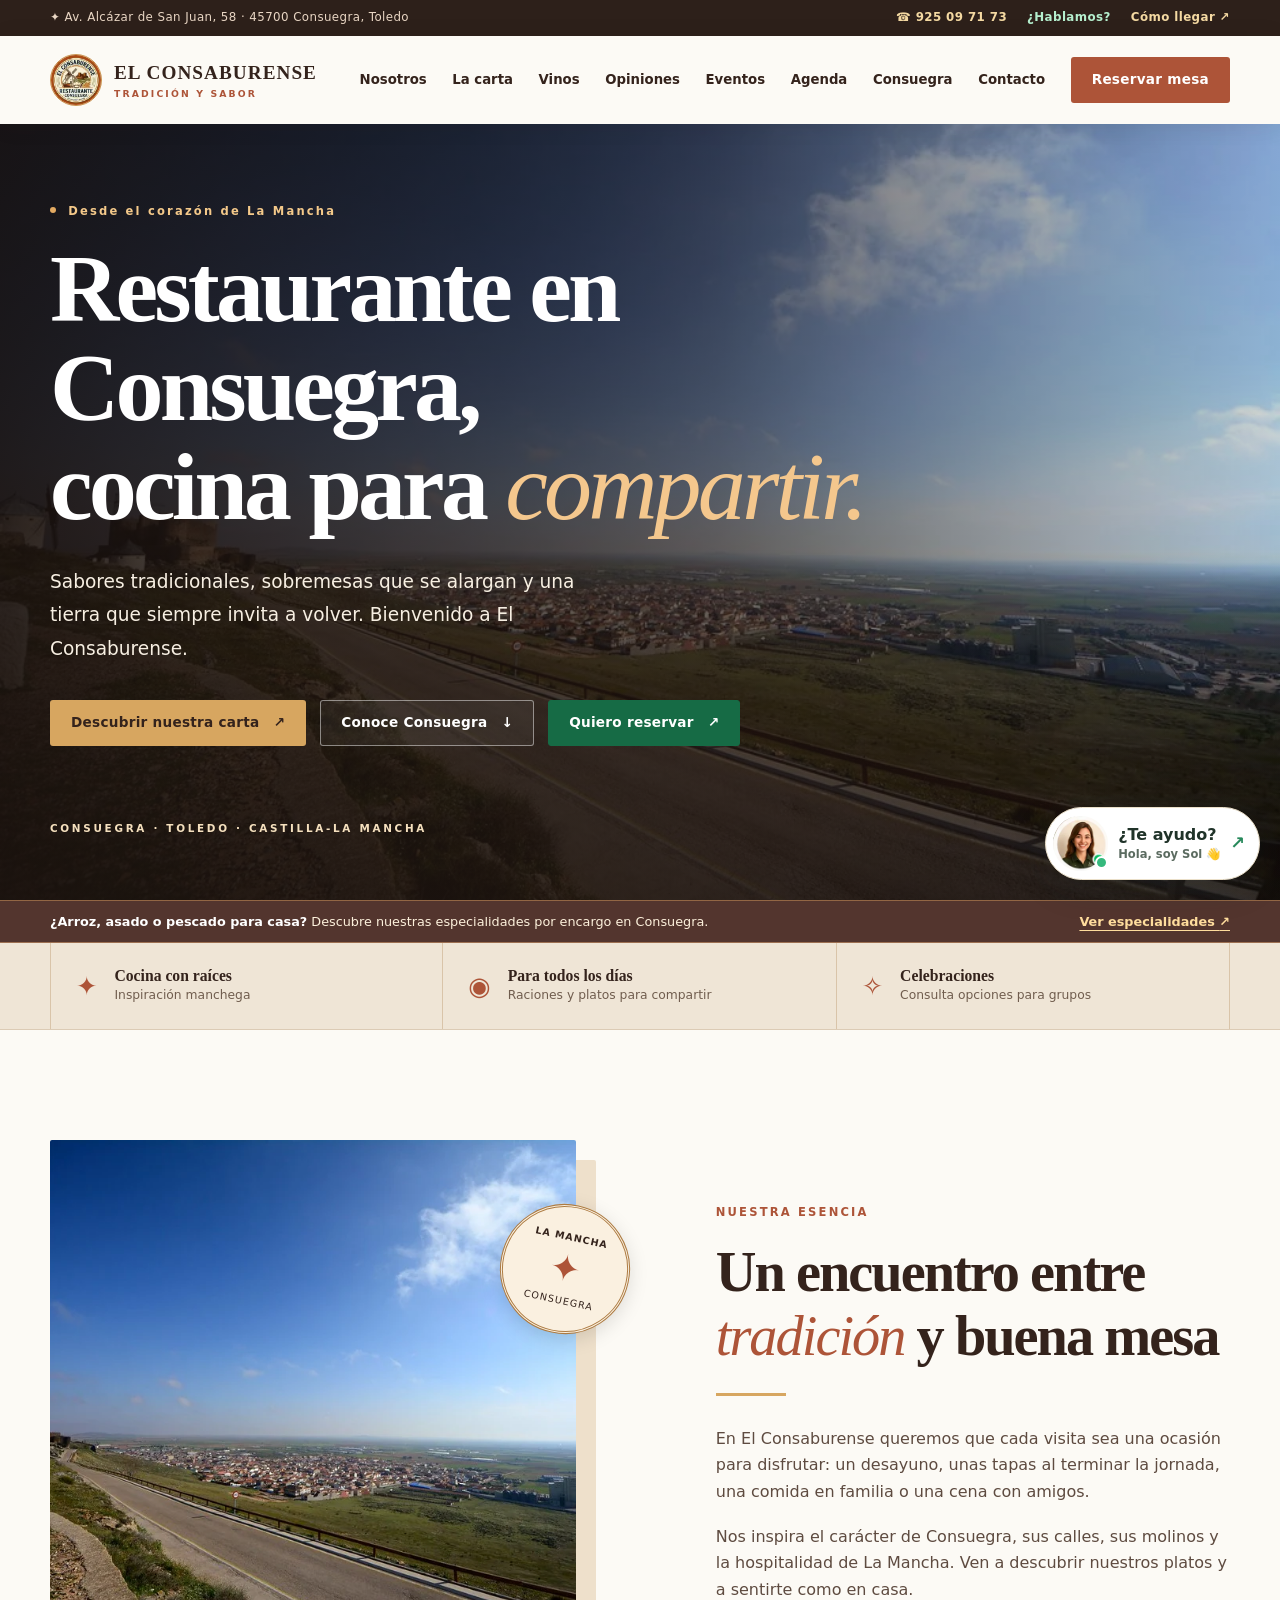
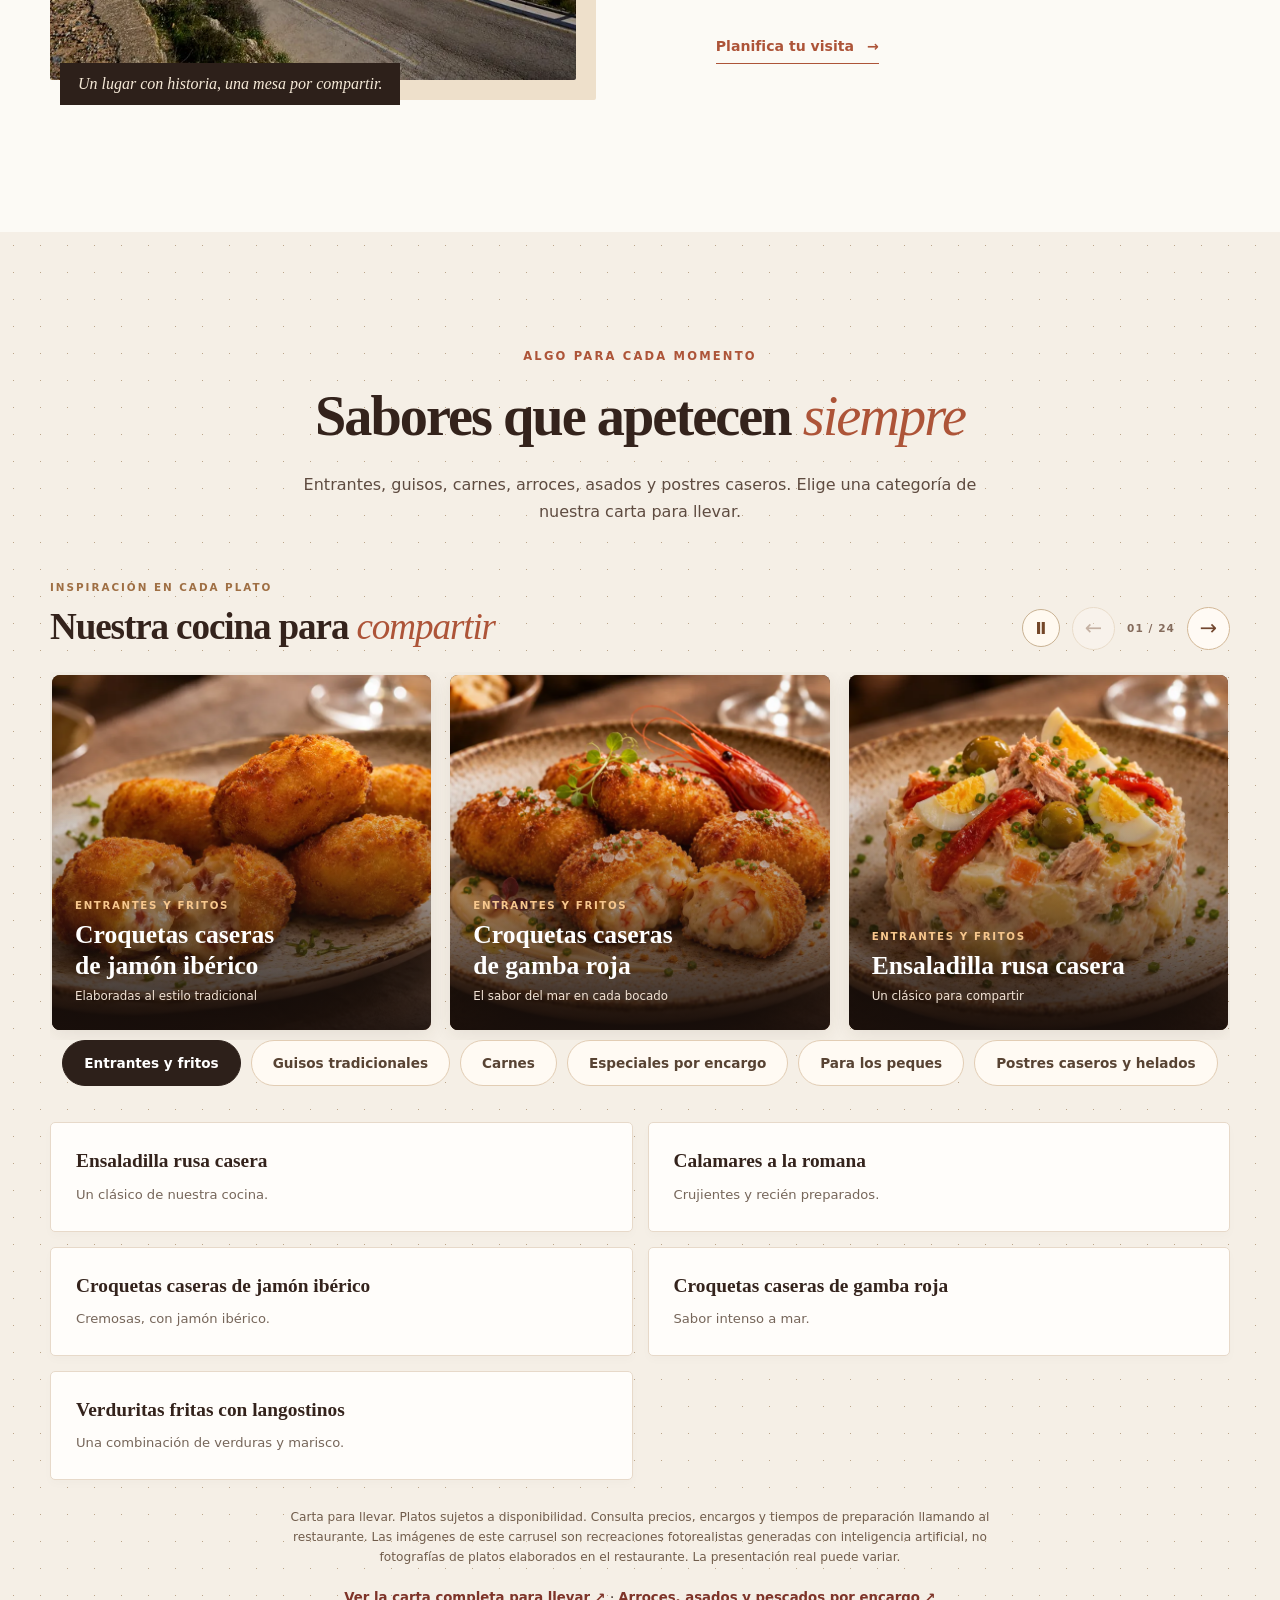
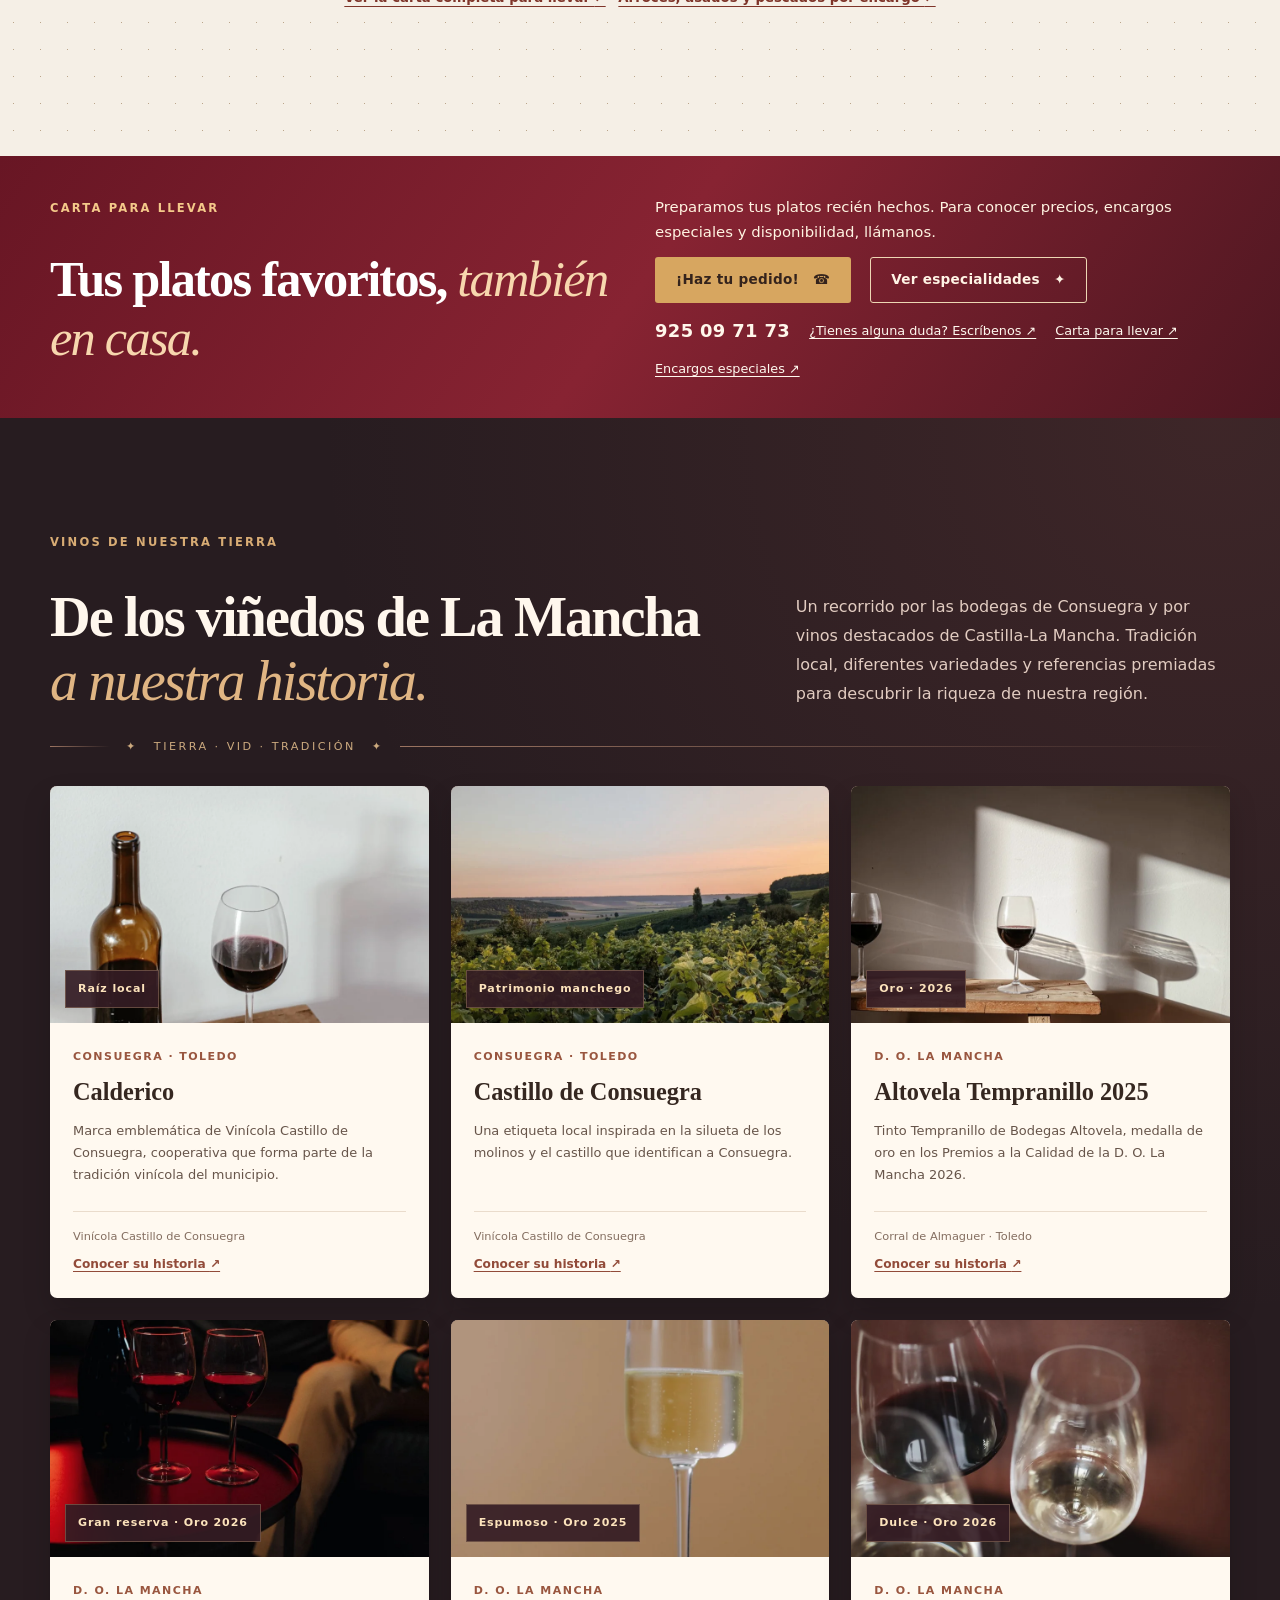
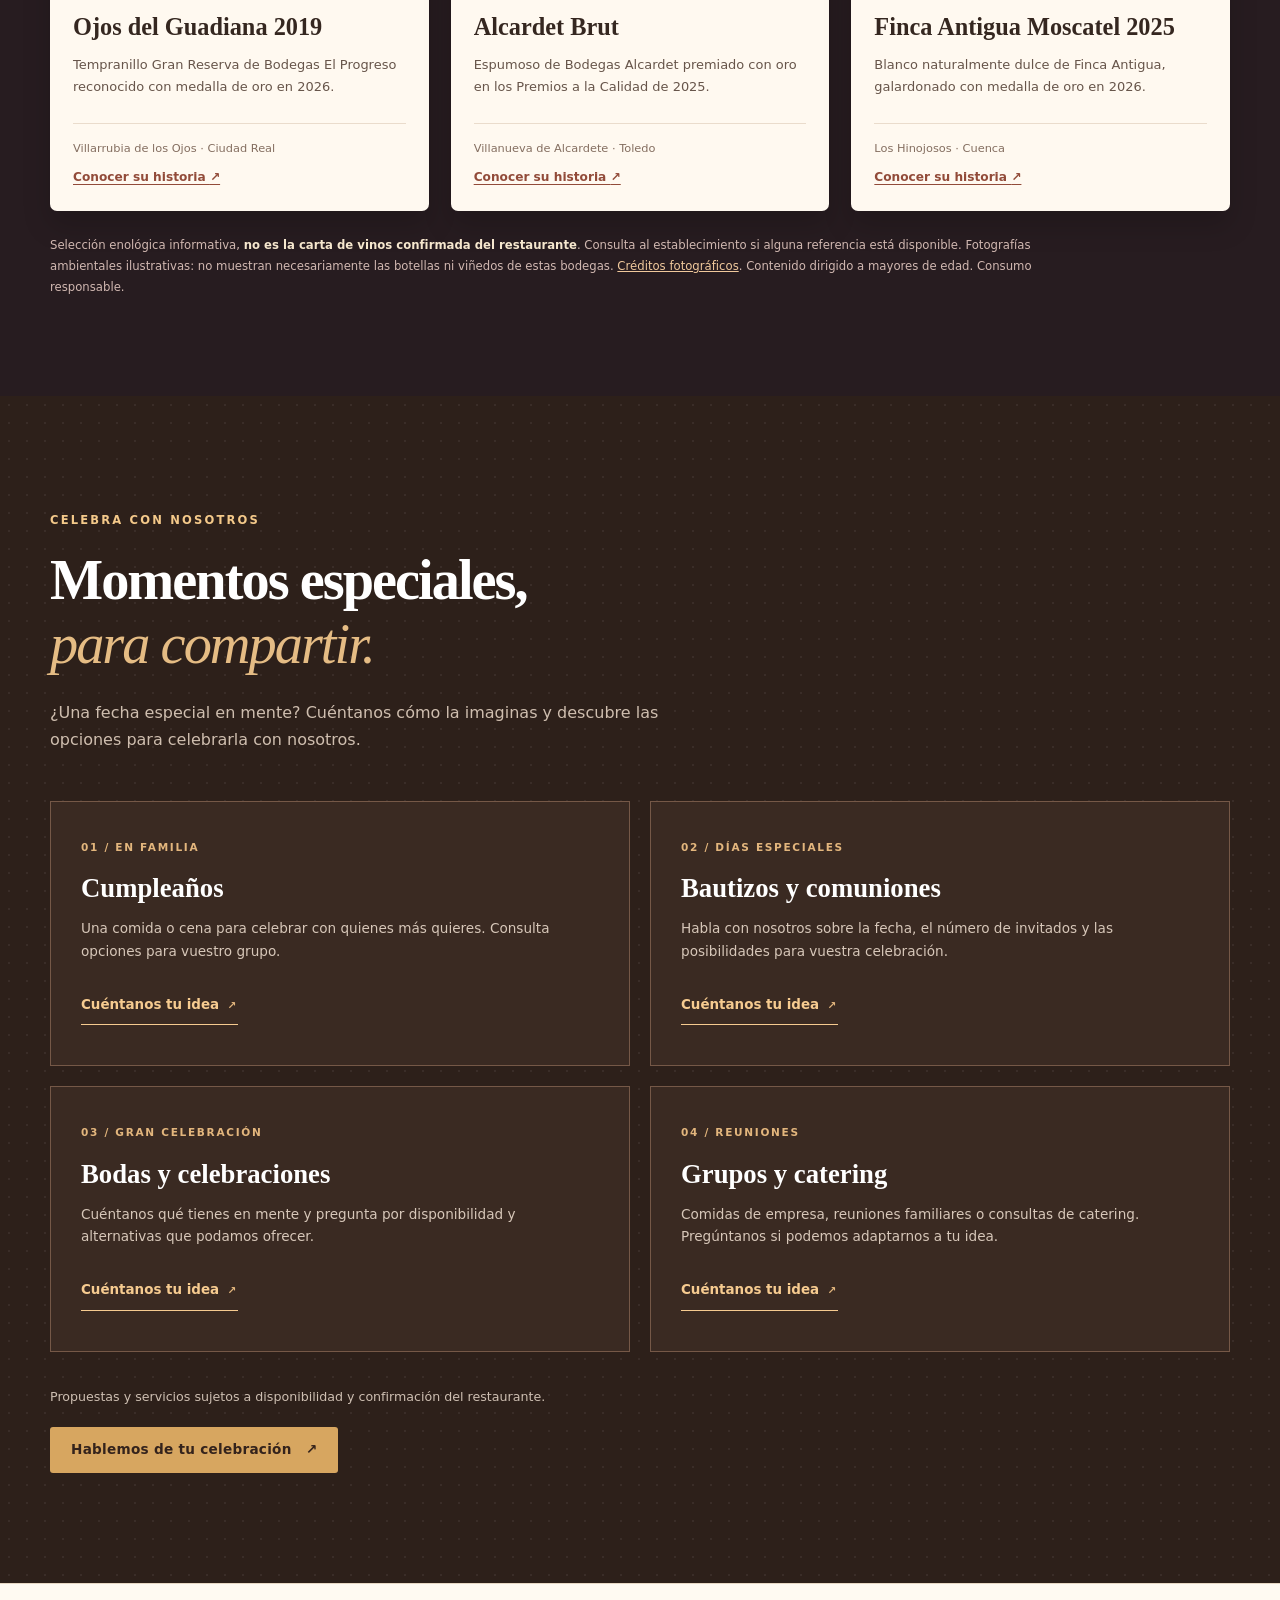
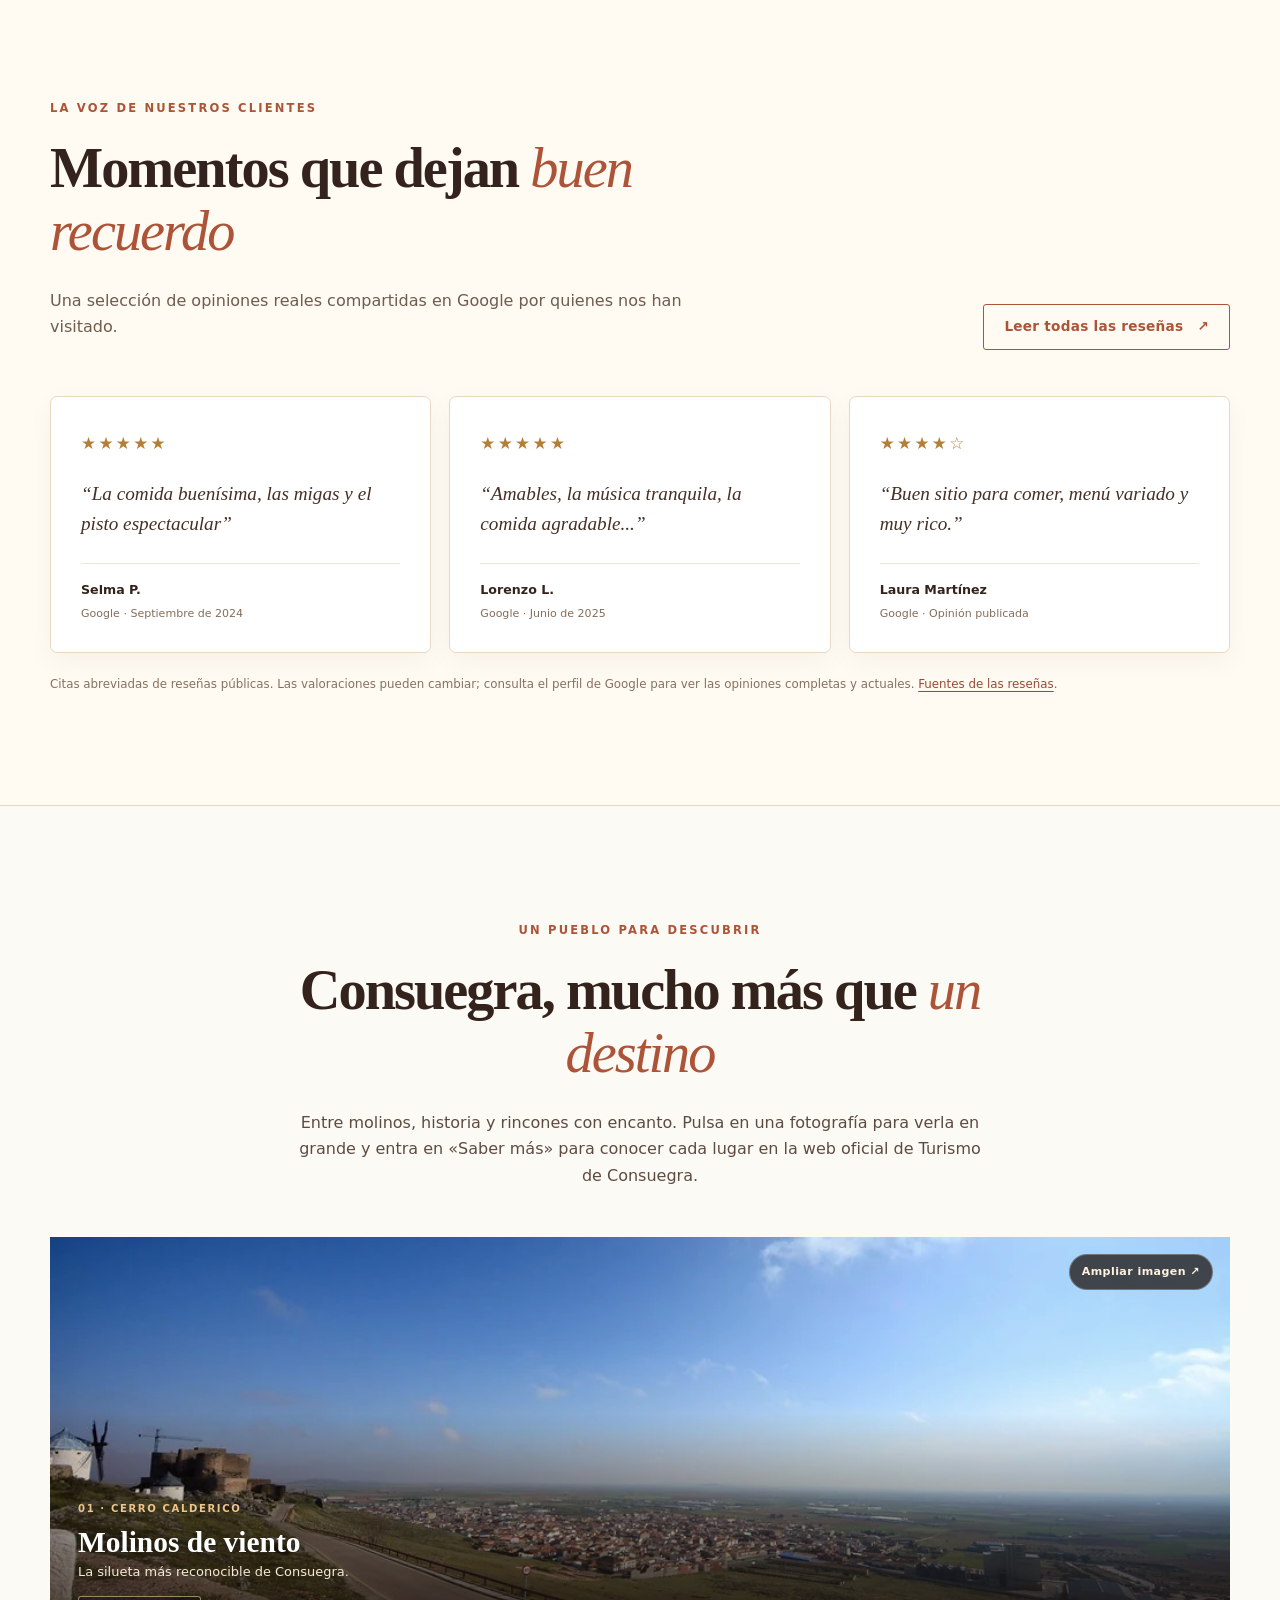
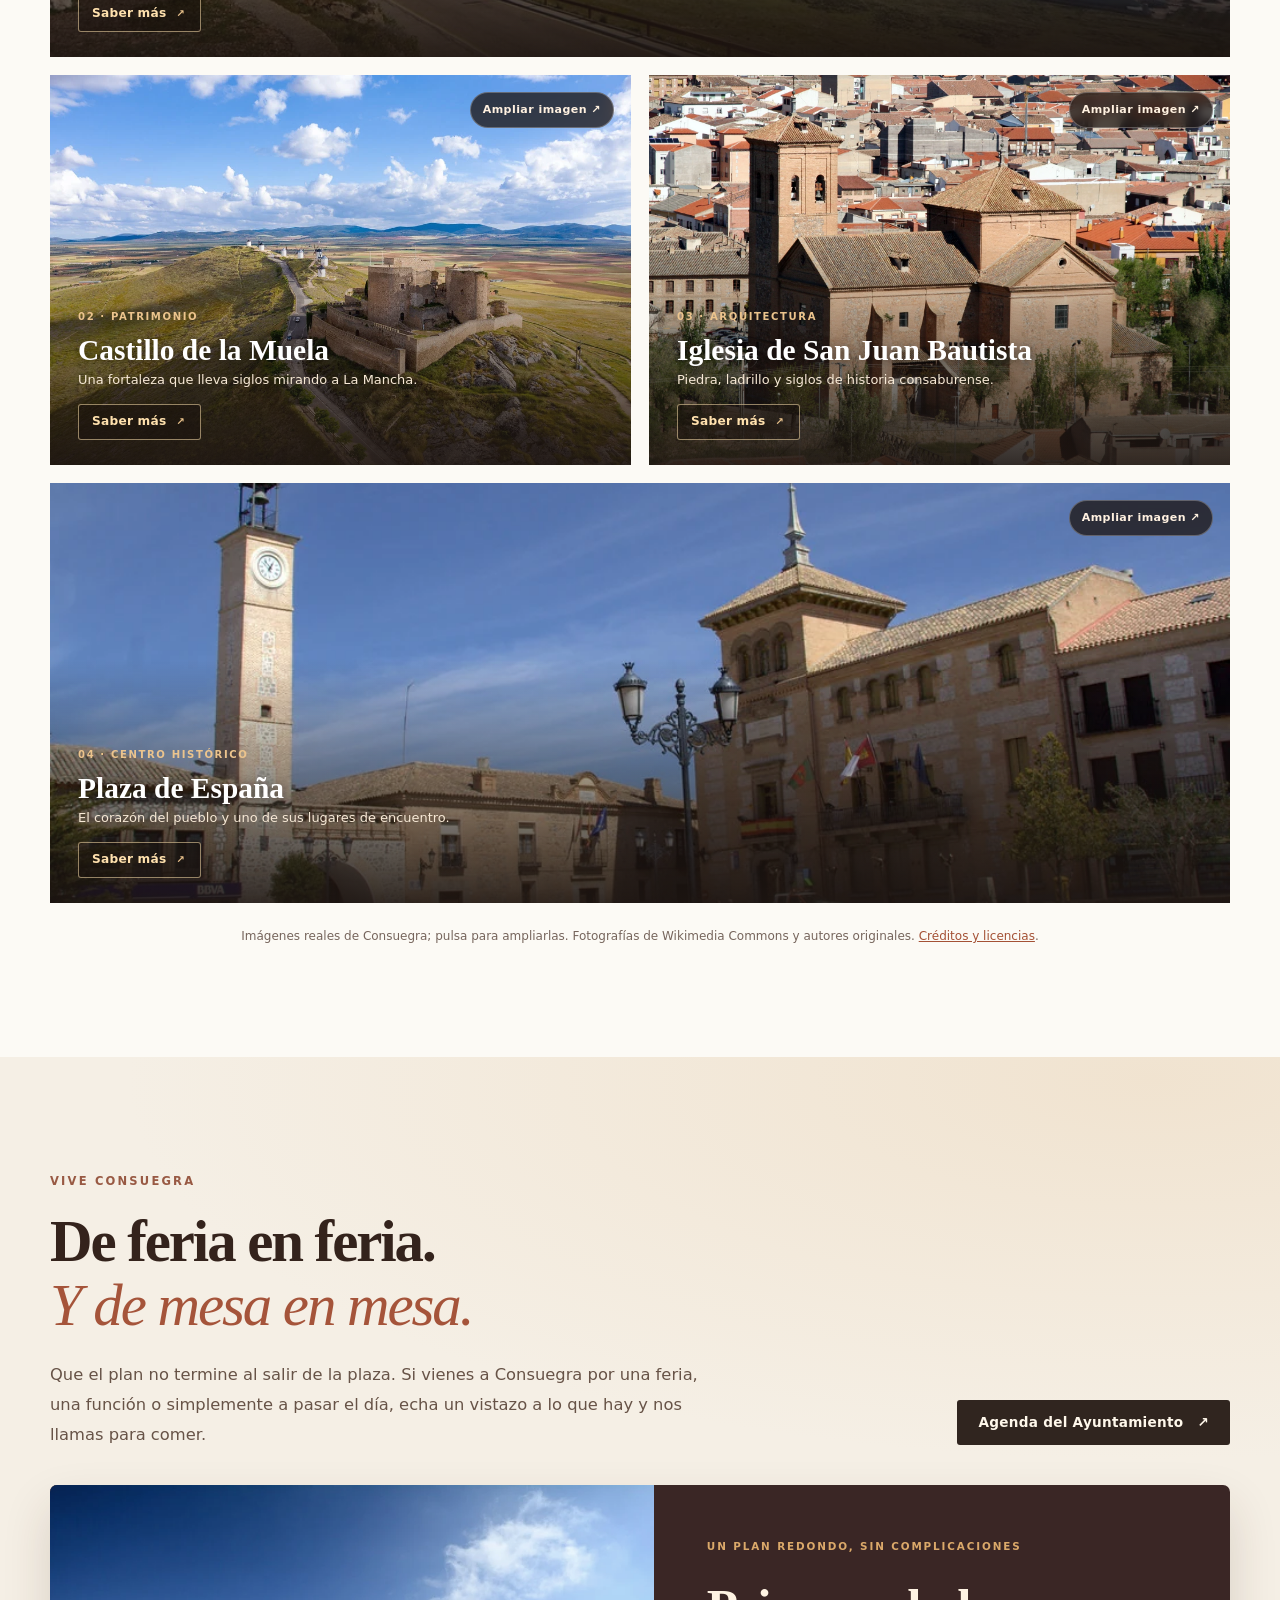
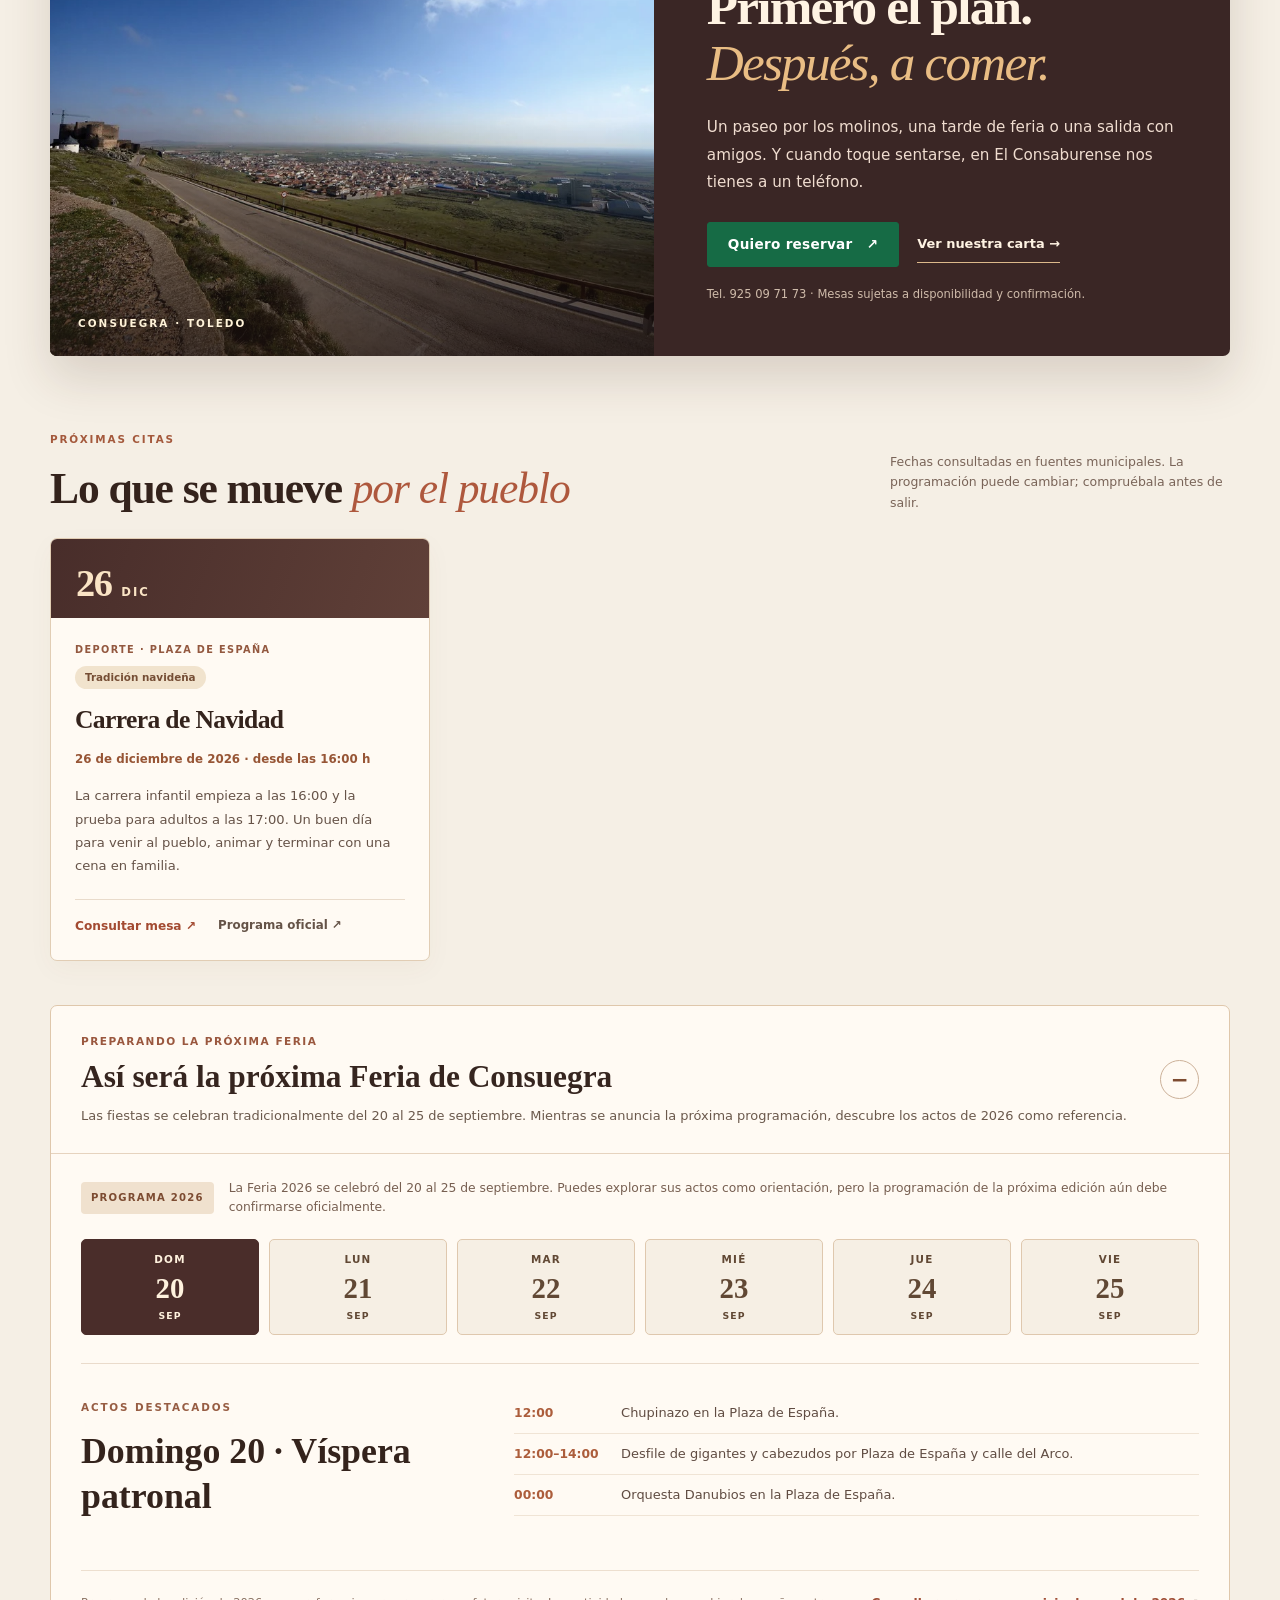
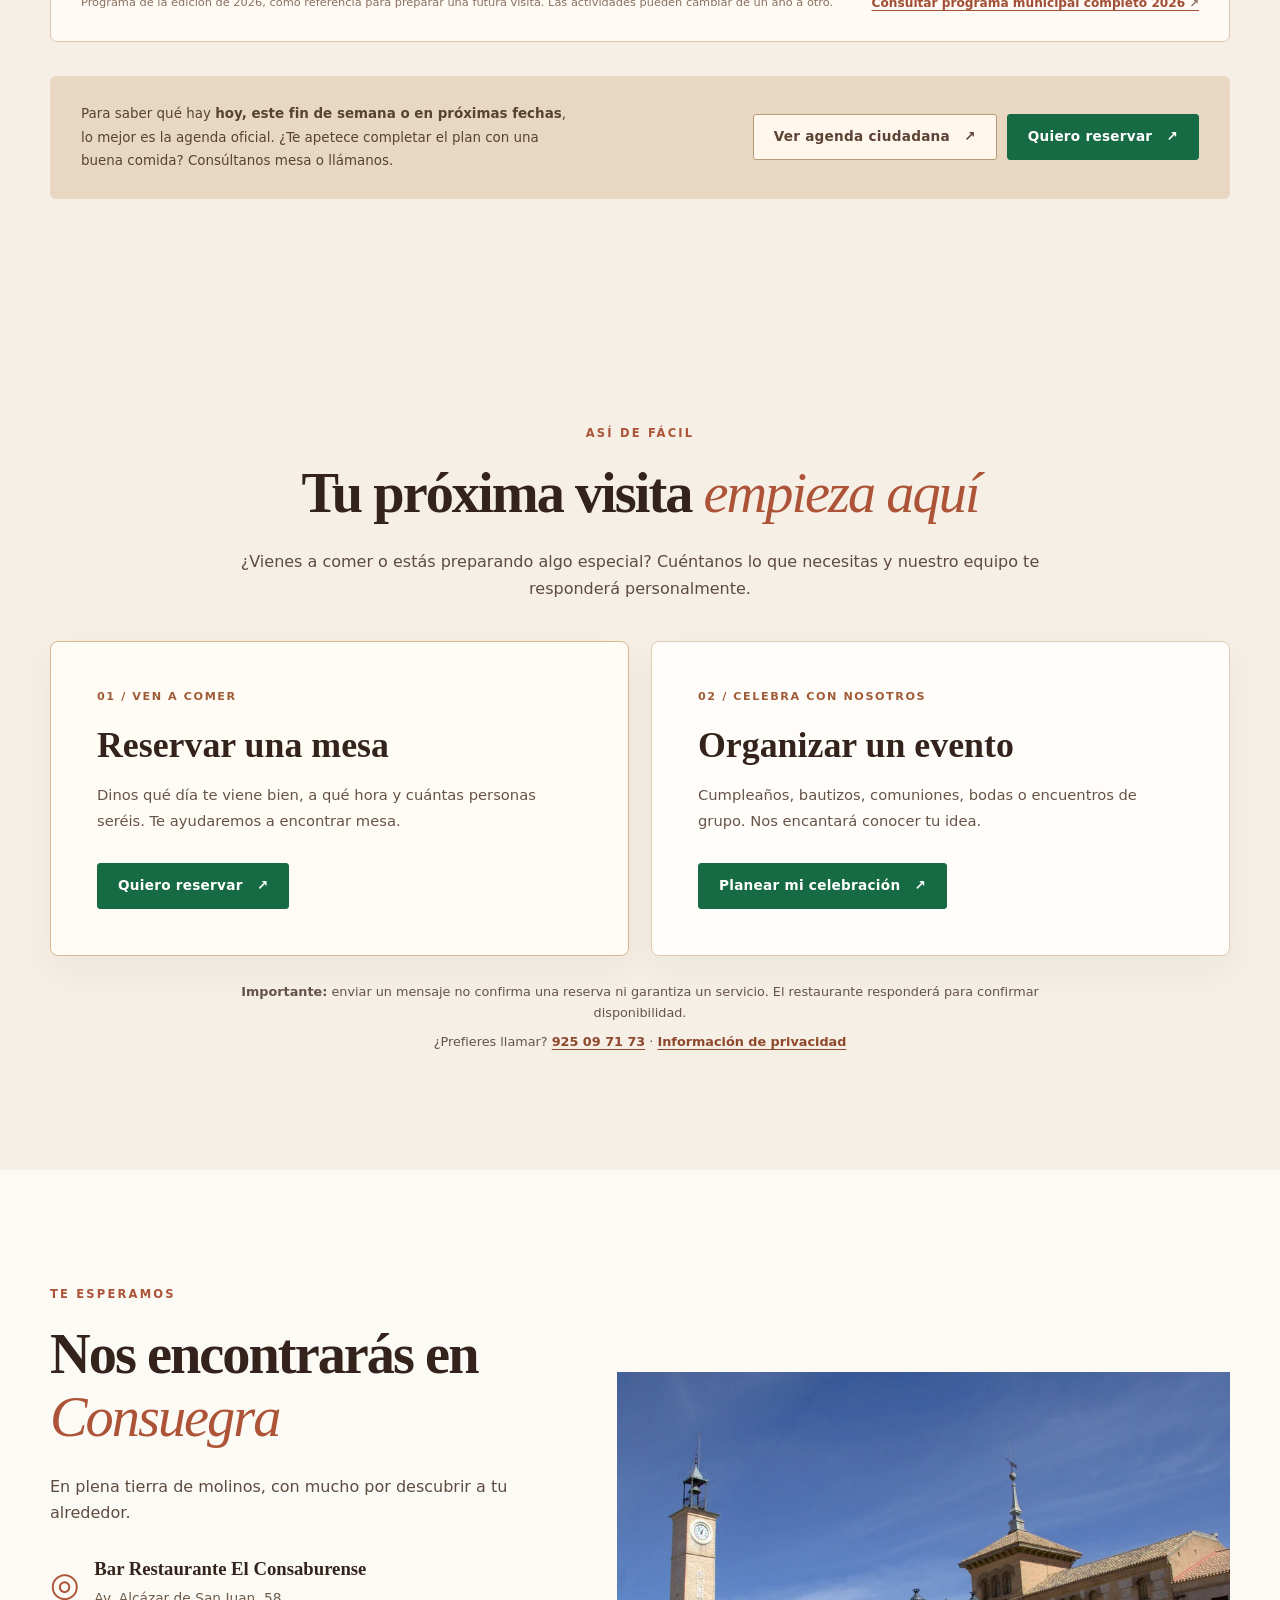
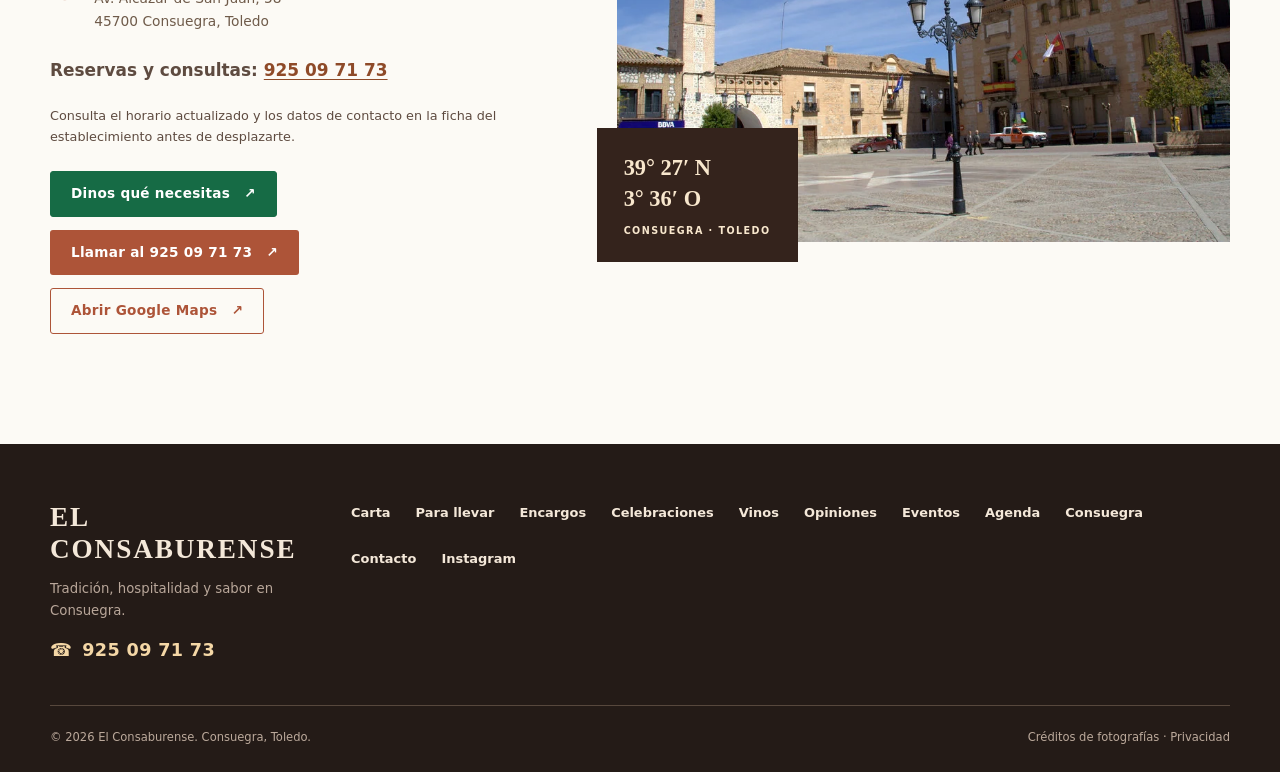
==== index.html @ fed5538a "deploy: 07ee5122e67845198118a90acb46165814151ba4" ====
<!doctype html>
<html lang="es">
<head>
  <meta charset="utf-8">
  <meta name="viewport" content="width=device-width,initial-scale=1">
  <meta name="theme-color" content="#322219">
  <meta name="description" content="Cocina tradicional en Consuegra: arroces, asados y pescados por encargo, carta para llevar y celebraciones. Consulta disponibilidad: 925 09 71 73.">
  <meta name="robots" content="index,follow,max-image-preview:large">
  <meta property="og:type" content="website">
  <meta property="og:locale" content="es_ES">
  <meta property="og:site_name" content="El Consaburense">
  <meta property="og:title" content="Restaurante en Consuegra | El Consaburense">
  <meta property="og:description" content="Cocina tradicional en Consuegra: arroces, asados y pescados por encargo, carta para llevar y celebraciones. Consulta disponibilidad: 925 09 71 73.">
  <meta property="og:url" content="https://elconsaburense.moasin.dev/">
  <meta property="og:image" content="https://elconsaburense.moasin.dev/media/carta-fotorealista/arroz-meloso.webp">
  <meta property="og:image:width" content="960">
  <meta property="og:image:height" content="720">
  <meta property="og:image:alt" content="Imagen ilustrativa de un arroz meloso de la carta de El Consaburense">
  <meta name="twitter:card" content="summary_large_image">
  <link rel="canonical" href="https://elconsaburense.moasin.dev/">
  <link rel="icon" href="media/logo-consaburense.webp" type="image/webp">
<script type="application/ld+json">
{
  "@context": "https://schema.org",
  "@type": "Restaurant",
  "@id": "https://elconsaburense.moasin.dev/#restaurante",
  "name": "Bar Restaurante El Consaburense",
  "url": "https://elconsaburense.moasin.dev/",
  "description": "Cocina tradicional española y manchega en Consuegra. Carta para llevar, arroces y asados por encargo y consultas para celebraciones.",
  "telephone": "+34925097173",
  "image": "https://elconsaburense.moasin.dev/media/logo-consaburense.webp",
  "address": {
    "@type": "PostalAddress",
    "streetAddress": "Avenida Alcázar de San Juan, 58",
    "addressLocality": "Consuegra",
    "addressRegion": "Toledo",
    "postalCode": "45700",
    "addressCountry": "ES"
  },
  "servesCuisine": [
    "Cocina tradicional española",
    "Cocina manchega"
  ],
  "hasMenu": "https://elconsaburense.moasin.dev/carta-para-llevar/",
  "sameAs": [
    "https://www.instagram.com/elconsaburense/"
  ],
  "hasMap": "https://maps.app.goo.gl/RFtfWHs8n9EE9Bss9"
}
</script>
  <link rel="preconnect" href="https://upload.wikimedia.org" crossorigin>
  <link rel="preload" as="image" href="media/consuegra/molinos.webp" type="image/webp" fetchpriority="high">
  <link rel="stylesheet" href="styles.css?v=20261106-seo2">
  <script src="app.js?v=20261106-seo1" defer></script>
  <title>Restaurante en Consuegra | El Consaburense</title>
</head>
<body>
  <a class="skip" href="#contenido">Saltar al contenido</a>
  <div class="topbar"><div class="wrap topbar-inner"><span>✦ Av. Alcázar de San Juan, 58 · 45700 Consuegra, Toledo</span><div class="topbar-actions"><a class="topbar-phone" href="tel:+34925097173" aria-label="Llamar a El Consaburense al 925 09 71 73">☎ 925 09 71 73</a><a class="topbar-whatsapp" href="https://wa.me/message/ACIXEAMQWNWME1" target="_blank" rel="noopener noreferrer" aria-label="Escribir al restaurante">¿Hablamos?</a><a class="topbar-map" href="https://maps.app.goo.gl/RFtfWHs8n9EE9Bss9" target="_blank" rel="noopener noreferrer">Cómo llegar <span aria-hidden="true">↗</span></a></div></div></div>
  <header class="header" id="inicio"><div class="wrap nav-wrap">
    <a href="#inicio" class="brand" aria-label="El Consaburense, ir al inicio"><span class="brand-mark" aria-hidden="true"><img class="brand-logo" src="media/logo-consaburense.webp" alt="" width="52" height="52"><svg viewBox="0 0 64 64" fill="none"><path d="M17 49h30M21 46h22L39 27H25L21 46Z" stroke="currentColor" stroke-width="2.3" stroke-linejoin="round"/><path d="m24 27 8-10 8 10H24Z" fill="currentColor"/><circle cx="32" cy="29" r="3" fill="#f8efe1"/><path d="M32 29 16 14M32 29l16 15M32 29l12-18M32 29 20 47" stroke="currentColor" stroke-width="2.2" stroke-linecap="round"/><path d="M14 48v-8h4v-5h5M45 34h6v6h3v8" stroke="currentColor" stroke-width="2.1" stroke-linejoin="round"/></svg></span><span class="brand-type"><strong>EL CONSABURENSE</strong><small>TRADICIÓN Y SABOR</small></span></a>
    <nav id="main-nav" class="nav" aria-label="Menú principal"><a href="#nosotros">Nosotros</a><a href="#carta">La carta</a><a href="#vinos">Vinos</a><a href="#opiniones">Opiniones</a><a href="#eventos">Eventos</a><a href="#agenda">Agenda</a><a href="#consuegra">Consuegra</a><a href="#contacto">Contacto</a><a href="https://wa.me/message/ACIXEAMQWNWME1" target="_blank" rel="noopener noreferrer" class="btn btn-primary nav-cta">Reservar mesa</a></nav>
    <button id="nav-toggle" class="nav-toggle" type="button" aria-controls="main-nav" aria-expanded="false" aria-label="Abrir menú"><span></span><span></span><span></span></button>
  </div></header>
  <main id="contenido">
    <section class="hero" aria-labelledby="hero-title"><video class="hero-photo hero-video" autoplay muted loop playsinline preload="metadata" poster="media/consuegra/molinos.webp" width="1440" height="810" aria-label="Presentación de Consuegra, gastronomía manchega y El Consaburense"><source src="media/consaburense-15s.mp4?v=20261102-vinos" type="video/mp4"></video><div class="hero-shade"></div><div class="wrap hero-inner"><p class="eyebrow light"><span class="dot"></span> Desde el corazón de La Mancha</p><h1 id="hero-title">Restaurante en Consuegra,<br>cocina para <em>compartir.</em></h1><p class="hero-description">Sabores tradicionales, sobremesas que se alargan y una tierra que siempre invita a volver. Bienvenido a El Consaburense.</p><div class="hero-actions"><a class="btn btn-gold" href="#carta">Descubrir nuestra carta <span aria-hidden="true">↗</span></a><a class="btn btn-ghost" href="#consuegra">Conoce Consuegra <span aria-hidden="true">↓</span></a><a class="btn btn-whatsapp" href="https://wa.me/message/ACIXEAMQWNWME1" target="_blank" rel="noopener noreferrer">Quiero reservar <span aria-hidden="true">↗</span></a></div><div class="hero-caption">CONSUEGRA · TOLEDO · CASTILLA-LA MANCHA</div></div><div class="hero-scroll" aria-hidden="true">↓</div></section>
    <aside class="seo-promo-strip" aria-label="Especialidades para disfrutar en casa"><div class="wrap seo-promo-inner"><p><strong>¿Arroz, asado o pescado para casa?</strong> Descubre nuestras especialidades por encargo en Consuegra.</p><a href="arroces-asados-por-encargo/">Ver especialidades <span aria-hidden="true">↗</span></a></div></aside>
    <div class="feature-strip"><div class="wrap feature-grid"><div><span class="feature-icon">✦</span><div><strong>Cocina con raíces</strong><small>Inspiración manchega</small></div></div><div><span class="feature-icon">◉</span><div><strong>Para todos los días</strong><small>Raciones y platos para compartir</small></div></div><div><span class="feature-icon">✧</span><div><strong>Celebraciones</strong><small>Consulta opciones para grupos</small></div></div></div></div>
    <section class="section intro" id="nosotros"><div class="wrap intro-grid"><div class="intro-visual"><figure class="intro-image"><img src="media/consuegra/molinos.webp" alt="Detalle de los molinos de viento de Consuegra" width="960" height="720" loading="lazy" decoding="async"><figcaption>Un lugar con historia, una mesa por compartir.</figcaption></figure><div class="seal" aria-hidden="true"><strong>LA MANCHA</strong><span>✦</span><small>CONSUEGRA</small></div></div><div class="intro-copy"><span class="eyebrow">NUESTRA ESENCIA</span><h2>Un encuentro entre <em>tradición</em> y buena mesa</h2><div class="gold-line"></div><p>En El Consaburense queremos que cada visita sea una ocasión para disfrutar: un desayuno, unas tapas al terminar la jornada, una comida en familia o una cena con amigos.</p><p>Nos inspira el carácter de Consuegra, sus calles, sus molinos y la hospitalidad de La Mancha. Ven a descubrir nuestros platos y a sentirte como en casa.</p><a href="#reservas" class="text-link">Planifica tu visita <span aria-hidden="true">→</span></a></div></div></section>
    <section class="section menu-section" id="carta"><div class="wrap"><div class="section-heading centered"><span class="eyebrow">ALGO PARA CADA MOMENTO</span><h2>Sabores que apetecen <em>siempre</em></h2><p>Entrantes, guisos, carnes, arroces, asados y postres caseros. Elige una categoría de nuestra carta para llevar.</p></div><div class="food-showcase" aria-label="Imágenes de platos incluidos en la carta">
  <div class="food-showcase-heading">
    <div><span class="eyebrow">INSPIRACIÓN EN CADA PLATO</span><h3>Nuestra cocina para <em>compartir</em></h3></div>
    <div class="food-controls">
      <button class="food-autoplay-toggle" id="food-autoplay-toggle" type="button" aria-label="Pausar avance automático de los platos" title="Pausar avance automático de los platos" aria-pressed="false"><span aria-hidden="true">Ⅱ</span></button>
      <button class="food-arrow" id="food-prev" type="button" aria-label="Ver el plato anterior" disabled>←</button>
      <span id="food-count" class="food-count" aria-live="off">01 / 24</span>
      <button class="food-arrow" id="food-next" type="button" aria-label="Ver el plato siguiente">→</button>
    </div>
  </div>
  <div id="food-track" class="food-track" role="region" aria-roledescription="carrusel" aria-label="24 recreaciones gastronómicas de nuestra carta" tabindex="0">
    <figure class="food-card" aria-label="Plato 1 de 24: Croquetas caseras de jamón ibérico"><img src="media/carta-fotorealista/croquetas.webp?v=20261106-24" alt="Recreación gastronómica generada con IA de croquetas caseras de jamón ibérico" width="960" height="720" loading="lazy" decoding="async"><figcaption><span class="food-category">ENTRANTES Y FRITOS</span><strong>Croquetas caseras de jamón ibérico</strong><small>Elaboradas al estilo tradicional</small></figcaption></figure>
    <figure class="food-card" aria-label="Plato 2 de 24: Croquetas caseras de gamba roja"><img src="media/carta-fotorealista/croquetas-gamba-roja.webp?v=20261106-24" alt="Recreación gastronómica generada con IA de croquetas caseras de gamba roja" width="960" height="720" loading="lazy" decoding="async"><figcaption><span class="food-category">ENTRANTES Y FRITOS</span><strong>Croquetas caseras de gamba roja</strong><small>El sabor del mar en cada bocado</small></figcaption></figure>
    <figure class="food-card" aria-label="Plato 3 de 24: Ensaladilla rusa casera"><img src="media/carta-fotorealista/ensaladilla.webp?v=20261106-24" alt="Recreación gastronómica generada con IA de ensaladilla rusa casera" width="960" height="720" loading="lazy" decoding="async"><figcaption><span class="food-category">ENTRANTES Y FRITOS</span><strong>Ensaladilla rusa casera</strong><small>Un clásico para compartir</small></figcaption></figure>
    <figure class="food-card" aria-label="Plato 4 de 24: Calamares a la romana"><img src="media/carta-fotorealista/calamares.webp?v=20261106-24" alt="Recreación gastronómica generada con IA de calamares a la romana" width="960" height="720" loading="lazy" decoding="async"><figcaption><span class="food-category">ENTRANTES Y FRITOS</span><strong>Calamares a la romana</strong><small>Dorados y crujientes</small></figcaption></figure>
    <figure class="food-card" aria-label="Plato 5 de 24: Verduritas fritas con langostinos"><img src="media/carta-fotorealista/verduritas-langostinos.webp?v=20261106-24" alt="Recreación gastronómica generada con IA de verduritas fritas con langostinos" width="960" height="720" loading="lazy" decoding="async"><figcaption><span class="food-category">ENTRANTES Y FRITOS</span><strong>Verduritas fritas con langostinos</strong><small>Crujiente de huerta y mar</small></figcaption></figure>
    <figure class="food-card" aria-label="Plato 6 de 24: Callos a la madrileña"><img src="media/carta-fotorealista/callos.webp?v=20261106-24" alt="Recreación gastronómica generada con IA de callos a la madrileña" width="960" height="720" loading="lazy" decoding="async"><figcaption><span class="food-category">GUISOS TRADICIONALES</span><strong>Callos a la madrileña</strong><small>Sabor de cocina de siempre</small></figcaption></figure>
    <figure class="food-card" aria-label="Plato 7 de 24: Fabada asturiana con compango"><img src="media/carta-fotorealista/fabada.webp?v=20261106-24" alt="Recreación gastronómica generada con IA de fabada asturiana con compango" width="960" height="720" loading="lazy" decoding="async"><figcaption><span class="food-category">GUISOS TRADICIONALES</span><strong>Fabada asturiana con compango</strong><small>Receta de cuchara y tradición</small></figcaption></figure>
    <figure class="food-card" aria-label="Plato 8 de 24: Albóndigas caseras en salsa"><img src="media/carta-fotorealista/albondigas.webp?v=20261106-24" alt="Recreación gastronómica generada con IA de albóndigas caseras en salsa" width="960" height="720" loading="lazy" decoding="async"><figcaption><span class="food-category">GUISOS TRADICIONALES</span><strong>Albóndigas caseras en salsa</strong><small>Preparadas con cariño</small></figcaption></figure>
    <figure class="food-card" aria-label="Plato 9 de 24: Suquet de langostinos con almejas"><img src="media/carta-fotorealista/suquet.webp?v=20261106-24" alt="Recreación gastronómica generada con IA de suquet de langostinos con almejas" width="960" height="720" loading="lazy" decoding="async"><figcaption><span class="food-category">GUISOS TRADICIONALES</span><strong>Suquet de langostinos con almejas</strong><small>Todo el sabor marinero</small></figcaption></figure>
    <figure class="food-card" aria-label="Plato 10 de 24: Chuletitas de lechal manchego"><img src="media/carta-fotorealista/chuletitas-lechal.webp?v=20261106-24" alt="Recreación gastronómica generada con IA de chuletitas de lechal manchego" width="960" height="720" loading="lazy" decoding="async"><figcaption><span class="food-category">CARNES</span><strong>Chuletitas de lechal manchego</strong><small>Especialidad de nuestra tierra</small></figcaption></figure>
    <figure class="food-card" aria-label="Plato 11 de 24: Entrecot de vacuno mayor"><img src="media/carta-fotorealista/entrecot.webp?v=20261106-24" alt="Recreación gastronómica generada con IA de entrecot de vacuno mayor" width="960" height="720" loading="lazy" decoding="async"><figcaption><span class="food-category">CARNES</span><strong>Entrecot de vacuno mayor</strong><small>A la plancha</small></figcaption></figure>
    <figure class="food-card" aria-label="Plato 12 de 24: Solomillo a la pimienta"><img src="media/carta-fotorealista/solomillo.webp?v=20261106-24" alt="Recreación gastronómica generada con IA de solomillo a la pimienta" width="960" height="720" loading="lazy" decoding="async"><figcaption><span class="food-category">CARNES</span><strong>Solomillo a la pimienta</strong><small>Delicado y lleno de sabor</small></figcaption></figure>
    <figure class="food-card" aria-label="Plato 13 de 24: Solomillo de vacuno al ajillo suave"><img src="media/carta-fotorealista/solomillo-ajillo.webp?v=20261106-24" alt="Recreación gastronómica generada con IA de solomillo de vacuno al ajillo suave" width="960" height="720" loading="lazy" decoding="async"><figcaption><span class="food-category">CARNES</span><strong>Solomillo de vacuno al ajillo suave</strong><small>En dados, con patatas fritas</small></figcaption></figure>
    <figure class="food-card" aria-label="Plato 14 de 24: Cachopín asturiano con patatas"><img src="media/carta-fotorealista/cachopin.webp?v=20261106-24" alt="Recreación gastronómica generada con IA de cachopín asturiano con patatas" width="960" height="720" loading="lazy" decoding="async"><figcaption><span class="food-category">CARNES</span><strong>Cachopín asturiano con patatas</strong><small>Crujiente por fuera, jugoso por dentro</small></figcaption></figure>
    <figure class="food-card" aria-label="Plato 15 de 24: Arroz a banda"><img src="media/carta-fotorealista/arroz-banda.webp?v=20261106-24" alt="Recreación gastronómica generada con IA de arroz a banda" width="960" height="720" loading="lazy" decoding="async"><figcaption><span class="food-category">ARROCES POR ENCARGO</span><strong>Arroz a banda</strong><small>Nuestra propuesta mediterránea</small></figcaption></figure>
    <figure class="food-card" aria-label="Plato 16 de 24: Arroz negro"><img src="media/carta-fotorealista/arroz-negro.webp?v=20261106-24" alt="Recreación gastronómica generada con IA de arroz negro" width="960" height="720" loading="lazy" decoding="async"><figcaption><span class="food-category">ARROCES POR ENCARGO</span><strong>Arroz negro</strong><small>Con sabor a mar</small></figcaption></figure>
    <figure class="food-card" aria-label="Plato 17 de 24: Arroz meloso de marisco"><img src="media/carta-fotorealista/arroz-meloso.webp?v=20261106-24" alt="Recreación gastronómica generada con IA de arroz meloso de marisco" width="960" height="720" loading="lazy" decoding="async"><figcaption><span class="food-category">ARROCES POR ENCARGO</span><strong>Arroz meloso de marisco</strong><small>Para compartir</small></figcaption></figure>
    <figure class="food-card" aria-label="Plato 18 de 24: Asado de cordero"><img src="media/carta-fotorealista/cordero-asado.webp?v=20261106-24" alt="Recreación gastronómica generada con IA de asado de cordero" width="960" height="720" loading="lazy" decoding="async"><figcaption><span class="food-category">ESPECIALES POR ENCARGO</span><strong>Asado de cordero</strong><small>Tradición en la mesa</small></figcaption></figure>
    <figure class="food-card" aria-label="Plato 19 de 24: Cochinillo asado"><img src="media/carta-fotorealista/cochinillo.webp?v=20261106-24" alt="Recreación gastronómica generada con IA de cochinillo asado" width="960" height="720" loading="lazy" decoding="async"><figcaption><span class="food-category">ESPECIALES POR ENCARGO</span><strong>Cochinillo asado</strong><small>Un asado para ocasiones especiales</small></figcaption></figure>
    <figure class="food-card" aria-label="Plato 20 de 24: Pescado fresco a la sal"><img src="media/carta-fotorealista/pescado-sal.webp?v=20261106-24" alt="Recreación gastronómica generada con IA de pescado fresco a la sal" width="960" height="720" loading="lazy" decoding="async"><figcaption><span class="food-category">ESPECIALES POR ENCARGO</span><strong>Pescado fresco a la sal</strong><small>Consulta el pescado disponible</small></figcaption></figure>
    <figure class="food-card" aria-label="Plato 21 de 24: Fingers de pollo crujientes"><img src="media/carta-fotorealista/fingers-pollo.webp?v=20261106-24" alt="Recreación gastronómica generada con IA de fingers de pollo crujientes" width="960" height="720" loading="lazy" decoding="async"><figcaption><span class="food-category">PARA LOS PEQUES</span><strong>Fingers de pollo crujientes</strong><small>Con guarnición</small></figcaption></figure>
    <figure class="food-card" aria-label="Plato 22 de 24: Tarta de queso cremosa"><img src="media/carta-fotorealista/queso.webp?v=20261106-24" alt="Recreación gastronómica generada con IA de tarta de queso cremosa" width="960" height="720" loading="lazy" decoding="async"><figcaption><span class="food-category">POSTRES CASEROS</span><strong>Tarta de queso cremosa</strong><small>Un final irresistible</small></figcaption></figure>
    <figure class="food-card" aria-label="Plato 23 de 24: Brownie casero con nueces"><img src="media/carta-fotorealista/brownie.webp?v=20261106-24" alt="Recreación gastronómica generada con IA de brownie casero con nueces" width="960" height="720" loading="lazy" decoding="async"><figcaption><span class="food-category">POSTRES CASEROS</span><strong>Brownie casero con nueces</strong><small>Para los amantes del chocolate</small></figcaption></figure>
    <figure class="food-card" aria-label="Plato 24 de 24: Tatín de manzana tradicional"><img src="media/carta-fotorealista/tatin-manzana.webp?v=20261106-24" alt="Recreación gastronómica generada con IA de tatín de manzana tradicional" width="960" height="720" loading="lazy" decoding="async"><figcaption><span class="food-category">POSTRES CASEROS</span><strong>Tatín de manzana tradicional</strong><small>Manzana y caramelo</small></figcaption></figure>
  </div><div class="menu-tabs" role="tablist" aria-label="Categorías de la carta para llevar"><button type="button" class="tab is-active" role="tab" id="tab-entrantes" aria-controls="menu-items" aria-selected="true" data-category="entrantes">Entrantes y fritos</button><button type="button" class="tab" role="tab" id="tab-guisos" aria-controls="menu-items" aria-selected="false" data-category="guisos">Guisos tradicionales</button><button type="button" class="tab" role="tab" id="tab-carnes" aria-controls="menu-items" aria-selected="false" data-category="carnes">Carnes</button><button type="button" class="tab" role="tab" id="tab-encargos" aria-controls="menu-items" aria-selected="false" data-category="encargos">Especiales por encargo</button><button type="button" class="tab" role="tab" id="tab-peques" aria-controls="menu-items" aria-selected="false" data-category="peques">Para los peques</button><button type="button" class="tab" role="tab" id="tab-postres" aria-controls="menu-items" aria-selected="false" data-category="postres">Postres caseros y helados</button></div><div class="menu-grid" id="menu-items" role="tabpanel" aria-labelledby="tab-entrantes" aria-live="polite"></div><p class="menu-note">Carta para llevar. Platos sujetos a disponibilidad. Consulta precios, encargos y tiempos de preparación llamando al restaurante. Las imágenes de este carrusel son recreaciones fotorealistas generadas con inteligencia artificial, no fotografías de platos elaborados en el restaurante. La presentación real puede variar.</p><p class="seo-inline-links"><a href="carta-para-llevar/">Ver la carta completa para llevar <span aria-hidden="true">↗</span></a> · <a href="arroces-asados-por-encargo/">Arroces, asados y pescados por encargo <span aria-hidden="true">↗</span></a></p></div></section><section class="section takeaway-section" id="para-llevar" aria-labelledby="takeaway-title"><div class="wrap takeaway-inner"><div class="takeaway-identity"><span class="eyebrow light">CARTA PARA LLEVAR</span><h2 id="takeaway-title">Tus platos favoritos, <em>también en casa.</em></h2></div><div class="takeaway-action"><p>Preparamos tus platos recién hechos. Para conocer precios, encargos especiales y disponibilidad, llámanos.</p><a href="tel:+34925097173" class="btn btn-gold">¡Haz tu pedido! <span aria-hidden="true">☎</span></a><button type="button" id="encargo-open" class="btn encargo-open-btn" aria-haspopup="dialog" aria-controls="encargo-dialog">Ver especialidades <span aria-hidden="true">✦</span></button><strong>925 09 71 73</strong><a href="https://wa.me/message/ACIXEAMQWNWME1" target="_blank" rel="noopener noreferrer">¿Tienes alguna duda? Escríbenos ↗</a><a href="carta-para-llevar/">Carta para llevar ↗</a><a href="arroces-asados-por-encargo/">Encargos especiales ↗</a></div></div></section>
    <section class="section wine-section" id="vinos" aria-labelledby="wines-title">
  <div class="wrap">
    <div class="wine-intro"><div><span class="eyebrow">VINOS DE NUESTRA TIERRA</span><h2 id="wines-title">De los viñedos de La Mancha <em>a nuestra historia.</em></h2></div><p>Un recorrido por las bodegas de Consuegra y por vinos destacados de Castilla-La Mancha. Tradición local, diferentes variedades y referencias premiadas para descubrir la riqueza de nuestra región.</p></div>
    <div class="wine-grape-accent" aria-hidden="true"><span>✦</span> TIERRA · VID · TRADICIÓN <span>✦</span></div>
    <div class="wine-grid"><article class="wine-card">
  <div class="wine-image"><img src="media/vinos/calderico.webp" alt="Escena ilustrativa de una copa y botella de vino tinto" width="900" height="750" loading="lazy" decoding="async"><span class="wine-ribbon">Raíz local</span></div>
  <div class="wine-card-body"><span class="wine-origin">CONSUEGRA · TOLEDO</span><h3>Calderico</h3><p>Marca emblemática de Vinícola Castillo de Consuegra, cooperativa que forma parte de la tradición vinícola del municipio.</p><div class="wine-card-bottom"><span>Vinícola Castillo de Consuegra</span><a href="https://www.consuegra.es/es/experiencias/actividades/vinicola-castillo-de-consuegra" target="_blank" rel="noopener noreferrer" aria-label="Consultar fuente de Calderico">Conocer su historia <span aria-hidden="true">↗</span></a></div></div>
</article>
<article class="wine-card">
  <div class="wine-image"><img src="media/vinos/castillo-consuegra.webp" alt="Viñedo al atardecer como fotografía ambiental ilustrativa" width="900" height="750" loading="lazy" decoding="async"><span class="wine-ribbon">Patrimonio manchego</span></div>
  <div class="wine-card-body"><span class="wine-origin">CONSUEGRA · TOLEDO</span><h3>Castillo de Consuegra</h3><p>Una etiqueta local inspirada en la silueta de los molinos y el castillo que identifican a Consuegra.</p><div class="wine-card-bottom"><span>Vinícola Castillo de Consuegra</span><a href="https://www.consuegra.es/es/experiencias/actividades/vinicola-castillo-de-consuegra" target="_blank" rel="noopener noreferrer" aria-label="Consultar fuente de Castillo de Consuegra">Conocer su historia <span aria-hidden="true">↗</span></a></div></div>
</article>
<article class="wine-card">
  <div class="wine-image"><img src="media/vinos/altovela.webp" alt="Copas de vino tinto sobre mesa de madera, ilustrativas" width="900" height="750" loading="lazy" decoding="async"><span class="wine-ribbon">Oro · 2026</span></div>
  <div class="wine-card-body"><span class="wine-origin">D. O. LA MANCHA</span><h3>Altovela Tempranillo 2025</h3><p>Tinto Tempranillo de Bodegas Altovela, medalla de oro en los Premios a la Calidad de la D. O. La Mancha 2026.</p><div class="wine-card-bottom"><span>Corral de Almaguer · Toledo</span><a href="https://lamanchawines.com/concurso-premios-a-la-calidad-de-los-vinos-2026/vinos-tintos-varietales-2025/" target="_blank" rel="noopener noreferrer" aria-label="Consultar fuente de Altovela Tempranillo 2025">Conocer su historia <span aria-hidden="true">↗</span></a></div></div>
</article>
<article class="wine-card">
  <div class="wine-image"><img src="media/vinos/ojos-guadiana.webp" alt="Botella y copas de vino en una mesa elegante, ilustrativas" width="900" height="750" loading="lazy" decoding="async"><span class="wine-ribbon">Gran reserva · Oro 2026</span></div>
  <div class="wine-card-body"><span class="wine-origin">D. O. LA MANCHA</span><h3>Ojos del Guadiana 2019</h3><p>Tempranillo Gran Reserva de Bodegas El Progreso reconocido con medalla de oro en 2026.</p><div class="wine-card-bottom"><span>Villarrubia de los Ojos · Ciudad Real</span><a href="https://lamanchawines.com/concurso-premios-a-la-calidad-de-los-vinos-2026/vinos-tintos-gran-reserva-2025/" target="_blank" rel="noopener noreferrer" aria-label="Consultar fuente de Ojos del Guadiana 2019">Conocer su historia <span aria-hidden="true">↗</span></a></div></div>
</article>
<article class="wine-card">
  <div class="wine-image"><img src="media/vinos/alcardet.webp" alt="Copa de vino espumoso dorado con burbujas, ilustrativa" width="900" height="750" loading="lazy" decoding="async"><span class="wine-ribbon">Espumoso · Oro 2025</span></div>
  <div class="wine-card-body"><span class="wine-origin">D. O. LA MANCHA</span><h3>Alcardet Brut</h3><p>Espumoso de Bodegas Alcardet premiado con oro en los Premios a la Calidad de 2025.</p><div class="wine-card-bottom"><span>Villanueva de Alcardete · Toledo</span><a href="https://lamanchawines.com/concurso-premios-a-la-calidad-de-los-vinos-2025/vino-blanco-espumoso-2024/" target="_blank" rel="noopener noreferrer" aria-label="Consultar fuente de Alcardet Brut">Conocer su historia <span aria-hidden="true">↗</span></a></div></div>
</article>
<article class="wine-card">
  <div class="wine-image"><img src="media/vinos/finca-antigua.webp" alt="Copas de vino blanco y tinto sobre mesa rústica, ilustrativas" width="900" height="750" loading="lazy" decoding="async"><span class="wine-ribbon">Dulce · Oro 2026</span></div>
  <div class="wine-card-body"><span class="wine-origin">D. O. LA MANCHA</span><h3>Finca Antigua Moscatel 2025</h3><p>Blanco naturalmente dulce de Finca Antigua, galardonado con medalla de oro en 2026.</p><div class="wine-card-bottom"><span>Los Hinojosos · Cuenca</span><a href="https://lamanchawines.com/concurso-premios-a-la-calidad-de-los-vinos-2026/vinos-blancos-dulces-o-semidulces-2025/" target="_blank" rel="noopener noreferrer" aria-label="Consultar fuente de Finca Antigua Moscatel 2025">Conocer su historia <span aria-hidden="true">↗</span></a></div></div>
</article></div>
    <p class="wine-disclaimer">Selección enológica informativa, <strong>no es la carta de vinos confirmada del restaurante</strong>. Consulta al establecimiento si alguna referencia está disponible. Fotografías ambientales ilustrativas: no muestran necesariamente las botellas ni viñedos de estas bodegas. <a href="creditos.html">Créditos fotográficos</a>. Contenido dirigido a mayores de edad. Consumo responsable.</p>
  </div>
</section>
    
    <section class="section events-section" id="eventos">
      <div class="wrap">
        <div class="section-heading">
          <span class="eyebrow light">CELEBRA CON NOSOTROS</span>
          <h2>Momentos especiales,<br><em>para compartir.</em></h2>
          <p>¿Una fecha especial en mente? Cuéntanos cómo la imaginas y descubre las opciones para celebrarla con nosotros.</p>
        </div>
        <div class="events-grid">
          <article class="event-card">
            <span>01 / EN FAMILIA</span><h3>Cumpleaños</h3>
            <p>Una comida o cena para celebrar con quienes más quieres. Consulta opciones para vuestro grupo.</p>
            <a class="event-contact" href="https://wa.me/message/ACIXEAMQWNWME1" target="_blank" rel="noopener noreferrer" aria-label="Consultar cumpleaños por WhatsApp">Cuéntanos tu idea <span aria-hidden="true">↗</span></a>
          </article>
          <article class="event-card">
            <span>02 / DÍAS ESPECIALES</span><h3>Bautizos y comuniones</h3>
            <p>Habla con nosotros sobre la fecha, el número de invitados y las posibilidades para vuestra celebración.</p>
            <a class="event-contact" href="https://wa.me/message/ACIXEAMQWNWME1" target="_blank" rel="noopener noreferrer" aria-label="Consultar bautizos y comuniones por WhatsApp">Cuéntanos tu idea <span aria-hidden="true">↗</span></a>
          </article>
          <article class="event-card">
            <span>03 / GRAN CELEBRACIÓN</span><h3>Bodas y celebraciones</h3>
            <p>Cuéntanos qué tienes en mente y pregunta por disponibilidad y alternativas que podamos ofrecer.</p>
            <a class="event-contact" href="https://wa.me/message/ACIXEAMQWNWME1" target="_blank" rel="noopener noreferrer" aria-label="Consultar bodas por WhatsApp">Cuéntanos tu idea <span aria-hidden="true">↗</span></a>
          </article>
          <article class="event-card">
            <span>04 / REUNIONES</span><h3>Grupos y catering</h3>
            <p>Comidas de empresa, reuniones familiares o consultas de catering. Pregúntanos si podemos adaptarnos a tu idea.</p>
            <a class="event-contact" href="https://wa.me/message/ACIXEAMQWNWME1" target="_blank" rel="noopener noreferrer" aria-label="Consultar grupos y catering por WhatsApp">Cuéntanos tu idea <span aria-hidden="true">↗</span></a>
          </article>
        </div>
        <p class="events-availability">Propuestas y servicios sujetos a disponibilidad y confirmación del restaurante.</p>
        <a class="btn btn-gold events-main-cta" href="https://wa.me/message/ACIXEAMQWNWME1" target="_blank" rel="noopener noreferrer">Hablemos de tu celebración <span aria-hidden="true">↗</span></a>
      </div>
    </section>
    <section class="section reviews-section" id="opiniones" aria-labelledby="reviews-title">
  <div class="wrap">
    <div class="reviews-top"><div><span class="eyebrow">LA VOZ DE NUESTROS CLIENTES</span><h2 id="reviews-title">Momentos que dejan <em>buen recuerdo</em></h2><p>Una selección de opiniones reales compartidas en Google por quienes nos han visitado.</p></div>
      <a class="btn btn-outline reviews-all" href="https://maps.app.goo.gl/RFtfWHs8n9EE9Bss9" target="_blank" rel="noopener noreferrer">Leer todas las reseñas <span aria-hidden="true">↗</span></a>
    </div>
    <div class="reviews-grid">
      <article class="review-card"><div class="review-stars" aria-label="5 de 5 estrellas">★★★★★</div><blockquote>“La comida buenísima, las migas y el pisto espectacular”</blockquote><div class="review-author"><strong>Selma P.</strong><span>Google · Septiembre de 2024</span></div></article>
      <article class="review-card"><div class="review-stars" aria-label="5 de 5 estrellas">★★★★★</div><blockquote>“Amables, la música tranquila, la comida agradable...”</blockquote><div class="review-author"><strong>Lorenzo L.</strong><span>Google · Junio de 2025</span></div></article>
      <article class="review-card"><div class="review-stars" aria-label="4 de 5 estrellas">★★★★☆</div><blockquote>“Buen sitio para comer, menú variado y muy rico.”</blockquote><div class="review-author"><strong>Laura Martínez</strong><span>Google · Opinión publicada</span></div></article>
    </div>
    <p class="reviews-note">Citas abreviadas de reseñas públicas. Las valoraciones pueden cambiar; consulta el perfil de Google para ver las opiniones completas y actuales. <a href="https://wanderlog.com/place/details/11243275/el-consaburense" target="_blank" rel="noopener noreferrer">Fuentes de las reseñas</a>.</p>
  </div>
</section>
    <section class="section town-section" id="consuegra" aria-labelledby="town-title">
  <div class="wrap">
    <div class="section-heading centered"><span class="eyebrow">UN PUEBLO PARA DESCUBRIR</span><h2 id="town-title">Consuegra, mucho más que <em>un destino</em></h2><p>Entre molinos, historia y rincones con encanto. Pulsa en una fotografía para verla en grande y entra en «Saber más» para conocer cada lugar en la web oficial de Turismo de Consuegra.</p></div>
    <div class="town-grid town-gallery" aria-label="Fotografías de monumentos de Consuegra">
      <figure class="town-card town-card-large">
        <button class="town-photo-open" type="button" aria-label="Ampliar fotografía de Molinos de viento">
          <img src="media/consuegra/molinos.webp" alt="Vista de los molinos de viento y el Castillo de la Muela en el Cerro Calderico" width="1440" height="640" loading="lazy" decoding="async">
          <span class="town-zoom" aria-hidden="true">Ampliar imagen ↗</span>
        </button>
        <figcaption>
          <span>01 · CERRO CALDERICO</span>
          <strong>Molinos de viento</strong>
          <p>La silueta más reconocible de Consuegra.</p>
          <a class="town-more" href="https://www.consuegra.es/es/descubre/monumentos/molinos-de-consuegra" target="_blank" rel="noopener noreferrer" aria-label="Saber más sobre Molinos de viento en Turismo de Consuegra">Saber más <span aria-hidden="true">↗</span></a>
        </figcaption>
      </figure>
      <figure class="town-card">
        <button class="town-photo-open" type="button" aria-label="Ampliar fotografía de Castillo de la Muela">
          <img src="media/consuegra/castillo.webp" alt="Castillo medieval de la Muela en Consuegra" width="1000" height="850" loading="lazy" decoding="async">
          <span class="town-zoom" aria-hidden="true">Ampliar imagen ↗</span>
        </button>
        <figcaption>
          <span>02 · PATRIMONIO</span>
          <strong>Castillo de la Muela</strong>
          <p>Una fortaleza que lleva siglos mirando a La Mancha.</p>
          <a class="town-more" href="https://www.consuegra.es/es/descubre/monumentos/castillo-de-consuegra" target="_blank" rel="noopener noreferrer" aria-label="Saber más sobre Castillo de la Muela en Turismo de Consuegra">Saber más <span aria-hidden="true">↗</span></a>
        </figcaption>
      </figure>
      <figure class="town-card">
        <button class="town-photo-open" type="button" aria-label="Ampliar fotografía de Iglesia de San Juan Bautista">
          <img src="media/consuegra/iglesia-san-juan.webp" alt="Iglesia histórica de San Juan Bautista de Consuegra con muros de ladrillo y piedra" width="1000" height="850" loading="lazy" decoding="async">
          <span class="town-zoom" aria-hidden="true">Ampliar imagen ↗</span>
        </button>
        <figcaption>
          <span>03 · ARQUITECTURA</span>
          <strong>Iglesia de San Juan Bautista</strong>
          <p>Piedra, ladrillo y siglos de historia consaburense.</p>
          <a class="town-more" href="https://www.consuegra.es/es/descubre/monumentos/parroquia-de-san-juan-bautista" target="_blank" rel="noopener noreferrer" aria-label="Saber más sobre Iglesia de San Juan Bautista en Turismo de Consuegra">Saber más <span aria-hidden="true">↗</span></a>
        </figcaption>
      </figure>
      <figure class="town-card town-card-large">
        <button class="town-photo-open" type="button" aria-label="Ampliar fotografía de Plaza de España">
          <img src="media/consuegra/plaza-espana.webp" alt="Plaza de España y fachada del Ayuntamiento histórico de Consuegra" width="1440" height="640" loading="lazy" decoding="async">
          <span class="town-zoom" aria-hidden="true">Ampliar imagen ↗</span>
        </button>
        <figcaption>
          <span>04 · CENTRO HISTÓRICO</span>
          <strong>Plaza de España</strong>
          <p>El corazón del pueblo y uno de sus lugares de encuentro.</p>
          <a class="town-more" href="https://www.consuegra.es/es/descubre/monumentos/plaza-de-espana" target="_blank" rel="noopener noreferrer" aria-label="Saber más sobre Plaza de España en Turismo de Consuegra">Saber más <span aria-hidden="true">↗</span></a>
        </figcaption>
      </figure>
    </div>
    <p class="photo-notice">Imágenes reales de Consuegra; pulsa para ampliarlas. Fotografías de Wikimedia Commons y autores originales. <a href="creditos.html">Créditos y licencias</a>.</p>
  </div>
</section>
<dialog class="town-lightbox" id="town-lightbox" aria-labelledby="town-lightbox-title">
  <div class="town-lightbox-shell">
    <button id="town-lightbox-close" type="button" class="town-lightbox-close" aria-label="Cerrar fotografía ampliada">✕</button>
    <img id="town-lightbox-image" alt="" width="1400" height="900">
    <div class="town-lightbox-footer">
      <div><span>DESCUBRE CONSUEGRA</span><strong id="town-lightbox-title">Fotografía de Consuegra</strong></div>
      <a id="town-lightbox-more" class="town-lightbox-more" href="https://www.consuegra.es/es/descubre/monumentos/molinos-de-consuegra" target="_blank" rel="noopener noreferrer">Saber más en Turismo de Consuegra <span aria-hidden="true">↗</span></a>
    </div>
  </div>
</dialog>
    <section class="section agenda-section" id="agenda" aria-labelledby="agenda-title">
  <div class="wrap">
    <div class="agenda-heading">
      <div class="agenda-heading-copy">
        <span class="eyebrow">VIVE CONSUEGRA</span>
        <h2 id="agenda-title">De feria en feria.<br><em>Y de mesa en mesa.</em></h2>
        <p>Que el plan no termine al salir de la plaza. Si vienes a Consuegra por una feria, una función o simplemente a pasar el día, echa un vistazo a lo que hay y nos llamas para comer.</p>
      </div>
      <a class="btn agenda-municipal-btn" href="https://aytoconsuegra.es/agenda-ciudadana-pagina/" target="_blank" rel="noopener noreferrer">Agenda del Ayuntamiento <span aria-hidden="true">↗</span></a>
    </div>
    <div class="agenda-showcase">
      <div class="agenda-showcase-photo">
        <img src="media/consuegra/molinos.webp" alt="Molinos y castillo de Consuegra, en el Cerro Calderico" loading="lazy" decoding="async" width="960" height="720">
        <span class="agenda-photo-label">CONSUEGRA · TOLEDO</span>
      </div>
      <div class="agenda-showcase-message">
        <span class="agenda-showcase-kicker">UN PLAN REDONDO, SIN COMPLICACIONES</span>
        <h3>Primero el plan.<br><em>Después, a comer.</em></h3>
        <p>Un paseo por los molinos, una tarde de feria o una salida con amigos. Y cuando toque sentarse, en El Consaburense nos tienes a un teléfono.</p>
        <div class="agenda-showcase-actions"><a class="btn btn-whatsapp" href="https://wa.me/message/ACIXEAMQWNWME1" target="_blank" rel="noopener noreferrer">Quiero reservar <span aria-hidden="true">↗</span></a><a class="agenda-showcase-menu" href="#carta">Ver nuestra carta <span aria-hidden="true">→</span></a></div>
        <small>Tel. 925 09 71 73 · Mesas sujetas a disponibilidad y confirmación.</small>
      </div>
    </div>
    <div class="agenda-events-heading">
      <div><span class="agenda-label">PRÓXIMAS CITAS</span><h3>Lo que se mueve <em>por el pueblo</em></h3></div>
      <p>Fechas consultadas en fuentes municipales. La programación puede cambiar; compruébala antes de salir.</p>
    </div>
    <div class="agenda-next-grid" id="agenda-next-list">
<article class="agenda-card agenda-card-featured" data-ends="2026-11-08">
  <div class="agenda-card-date"><strong>07–08</strong><span>NOV</span></div>
  <div class="agenda-card-copy">
    <div class="agenda-card-top"><span class="agenda-card-category">FERIA · PASEO RAMÓN Y CAJAL</span><span class="agenda-card-badge">Fechas actualizadas</span></div>
    <h4>Consuegra Fashion Weekend</h4>
    <p class="agenda-when">7 y 8 de noviembre de 2026</p>
    <p class="agenda-card-description">Dos días de comercio local, moda y propuestas para pasar por el centro. El Ayuntamiento ha trasladado la cita al 7 y 8 de noviembre, de 11:00 a 21:00. El programa de actos está pendiente de confirmación.</p>
    <div class="agenda-card-actions"><a class="agenda-card-book" href="https://wa.me/message/ACIXEAMQWNWME1" target="_blank" rel="noopener noreferrer">Consultar mesa <span aria-hidden="true">↗</span></a><a class="agenda-card-source" href="https://aytoconsuegra.es/iv-consuegra-fashion-weekend-2026-nueva-fecha-7-y-8-de-noviembre/" target="_blank" rel="noopener noreferrer" aria-label="Consultar los detalles municipales de Consuegra Fashion Weekend">Programa oficial <span aria-hidden="true">↗</span></a></div>
  </div>
</article>
<article class="agenda-card" data-ends="2026-11-29">
  <div class="agenda-card-date"><strong>29</strong><span>NOV</span></div>
  <div class="agenda-card-copy">
    <div class="agenda-card-top"><span class="agenda-card-category">CULTURA · TEATRO DON QUIJOTE</span><span class="agenda-card-badge">Para disfrutar en familia</span></div>
    <h4>«Verduras monstruosas»</h4>
    <p class="agenda-when">29 de noviembre de 2026 · 19:00 h</p>
    <p class="agenda-card-description">Una función familiar de títeres en el Teatro Don Quijote a las 19:00. Si vais a pasar el día en Consuegra, podéis consultar mesa para comer antes.</p>
    <div class="agenda-card-actions"><a class="agenda-card-book" href="https://wa.me/message/ACIXEAMQWNWME1" target="_blank" rel="noopener noreferrer">Consultar mesa <span aria-hidden="true">↗</span></a><a class="agenda-card-source" href="https://aytoconsuegra.es/teatro-familiar-verduras-monstruosas/" target="_blank" rel="noopener noreferrer" aria-label="Consultar los detalles municipales de «Verduras monstruosas»">Programa oficial <span aria-hidden="true">↗</span></a></div>
  </div>
</article>
<article class="agenda-card" data-ends="2026-12-26">
  <div class="agenda-card-date"><strong>26</strong><span>DIC</span></div>
  <div class="agenda-card-copy">
    <div class="agenda-card-top"><span class="agenda-card-category">DEPORTE · PLAZA DE ESPAÑA</span><span class="agenda-card-badge">Tradición navideña</span></div>
    <h4>Carrera de Navidad</h4>
    <p class="agenda-when">26 de diciembre de 2026 · desde las 16:00 h</p>
    <p class="agenda-card-description">La carrera infantil empieza a las 16:00 y la prueba para adultos a las 17:00. Un buen día para venir al pueblo, animar y terminar con una cena en familia.</p>
    <div class="agenda-card-actions"><a class="agenda-card-book" href="https://wa.me/message/ACIXEAMQWNWME1" target="_blank" rel="noopener noreferrer">Consultar mesa <span aria-hidden="true">↗</span></a><a class="agenda-card-source" href="https://aytoconsuegra.es/carrera-de-navidad-consuegra-2026-memorial-matias-punzon/" target="_blank" rel="noopener noreferrer" aria-label="Consultar los detalles municipales de Carrera de Navidad">Programa oficial <span aria-hidden="true">↗</span></a></div>
  </div>
</article>
    </div>
    <div class="agenda-no-events" id="agenda-no-events" hidden>
      <p>Estas citas ya se celebraron. En el calendario del Ayuntamiento encontrarás los próximos planes de Consuegra.</p>
      <a class="btn btn-outline" href="https://aytoconsuegra.es/agenda-ciudadana-pagina/" target="_blank" rel="noopener noreferrer">Consultar próximas actividades <span aria-hidden="true">↗</span></a>
    </div>
    <details class="fair-archive" id="programa-feria-2026" open>
      <summary><span class="fair-archive-summary"><small>PREPARANDO LA PRÓXIMA FERIA</small><strong>Así será la próxima Feria de Consuegra</strong><span>Las fiestas se celebran tradicionalmente del 20 al 25 de septiembre. Mientras se anuncia la próxima programación, descubre los actos de 2026 como referencia.</span></span><span class="fair-archive-symbol" aria-hidden="true"></span></summary>
      <div class="fair-archive-body">
        <div class="fair-archive-note"><span>PROGRAMA 2026</span><p>La Feria 2026 se celebró del 20 al 25 de septiembre. Puedes explorar sus actos como orientación, pero la programación de la próxima edición aún debe confirmarse oficialmente.</p></div>
        <div class="fair-days" role="group" aria-label="Días de la Feria y Fiestas 2026"><button class="fair-day is-active" type="button" data-fair-day="20" aria-pressed="true"><span>DOM</span><strong>20</strong><small>SEP</small></button><button class="fair-day" type="button" data-fair-day="21" aria-pressed="false"><span>LUN</span><strong>21</strong><small>SEP</small></button><button class="fair-day" type="button" data-fair-day="22" aria-pressed="false"><span>MAR</span><strong>22</strong><small>SEP</small></button><button class="fair-day" type="button" data-fair-day="23" aria-pressed="false"><span>MIÉ</span><strong>23</strong><small>SEP</small></button><button class="fair-day" type="button" data-fair-day="24" aria-pressed="false"><span>JUE</span><strong>24</strong><small>SEP</small></button><button class="fair-day" type="button" data-fair-day="25" aria-pressed="false"><span>VIE</span><strong>25</strong><small>SEP</small></button></div>
        <div class="fair-day-panel" id="fair-day-panel" aria-live="polite">
          <div><span class="fair-day-overline">ACTOS DESTACADOS</span><h4 id="fair-day-heading">Domingo 20 · Víspera patronal</h4></div>
          <ol id="fair-day-activities"><li class="fair-activity"><time>12:00</time><span>Chupinazo en la Plaza de España.</span></li><li class="fair-activity"><time>12:00–14:00</time><span>Desfile de gigantes y cabezudos por Plaza de España y calle del Arco.</span></li><li class="fair-activity"><time>00:00</time><span>Orquesta Danubios en la Plaza de España.</span></li></ol>
        </div>
        <div class="fair-archive-footer"><span>Programa de la edición de 2026, como referencia para preparar una futura visita. Las actividades pueden cambiar de un año a otro.</span><a href="https://aytoconsuegra.es/feria-y-fiestas-consuegra-2026-programacion/" target="_blank" rel="noopener noreferrer">Consultar programa municipal completo 2026 <span aria-hidden="true">↗</span></a></div>
      </div>
    </details>
    <div class="agenda-closeout"><p>Para saber qué hay <strong>hoy, este fin de semana o en próximas fechas</strong>, lo mejor es la agenda oficial. ¿Te apetece completar el plan con una buena comida? Consúltanos mesa o llámanos.</p><div><a class="btn agenda-agency-secondary" href="https://aytoconsuegra.es/agenda-ciudadana-pagina/" target="_blank" rel="noopener noreferrer">Ver agenda ciudadana <span aria-hidden="true">↗</span></a><a class="btn btn-whatsapp" href="https://wa.me/message/ACIXEAMQWNWME1" target="_blank" rel="noopener noreferrer">Quiero reservar <span aria-hidden="true">↗</span></a></div></div>
  </div>
</section>

    
    <section class="section bookings-section" id="reservas" aria-labelledby="booking-title">
      <div class="wrap">
        <div class="section-heading centered booking-heading">
          <span class="eyebrow">ASÍ DE FÁCIL</span>
          <h2 id="booking-title">Tu próxima visita <em>empieza aquí</em></h2>
          <p>¿Vienes a comer o estás preparando algo especial? Cuéntanos lo que necesitas y nuestro equipo te responderá personalmente.</p>
        </div>
        <div class="booking-quick-grid">
          <article class="booking-quick-card booking-quick-primary">
            <span class="booking-quick-kicker">01 / VEN A COMER</span>
            <h3>Reservar una mesa</h3>
            <p>Dinos qué día te viene bien, a qué hora y cuántas personas seréis. Te ayudaremos a encontrar mesa.</p>
            <a class="btn btn-whatsapp booking-quick-btn" href="https://wa.me/message/ACIXEAMQWNWME1" target="_blank" rel="noopener noreferrer" aria-label="Solicitar mesa en WhatsApp Business">Quiero reservar <span aria-hidden="true">↗</span></a>
          </article>
          <article class="booking-quick-card">
            <span class="booking-quick-kicker">02 / CELEBRA CON NOSOTROS</span>
            <h3>Organizar un evento</h3>
            <p>Cumpleaños, bautizos, comuniones, bodas o encuentros de grupo. Nos encantará conocer tu idea.</p>
            <a class="btn btn-whatsapp booking-quick-btn" href="https://wa.me/message/ACIXEAMQWNWME1" target="_blank" rel="noopener noreferrer" aria-label="Consultar celebración en WhatsApp Business">Planear mi celebración <span aria-hidden="true">↗</span></a>
          </article>
        </div>
        <div class="booking-quick-footer">
          <p><strong>Importante:</strong> enviar un mensaje no confirma una reserva ni garantiza un servicio. El restaurante responderá para confirmar disponibilidad.</p>
          <p>¿Prefieres llamar? <a href="tel:+34925097173">925 09 71 73</a> · <a href="privacidad.html">Información de privacidad</a></p>
        </div>
      </div>
    </section>
    <section class="section location-section" id="contacto"><div class="wrap location-grid"><div><span class="eyebrow">TE ESPERAMOS</span><h2>Nos encontrarás en <em>Consuegra</em></h2><p>En plena tierra de molinos, con mucho por descubrir a tu alrededor.</p><div class="address"><span aria-hidden="true">◎</span><div><strong>Bar Restaurante El Consaburense</strong><p>Av. Alcázar de San Juan, 58<br>45700 Consuegra, Toledo</p></div></div><p class="location-phone">Reservas y consultas: <a href="tel:+34925097173">925 09 71 73</a></p><p class="location-note">Consulta el horario actualizado y los datos de contacto en la ficha del establecimiento antes de desplazarte.</p><div class="contact-actions"><a class="btn btn-whatsapp" href="https://wa.me/message/ACIXEAMQWNWME1" target="_blank" rel="noopener noreferrer">Dinos qué necesitas <span aria-hidden="true">↗</span></a><a class="btn btn-primary" href="tel:+34925097173">Llamar al 925 09 71 73 <span aria-hidden="true">↗</span></a><a class="btn btn-outline" href="https://maps.app.goo.gl/RFtfWHs8n9EE9Bss9" target="_blank" rel="noopener noreferrer">Abrir Google Maps <span aria-hidden="true">↗</span></a></div></div><div class="location-visual"><img src="media/consuegra/plaza-espana.webp" alt="Plaza de España de Consuegra, Toledo" width="960" height="720" loading="lazy" decoding="async"><div class="location-badge">39° 27′ N<br>3° 36′ O<br><small>CONSUEGRA · TOLEDO</small></div></div></div></section>
  </main>

  <dialog id="encargo-dialog" class="encargo-dialog" aria-labelledby="encargo-title" aria-describedby="encargo-description" aria-modal="true">
    <div class="encargo-modal-shell">
      <button type="button" id="encargo-close" class="encargo-modal-close" aria-label="Cerrar aviso de especialidades por encargo">✕</button>
      <div class="encargo-modal-photos">
        <figure class="encargo-modal-photo encargo-photo-arroz">
          <img src="media/carta-fotorealista/arroz-meloso.webp" alt="Recreación gastronómica de arroz meloso de marisco" width="960" height="720" decoding="async">
          <figcaption>ARROCES <span>Por encargo</span></figcaption>
        </figure>
        <figure class="encargo-modal-photo">
          <img src="media/carta-fotorealista/cordero-asado.webp" alt="Recreación gastronómica de cordero asado" width="960" height="720" decoding="async">
          <figcaption>ASADOS</figcaption>
        </figure>
        <figure class="encargo-modal-photo">
          <img src="media/carta-fotorealista/pescado-sal.webp" alt="Recreación gastronómica de pescado preparado a la sal" width="960" height="720" decoding="async">
          <figcaption>PESCADOS</figcaption>
        </figure>
      </div>
      <div class="encargo-modal-copy">
        <span class="encargo-modal-kicker"><span aria-hidden="true">✦</span> EL CONSABURENSE · CONSUEGRA</span>
        <p class="encargo-modal-eyebrow">ESPECIALIDADES POR ENCARGO</p>
        <h2 id="encargo-title">¿Hoy comemos <em>en casa?</em></h2>
        <p id="encargo-description" class="encargo-modal-lead">Nosotros ponemos el sabor. Tú eliges el momento.</p>
        <p class="encargo-modal-dishes"><strong>Arroces a banda, negro y meloso</strong> · <strong>asados de cordero, lechal y cochinillo</strong> · <strong>pescados al horno o a la sal</strong>.</p>
        <p class="encargo-modal-info">Preparamos nuestras especialidades por encargo. Pregúntanos por precios, disponibilidad y las opciones para disfrutarlas en casa.</p>
        <div class="encargo-modal-actions">
          <a class="encargo-modal-primary" href="tel:+34925097173">Quiero hacer mi encargo <span aria-hidden="true">↗</span></a>
          <a class="encargo-modal-secondary" href="https://wa.me/message/ACIXEAMQWNWME1" target="_blank" rel="noopener noreferrer">Consultar entrega a domicilio <span aria-hidden="true">↗</span></a>
        </div>
        <a href="#para-llevar" class="encargo-modal-menu" data-encargo-dismiss>Descubrir la carta para llevar <span aria-hidden="true">↓</span></a>
        <small class="encargo-modal-disclaimer">Entrega a domicilio o recogida, según disponibilidad. La zona de reparto y el plazo de preparación deben confirmarse con el restaurante. Imágenes recreadas con IA.</small>
      </div>
    </div>
  </dialog>
  <aside class="sol-assistant" aria-label="Ayuda de Sol para reservas y celebraciones">
    <div class="sol-panel" id="sol-panel" hidden>
      <div class="sol-panel-head">
        <img class="sol-avatar sol-panel-avatar" src="media/sol-avatar.webp" alt="Ilustración de Sol, anfitriona virtual" width="58" height="58" loading="lazy">
        <div class="sol-panel-identity"><strong>Sol <span aria-hidden="true">✦</span></strong><small>Te damos la bienvenida a El Consaburense</small></div>
        <button type="button" class="sol-close" id="sol-close" aria-label="Cerrar ayuda de Sol">×</button>
      </div>
      <div class="sol-panel-body">
        <p class="sol-greeting">¡Hola! Soy Sol 👋</p>
        <p>¿En qué podemos ayudarte hoy?</p>
        <div class="sol-suggestions">
          <a href="#reservas" data-sol-close>Quiero reservar una mesa <span aria-hidden="true">→</span></a>
          <a href="#para-llevar" data-sol-close>Me apetece pedir para llevar <span aria-hidden="true">→</span></a>
          <a href="#eventos" data-sol-close>Estoy preparando una celebración <span aria-hidden="true">→</span></a>
          <a href="#carta" data-sol-close>Quiero ver las especialidades <span aria-hidden="true">→</span></a>
        </div>
        <a class="sol-talk" href="https://wa.me/message/ACIXEAMQWNWME1" target="_blank" rel="noopener noreferrer">Cuéntanos qué necesitas <span aria-hidden="true">↗</span></a>
        <small class="sol-note">Al escribirnos te atenderá el equipo del restaurante. Sol es la guía de nuestra web, no un chat automático.</small>
      </div>
    </div>
    <button class="whatsapp-float sol-launcher" id="sol-launcher" type="button" aria-expanded="false" aria-controls="sol-panel" aria-label="Abrir ayuda de Sol">
      <span class="sol-launcher-avatar"><img class="sol-avatar" src="media/sol-avatar.webp" alt="" width="56" height="56"><span class="sol-online" aria-hidden="true"></span></span>
      <span class="sol-launcher-copy"><strong>¿Te ayudo?</strong><small>Hola, soy Sol 👋</small></span>
      <span class="sol-launcher-arrow" aria-hidden="true">↗</span>
    </button>
  </aside>
  <footer class="footer"><div class="wrap"><div class="footer-main"><div><a href="#inicio" class="footer-name">EL CONSABURENSE</a><p>Tradición, hospitalidad y sabor en Consuegra.</p><a class="footer-phone" href="tel:+34925097173" aria-label="Llamar al restaurante al 925 09 71 73"><span aria-hidden="true">☎</span> 925 09 71 73</a></div><nav aria-label="Enlaces de pie de página"><a href="#carta">Carta</a><a href="carta-para-llevar/">Para llevar</a><a href="arroces-asados-por-encargo/">Encargos</a><a href="celebraciones/">Celebraciones</a><a href="#vinos">Vinos</a><a href="#opiniones">Opiniones</a><a href="#eventos">Eventos</a><a href="#agenda">Agenda</a><a href="#consuegra">Consuegra</a><a href="#contacto">Contacto</a><a href="https://www.instagram.com/elconsaburense/" target="_blank" rel="noopener noreferrer" aria-label="Instagram del restaurante">Instagram</a></nav></div><div class="footer-bottom"><span>© 2026 El Consaburense. Consuegra, Toledo.</span><span><a href="creditos.html">Créditos de fotografías</a> · <a href="privacidad.html">Privacidad</a></span></div></div></footer>
</body>
</html>
---- styles.css ----
:root{--ink:#34231c;--ink-2:#5e4b40;--cream:#fcfaf5;--paper:#f5efe6;--sand:#e7d8c4;--gold:#d7a660;--terracotta:#ad5438;--dark:#2d201a;--line:rgba(65,43,31,.14);--serif:Georgia,'Times New Roman',serif;--sans:Inter,ui-sans-serif,system-ui,-apple-system,'Segoe UI',sans-serif}*{box-sizing:border-box}html{scroll-behavior:smooth;scroll-padding-top:90px}body{margin:0;background:var(--cream);color:var(--ink);font:400 16px/1.65 var(--sans);-webkit-font-smoothing:antialiased}a{color:inherit;text-decoration:none}button,input,select,textarea{font:inherit}button{cursor:pointer}img{max-width:100%;display:block}p{margin:0 0 1.2rem}.wrap{width:min(1180px,calc(100% - 42px));margin-inline:auto}.skip{position:absolute;top:-100px;left:15px;background:white;z-index:99;padding:10px 14px}.skip:focus{top:15px}a:focus-visible,button:focus-visible,input:focus-visible,select:focus-visible,textarea:focus-visible{outline:3px solid #e69b40;outline-offset:3px}.topbar{background:var(--dark);color:#e9d6c4;font-size:.74rem;letter-spacing:.035em}.topbar-inner{min-height:36px;display:flex;justify-content:space-between;align-items:center;gap:12px}.topbar a{color:#f4d9a2;font-weight:650}.header{position:sticky;top:0;z-index:30;background:rgba(252,250,245,.95);backdrop-filter:blur(14px);box-shadow:0 2px 22px rgba(45,32,26,.08)}.nav-wrap{min-height:88px;display:flex;align-items:center;justify-content:space-between;gap:15px}.brand{display:inline-flex;gap:12px;align-items:center;min-width:0}.brand-mark{width:52px;height:52px;border:1.5px solid #c99450;border-radius:50%;display:grid;place-items:center;color:#8d6439;background:#f4e9d8;flex-shrink:0}.brand-mark svg{width:40px;height:40px}.brand-type{display:flex;flex-direction:column;line-height:1.2}.brand-type strong{font:700 clamp(.97rem,1.5vw,1.2rem)/1.25 var(--serif);letter-spacing:.055em;white-space:nowrap}.brand-type small{font-size:.58rem;font-weight:800;letter-spacing:.23em;color:var(--terracotta);margin-top:3px}.nav{display:flex;align-items:center;gap:clamp(13px,2vw,27px)}.nav>a:not(.btn){font-size:.83rem;font-weight:640;transition:color .2s}.nav>a:not(.btn):hover{color:var(--terracotta)}.btn{border:1px solid transparent;border-radius:3px;display:inline-flex;justify-content:center;align-items:center;gap:14px;padding:13px 20px;text-align:center;line-height:1.3;font-size:.85rem;font-weight:780;letter-spacing:.02em;transition:transform .2s,background-color .2s,border-color .2s,box-shadow .2s}.btn:hover{transform:translateY(-2px)}.btn-primary{background:var(--terracotta);color:white}.btn-primary:hover{background:#8e3e29;box-shadow:0 12px 22px #7a352426}.btn-gold{background:var(--gold);color:var(--ink)}.btn-gold:hover{background:#e6b87a}.btn-ghost{color:white;border-color:#ffffff76;background:#ffffff0d}.btn-ghost:hover{background:#ffffff24}.btn-outline{border-color:#ad5438;color:var(--terracotta);background:transparent}.nav-toggle{display:none;border:0;background:none;width:42px;height:42px;align-items:center;justify-content:center;flex-direction:column;gap:5px}.nav-toggle span{display:block;width:23px;height:2px;background:var(--ink)}.hero{min-height:670px;height:calc(100svh - 124px);max-height:940px;position:relative;color:white;overflow:hidden;display:flex;align-items:center}.hero-photo,.hero-shade{position:absolute;inset:0;width:100%;height:100%}.hero-photo{object-fit:cover;object-position:center 52%}.hero-shade{background:linear-gradient(90deg,rgba(26,18,14,.90),rgba(33,22,17,.60) 56%,rgba(33,22,17,.18)),linear-gradient(0deg,rgba(22,16,13,.65),transparent 45%)}.hero-inner{position:relative;padding:88px 0 78px}.eyebrow{font-size:.72rem;font-weight:800;letter-spacing:.19em;color:var(--terracotta);display:inline-block;margin-bottom:19px}.eyebrow.light{color:#f4c98a}.dot{width:6px;height:6px;display:inline-block;background:#e3aa62;border-radius:50%;margin-right:6px;vertical-align:2px}.hero h1{font:700 clamp(3.3rem,7.5vw,6.5rem)/1.03 var(--serif);letter-spacing:-.04em;max-width:970px;margin:0 0 28px}.hero h1 em{color:#f4c78d;font-weight:400}.hero-description{max-width:555px;color:#f7efe2;font-size:clamp(.98rem,1.6vw,1.16rem);line-height:1.8}.hero-actions{display:flex;gap:14px;flex-wrap:wrap;margin-top:35px}.hero-caption{margin-top:74px;font-size:.65rem;letter-spacing:.26em;color:#f5e0be;font-weight:700}.hero-scroll{position:absolute;right:5%;bottom:34px;color:#f7e6cf;font-size:2rem;animation:bob 2.4s infinite}@keyframes bob{50%{transform:translateY(8px)}}.feature-strip{background:#efe5d6;border-bottom:1px solid #dccbb5}.feature-grid{display:grid;grid-template-columns:repeat(3,1fr)}.feature-grid>div{padding:22px 25px;display:flex;align-items:center;gap:17px;border-right:1px solid #d9c4a9}.feature-grid>div:first-child{border-left:1px solid #d9c4a9}.feature-icon{font-size:1.6rem;color:var(--terracotta)}.feature-grid strong,.feature-grid small{display:block}.feature-grid strong{font:700 .98rem var(--serif)}.feature-grid small{font-size:.77rem;color:#705d4e}.section{padding:110px 0;position:relative}.intro{background:var(--cream)}.intro-grid{display:grid;grid-template-columns:1fr .9fr;gap:8%;align-items:center}.intro-visual{position:relative;padding:0 45px 42px 0}.intro-image{margin:0;aspect-ratio:4/4.1;overflow:hidden;border-radius:2px;box-shadow:20px 20px 0 #eee0cb}.intro-image img{width:100%;height:100%;object-fit:cover}.intro-image figcaption{position:absolute;bottom:17px;left:10px;background:var(--dark);color:#f5e9d7;padding:12px 18px;font:italic 1rem var(--serif)}.seal{position:absolute;right:-9px;top:11%;border:3px double #ad7b42;background:#faf0e0;border-radius:50%;width:130px;height:130px;display:flex;align-items:center;justify-content:center;flex-direction:column;transform:rotate(12deg);box-shadow:0 5px 20px #0002}.seal strong,.seal small{font-size:.6rem;letter-spacing:.11em}.seal span{font-size:2.3rem;color:var(--terracotta);line-height:1.3}h2{font:700 clamp(2.5rem,4.4vw,4.1rem)/1.13 var(--serif);letter-spacing:-.035em;margin:0 0 24px}h2 em{font-weight:400;color:var(--terracotta)}.intro-copy p{color:var(--ink-2);max-width:560px}.gold-line{width:70px;height:3px;background:var(--gold);margin:4px 0 30px}.text-link{font-size:.88rem;font-weight:800;color:var(--terracotta);border-bottom:1px solid currentColor;padding-bottom:4px;display:inline-flex;gap:13px;margin-top:13px}.menu-section{background:var(--paper);background-image:radial-gradient(#bba58a 0.55px,transparent 0.55px);background-size:27px 27px}.section-heading{max-width:690px;margin-bottom:48px}.section-heading.centered{text-align:center;margin-inline:auto}.section-heading p{color:var(--ink-2)}.menu-tabs{display:flex;flex-wrap:wrap;gap:10px;justify-content:center;margin-bottom:36px}.tab{border:1px solid #e2cdb4;background:#fffaf3;color:#584333;border-radius:40px;padding:11px 21px;font-size:.85rem;font-weight:700;transition:all .2s}.tab:hover{border-color:#b57e45}.tab.is-active{background:var(--dark);color:#fff;border-color:var(--dark)}.menu-grid{display:grid;grid-template-columns:repeat(2,minmax(0,1fr));gap:15px}.menu-item{background:#fffdfa;border:1px solid #e7d9c9;box-shadow:0 4px 10px #34231c05;padding:25px;border-radius:5px;transition:box-shadow .2s,transform .2s}.menu-item:hover{transform:translateY(-2px);box-shadow:0 9px 22px #34231c16}.menu-item-top{display:flex;align-items:flex-start;justify-content:space-between;gap:18px;margin-bottom:10px}.menu-item h3{font:700 1.21rem/1.32 var(--serif);margin:0}.price{color:#a45135;font-size:.85rem;font-weight:800;white-space:nowrap}.menu-item p{color:#76665a;font-size:.82rem;margin:0}.menu-note{font-size:.76rem;color:#705c4b;margin:27px auto 0;text-align:center;max-width:700px}.events-section{background:var(--dark);color:#fff;overflow:hidden}.events-section::after{content:'';position:absolute;inset:0;opacity:.06;pointer-events:none;background-image:radial-gradient(#fff 1px,transparent 1px);background-size:18px 18px}.events-section .wrap{position:relative;z-index:1}.events-section .section-heading{max-width:820px}.events-section h2 em{color:#e5bc84}.events-section .section-heading p{color:#cfbeaf;max-width:670px}.events-grid{display:grid;grid-template-columns:repeat(3,1fr);gap:18px;margin:42px 0 35px}.event-card{border:1px solid #755847;background:#3a2a22;padding:37px 30px 40px;min-height:230px}.event-card span{font-size:.66rem;letter-spacing:.16em;color:#e3b67d;font-weight:800}.event-card h3{font:700 1.67rem/1.23 var(--serif);margin:25px 0 13px}.event-card p{color:#d7c7b9;font-size:.85rem;margin:0}.town-section{background:var(--cream)}.town-grid{display:grid;grid-template-columns:repeat(3,minmax(0,1fr));gap:16px}.town-card-large{grid-column:1/-1;height:370px}.town-card{height:460px;position:relative;overflow:hidden;margin:0;background:#69503f}.town-card img{height:100%;width:100%;object-fit:cover;transition:transform .5s}.town-card:hover img{transform:scale(1.04)}.town-card::after{position:absolute;inset:0;content:'';background:linear-gradient(transparent 42%,#1e1612e8)}.town-card figcaption{position:absolute;z-index:1;bottom:0;padding:28px;color:#fff}.town-card figcaption span{font-size:.63rem;font-weight:800;letter-spacing:.16em;color:#ecc48d}.town-card figcaption strong{font:700 1.6rem var(--serif);display:block;margin-top:5px}.town-card figcaption p{font-size:.78rem;margin:3px 0 0;color:#f7e9d6}.photo-notice{font-size:.75rem;text-align:center;color:#76655c;margin:24px 0 0}.photo-notice a{color:#a45135;text-decoration:underline}.bookings-section{background:var(--paper)}.booking-grid{display:grid;grid-template-columns:.87fr 1.15fr;gap:9%;align-items:start}.booking-copy p{color:var(--ink-2)}.booking-warning{background:#f1e3ce;border-left:3px solid #b17b3c;padding:18px 20px;margin:28px 0;color:#574432;font-size:.85rem}.booking-panel{background:white;padding:35px;box-shadow:0 20px 50px #34231c12;border:1px solid #e5d5c2}.field-grid{display:grid;grid-template-columns:1fr 1fr;gap:15px}label{display:block;font-size:.77rem;font-weight:760;letter-spacing:.01em}input,textarea,select{display:block;width:100%;background:#faf6ee;border:1px solid #deceba;border-radius:3px;padding:12px 13px;margin-top:6px;color:var(--ink);outline-offset:1px}textarea{resize:vertical}.booking-panel form>label{margin-top:15px}.form-button{width:100%;margin-top:20px}.booking-result{margin-top:24px;background:#f9f0e3;border:1px solid #dfbc89;padding:18px}.booking-result p{font-size:.8rem;color:#654c3b}.booking-result textarea{font-size:.78rem}.copy-status{font-size:.78rem;margin:10px 0 0}.location-section{background:var(--cream)}.location-grid{display:grid;grid-template-columns:.87fr 1.13fr;gap:8%;align-items:center}.location-grid>div:first-child>p{color:var(--ink-2)}.address{display:flex;gap:15px;align-items:flex-start;margin:30px 0 20px}.address>span{font-size:2.1rem;color:var(--terracotta)}.address strong{font:700 1.17rem var(--serif)}.address p{font-size:.86rem;color:#6f5b4a;margin:4px 0}.location-note{font-size:.8rem!important;margin-bottom:24px}.location-visual{position:relative;min-height:400px;height:470px}.location-visual img{height:100%;width:100%;object-fit:cover}.location-badge{position:absolute;bottom:-20px;left:-20px;background:#34231c;color:#f8e7cd;font:700 1.4rem/1.4 var(--serif);padding:24px 27px}.location-badge small{display:block;font:700 .6rem/1.6 var(--sans);letter-spacing:.15em;margin-top:8px}.footer{background:#241b17;color:#f4e8d9;padding:58px 0 25px}.footer-main{display:flex;justify-content:space-between;gap:30px;align-items:start;padding-bottom:40px}.footer-name{font:700 1.7rem var(--serif);letter-spacing:.07em}.footer-main p{font-size:.83rem;color:#b9a79a;margin:11px 0 0}.footer-main nav{display:flex;gap:25px;flex-wrap:wrap;font-size:.81rem;font-weight:650}.footer-main nav a:hover,.footer-bottom a:hover{color:#e5bc84}.footer-bottom{border-top:1px solid #57483d;display:flex;justify-content:space-between;flex-wrap:wrap;gap:10px;padding-top:22px;color:#bba99b;font-size:.72rem}.simple-page{min-height:65vh;padding:95px 0;background:var(--cream)}.simple-page article{max-width:820px}.simple-page h1{font:700 clamp(2.6rem,6vw,4rem) var(--serif);margin:0 0 20px}.simple-page li{padding:6px 0}.simple-page a{text-decoration:underline;color:#9c4e33}@media(max-width:1020px){.nav{gap:14px}.nav>a:not(.btn){font-size:.77rem}.nav-cta{padding:11px 13px}.town-grid{grid-template-columns:1fr 1fr}.town-card-large{grid-column:1/-1;height:340px}.town-card{height:370px}.intro-grid,.booking-grid,.location-grid{gap:5%}.intro-visual{padding-right:22px}}@media(max-width:790px){.topbar-inner{font-size:.66rem}.nav-toggle{display:flex}.nav{position:absolute;top:100%;left:0;right:0;display:none;flex-direction:column;align-items:stretch;gap:0;padding:8px 22px 23px;background:var(--cream);box-shadow:0 18px 20px #0002}.nav.is-open{display:flex}.nav a:not(.btn){padding:13px 5px;border-bottom:1px solid #e6dccc;font-size:.95rem}.nav-cta{margin-top:14px}.hero{height:auto;min-height:710px}.hero-inner{padding:95px 0 55px}.hero-caption{margin-top:95px}.feature-grid>div{padding:17px 12px}.feature-grid{gap:0}.feature-icon{font-size:1.15rem}.feature-grid strong{font-size:.83rem}.feature-grid small{font-size:.68rem}.section{padding:80px 0}.intro-grid,.booking-grid,.location-grid{grid-template-columns:1fr;gap:52px}.intro-visual{max-width:500px}.intro-image{aspect-ratio:4/3.2}.events-grid{grid-template-columns:1fr}.event-card{min-height:unset}.location-visual{height:380px}.town-grid{grid-template-columns:1fr 1fr}}@media(max-width:550px){.wrap{width:min(100% - 34px,1180px)}.topbar-inner{min-height:39px}.topbar-inner>span{font-size:.59rem}.topbar a{font-size:.66rem;white-space:nowrap}.brand-mark{height:45px;width:45px}.brand-type strong{font-size:.92rem}.brand-type small{font-size:.49rem}.nav-wrap{min-height:73px}.hero{min-height:685px}.hero-photo{object-position:59% center}.hero-shade{background:linear-gradient(90deg,#241711d9,#241711b5)}.hero h1{font-size:clamp(3.12rem,13.6vw,4.5rem)}.hero-description{font-size:1rem}.hero-actions{flex-direction:column;align-items:stretch;max-width:320px}.hero-caption{margin-top:57px}.hero-scroll{display:none}.feature-grid{grid-template-columns:1fr}.feature-grid>div,.feature-grid>div:first-child{border-left:0;border-right:0;border-bottom:1px solid #d9c4a9;padding:11px 5px}.feature-grid small{font-size:.75rem}.feature-grid strong{font-size:.96rem}.feature-icon{width:30px;text-align:center}.intro-visual{padding-right:15px}.intro-image{box-shadow:12px 12px 0 #eee0cb}.intro-image figcaption{font-size:.8rem;left:0;bottom:16px}.seal{width:89px;height:89px;right:-10px}.seal strong,.seal small{font-size:.46rem}.seal span{font-size:1.65rem}.menu-grid,.field-grid,.town-grid{grid-template-columns:1fr}.town-card-large{grid-column:auto;height:380px}.town-card{height:350px}.menu-tabs{justify-content:flex-start}.tab{padding:10px 14px;font-size:.78rem}.menu-item{padding:21px}.menu-item-top{display:block}.price{display:block;margin-top:6px}.booking-panel{padding:23px}.location-badge{left:0;bottom:0}.footer-main{flex-direction:column}.footer-main nav{gap:16px}.footer-bottom{flex-direction:column}.section{padding:70px 0}h2{font-size:2.5rem}}@media(prefers-reduced-motion:reduce){html{scroll-behavior:auto}*,*::before,*::after{animation-duration:.01ms!important;transition-duration:.01ms!important}}
/* Identidad audiovisual de El Consaburense */
.brand-logo{width:100%;height:100%;object-fit:contain;border-radius:50%}.brand-mark svg{display:none}.hero-video{object-fit:cover;object-position:center center;background:#302018}.hero-video-logo{position:absolute;z-index:2;top:34px;right:5%;width:clamp(85px,13vw,160px);filter:drop-shadow(0 10px 22px #0008);pointer-events:none}.hero-video-logo img{width:100%;height:auto;border-radius:50%}.hero-shade{pointer-events:none}.food-gallery{display:grid;grid-template-columns:repeat(3,minmax(0,1fr));gap:16px;margin:0 0 34px}.food-gallery figure{margin:0;position:relative;height:230px;background:#ddcbb5;border-radius:5px;overflow:hidden}.food-gallery img{width:100%;height:100%;object-fit:cover;transition:transform .5s}.food-gallery figure:hover img{transform:scale(1.04)}.food-gallery figcaption{position:absolute;bottom:0;left:0;right:0;background:linear-gradient(transparent,#211813dd);color:#fff;padding:34px 18px 13px;font:700 1.13rem Georgia,serif}.food-gallery small{display:block;font:500 .68rem system-ui,sans-serif;color:#edd9c0;margin-top:4px}@media(max-width:790px){.hero-video-logo{top:18px;right:18px;width:85px}.food-gallery{grid-template-columns:1fr 1fr}.food-gallery figure:last-child{grid-column:1/-1}}@media(max-width:550px){.food-gallery{grid-template-columns:1fr}.food-gallery figure:last-child{grid-column:auto}.food-gallery figure{height:210px}.hero-video-logo{width:70px;top:15px;right:15px}}@media(prefers-reduced-motion:reduce){.hero-video{display:none}.hero{background:#3b2c20 url('https://upload.wikimedia.org/wikipedia/commons/e/e0/Windmills_and_castle_of_Consuegra_(7079301421).jpg') center/cover no-repeat}}


/* Galería editorial de platos: deslizamiento táctil, botones y acceso por teclado */
.food-showcase{margin:0 0 36px}
.food-showcase-heading{display:flex;align-items:end;justify-content:space-between;gap:18px;margin-bottom:22px}
.food-showcase-heading .eyebrow{margin:0 0 9px;color:#9f6f44;font-size:.65rem}
.food-showcase-heading h3{font:700 clamp(1.6rem,2.9vw,2.55rem)/1.2 var(--serif);letter-spacing:-.03em;margin:0}
.food-showcase-heading h3 em{font-weight:400;color:var(--terracotta)}
.food-controls{display:flex;align-items:center;gap:12px;flex-shrink:0}
.food-arrow{border:1px solid #d3b897;border-radius:50%;width:43px;height:43px;display:grid;place-items:center;background:#fffaf4;color:#72462e;font-size:1.3rem;transition:background .2s,transform .2s}
.food-arrow:hover:not(:disabled){background:#34231c;color:white;transform:translateY(-2px)}
.food-arrow:disabled{opacity:.36;cursor:default}
.food-count{font-size:.66rem;letter-spacing:.1em;font-weight:800;color:#846b5c;white-space:nowrap}
.food-track{display:grid;grid-auto-flow:column;grid-auto-columns:calc((100% - 38px)/3);gap:19px;overflow-x:auto;overscroll-behavior-x:contain;scroll-snap-type:x mandatory;scroll-padding-inline:3px;scrollbar-width:none;touch-action:pan-x pan-y;padding:3px 2px 10px;position:relative}
.food-track::-webkit-scrollbar{display:none}
.food-card{scroll-snap-align:start;position:relative;height:355px;border-radius:8px;overflow:hidden;margin:0;background:#4b3224;box-shadow:0 4px 18px #44342417;isolation:isolate}
.food-card img{width:100%;height:100%;object-fit:cover;transition:transform .6s cubic-bezier(.2,.6,.2,1)}
.food-card:hover img{transform:scale(1.055)}
.food-card:after{content:"";position:absolute;inset:0;background:linear-gradient(to top,rgba(25,15,11,.93),rgba(27,19,15,.34) 42%,transparent 73%);pointer-events:none}
.food-card figcaption{position:absolute;left:0;right:0;bottom:0;padding:26px 23px 23px;display:grid;gap:6px;color:#fff;z-index:1}
.food-category{color:#f7c78d;font-size:.64rem;font-weight:800;letter-spacing:.16em}
.food-card figcaption strong{font:700 clamp(1.25rem,2vw,1.75rem)/1.2 var(--serif);text-wrap:balance}
.food-card figcaption small{font-size:.74rem;color:#f2e3d5}
.food-disclaimer{font-size:.72rem;color:#826a59;margin:14px 2px 0}
.food-disclaimer a,.reviews-note a{color:#994a32;text-decoration:underline;text-underline-offset:3px}
.food-image-error{opacity:0}
@media(max-width:1000px){.food-track{grid-auto-columns:calc((100% - 20px)/2)}.food-card{height:360px}}
@media(max-width:600px){.food-track{grid-auto-columns:84%;gap:13px}.food-card{height:350px}.food-showcase-heading{align-items:end}.food-showcase-heading h3{font-size:1.64rem}.food-controls{gap:8px}.food-arrow{width:35px;height:35px}.food-count{display:none}}
/* Testimonios verificados con referencia pública */
.reviews-section{background:#fffaf2;border-top:1px solid #e7d8c4;border-bottom:1px solid #e7d8c4}
.reviews-top{display:flex;align-items:end;justify-content:space-between;gap:30px;margin-bottom:36px}
.reviews-top h2{max-width:680px}.reviews-top p{color:#6e5c4d;max-width:670px}
.reviews-all{white-space:nowrap;margin-bottom:10px}
.reviews-grid{display:grid;grid-template-columns:repeat(3,minmax(0,1fr));gap:18px}
.review-card{padding:33px 30px 29px;border:1px solid #e8d8bf;border-radius:7px;background:#fff;box-shadow:0 9px 28px rgba(53,34,24,.04);display:flex;flex-direction:column;min-height:238px}
.review-stars{color:#b57e37;font-size:1.05rem;letter-spacing:.14em;margin-bottom:22px}
.review-card blockquote{font:italic 500 clamp(1.07rem,1.5vw,1.28rem)/1.55 var(--serif);margin:0 0 24px;color:#463026;flex:1}
.review-author{display:flex;flex-direction:column;gap:4px;border-top:1px solid #f0e6d7;padding-top:16px}
.review-author strong{font-size:.79rem}.review-author span{font-size:.69rem;color:#836d5b}
.reviews-note{font-size:.74rem;color:#867160;margin-top:22px;margin-bottom:0}
@media(max-width:900px){.reviews-grid{grid-template-columns:1fr 1fr}.review-card:last-child{grid-column:1/-1}.reviews-top{align-items:start;flex-direction:column;gap:5px}}
@media(max-width:600px){.reviews-grid{grid-template-columns:1fr}.review-card:last-child{grid-column:auto}.review-card{min-height:unset;padding:26px}.reviews-top{margin-bottom:24px}}

/* Guía enológica de Consuegra y Castilla-La Mancha */
.wine-section{background:#271c20;color:#f6ede1;padding-bottom:98px;position:relative;overflow:hidden}
.wine-section:before{content:"";position:absolute;inset:0;background:radial-gradient(circle at 95% 0%,rgba(153,78,73,.2),transparent 45%);pointer-events:none}
.wine-section .wrap{position:relative;z-index:1}
.wine-intro{display:grid;grid-template-columns:1.2fr .8fr;gap:8%;align-items:end;margin-bottom:22px}
.wine-intro .eyebrow{color:#d8ac74}
.wine-intro h2{color:#fff7ed;margin:15px 0 0;max-width:670px}
.wine-intro h2 em{color:#e0b583;font-weight:400}
.wine-intro>p{color:#e2ccc1;max-width:440px;line-height:1.8;margin:0 0 5px}
.wine-grape-accent{color:#cba97e;font-size:.7rem;letter-spacing:.22em;display:flex;gap:16px;align-items:center;margin:24px 0 30px}
.wine-grape-accent:before,.wine-grape-accent:after{content:"";height:1px;background:linear-gradient(90deg,#9b7461,transparent);flex:1}
.wine-grape-accent:before{max-width:60px}
.wine-grid{display:grid;grid-template-columns:repeat(3,minmax(0,1fr));gap:22px}
.wine-card{background:#fff9f0;border-radius:7px;overflow:hidden;display:flex;flex-direction:column;box-shadow:0 14px 28px #0804052c;transition:transform .3s,box-shadow .3s}
.wine-card:hover{transform:translateY(-4px);box-shadow:0 22px 34px #08040540}
.wine-image{height:237px;position:relative;background:#745348;overflow:hidden}
.wine-image img{width:100%;height:100%;object-fit:cover;filter:saturate(.83);transition:transform .7s}
.wine-card:hover .wine-image img{transform:scale(1.06)}
.wine-ribbon{position:absolute;bottom:15px;left:15px;background:#341c24e8;border:1px solid #cba97e55;color:#fce3bc;padding:9px 12px;font-size:.69rem;font-weight:700;letter-spacing:.08em}
.wine-card-body{padding:25px 23px 24px;color:#372a25;display:flex;flex-direction:column;flex:1}
.wine-origin{font-size:.69rem;font-weight:800;letter-spacing:.13em;color:#99563f;margin-bottom:11px}
.wine-card h3{font:700 clamp(1.23rem,1.9vw,1.55rem)/1.25 var(--serif);margin:0 0 12px;color:#352720}
.wine-card p{font-size:.81rem;line-height:1.7;color:#67554a;margin:0 0 25px;flex:1}
.wine-card-bottom{border-top:1px solid #eadccc;padding-top:15px;display:flex;flex-direction:column;align-items:start;gap:9px}
.wine-card-bottom>span{font-size:.71rem;color:#846e60}
.wine-card-bottom a{color:#924b39;font-size:.76rem;font-weight:700;text-decoration:underline;text-underline-offset:3px}
.wine-disclaimer{color:#d1b8b1;margin:24px 0 0;font-size:.73rem;line-height:1.8;max-width:1000px}
.wine-disclaimer strong{font-weight:700;color:#f6e7ce}
.wine-disclaimer a{color:#f0c99c;text-decoration:underline}
@media(max-width:1000px){.wine-intro{grid-template-columns:1fr;gap:18px}.wine-grid{grid-template-columns:repeat(2,minmax(0,1fr))}}
@media(max-width:630px){.wine-section{padding-top:70px;padding-bottom:75px}.wine-grid{grid-template-columns:1fr}.wine-image{height:250px}.wine-intro h2{font-size:2.3rem}.wine-grape-accent{letter-spacing:.1em}}

/* Contacto y reservas telefónicas - nov 2026 */
.topbar-actions{display:flex;align-items:center;gap:20px;white-space:nowrap}.topbar-phone{font-weight:800!important}.booking-warning a,.location-phone a{color:#8e4a28;font-weight:800;text-decoration:underline;text-underline-offset:3px}.location-phone{font-size:1.06rem!important;font-weight:700;color:#423027;margin:20px 0}.booking-call{display:inline-flex;margin:12px 0 0;max-width:100%;text-align:center;justify-content:center}.booking-result .booking-call{color:#fff}
@media(max-width:600px){.topbar-actions{gap:10px}.topbar-inner>span{display:none}.topbar-inner{justify-content:space-between}.topbar-phone{font-size:.76rem}.booking-call{width:100%}}

/* Teléfono visible y accesible en contacto y pie de página */
.contact-actions{display:flex;align-items:center;flex-wrap:wrap;gap:13px;margin-top:23px}
.contact-actions .btn{white-space:nowrap}
.footer-phone{display:inline-flex;align-items:center;gap:10px;margin-top:19px;color:#f4d7a6;font:700 1.1rem var(--sans);letter-spacing:.02em;text-decoration:none}
.footer-phone:hover,.footer-phone:focus-visible{color:#fff;text-decoration:underline;text-underline-offset:4px}
@media(max-width:550px){.contact-actions{flex-direction:column;align-items:stretch}.contact-actions .btn{text-align:center;justify-content:center}}


/* GUÍA LOCAL: EL PLAN EN EL PUEBLO Y LA MESA EN EL CONSABURENSE */
.agenda-section{background:#f5efe5;position:relative;overflow:hidden}
.agenda-section::before{content:"";position:absolute;inset:0 0 auto;height:450px;background:radial-gradient(ellipse at 90% 5%,#ebd5b775,transparent 63%);pointer-events:none}
.agenda-section>.wrap{position:relative;z-index:1}
.agenda-heading{display:flex;align-items:end;justify-content:space-between;gap:44px;margin-bottom:35px}
.agenda-heading-copy{max-width:710px}
.agenda-heading .eyebrow{color:#985943}
.agenda-heading h2{margin:0 0 21px;font-size:clamp(2.65rem,4.6vw,4.5rem);line-height:1.1}
.agenda-heading h2 em{font-weight:400;color:#a5543a}
.agenda-heading-copy>p{font-size:1.02rem;line-height:1.84;color:#675347;max-width:680px;margin:0}
.agenda-municipal-btn{background:#30251f;color:#fff8eb;white-space:nowrap;flex-shrink:0;margin-bottom:5px}
.agenda-municipal-btn:hover{background:#4d392b}
.agenda-showcase{display:grid;grid-template-columns:1.05fr 1fr;min-height:440px;background:#3a2625;color:#fff3e3;overflow:hidden;border-radius:7px;box-shadow:0 22px 48px #3e281828}
.agenda-showcase-photo{position:relative;min-height:400px;background:#625046;overflow:hidden}
.agenda-showcase-photo:after{content:"";position:absolute;inset:0;background:linear-gradient(180deg,transparent 50%,rgba(32,20,17,.7))}
.agenda-showcase-photo img{width:100%;height:100%;object-fit:cover;object-position:50% 50%;filter:saturate(.82)}
.agenda-photo-label{position:absolute;bottom:24px;left:28px;z-index:1;font-size:.65rem;letter-spacing:.2em;font-weight:800;color:#fff3d9}
.agenda-showcase-message{padding:clamp(30px,4.1vw,60px);display:flex;flex-direction:column;justify-content:center;align-items:flex-start}
.agenda-showcase-kicker,.agenda-label,.fair-day-overline{color:#dba96a;font-size:.65rem;font-weight:800;letter-spacing:.18em}
.agenda-showcase-message h3{font:700 clamp(2.4rem,4vw,3.9rem)/1.09 var(--serif);letter-spacing:-.035em;margin:24px 0}
.agenda-showcase-message h3 em{font-weight:400;color:#e9bd84}
.agenda-showcase-message p{font-size:.95rem;line-height:1.8;color:#f0ddd0;margin-bottom:25px}
.agenda-showcase-actions{display:flex;align-items:center;flex-wrap:wrap;gap:18px}
.agenda-showcase-menu{font-size:.81rem;font-weight:700;border-bottom:1px solid #ddb98b;padding-block:7px}
.agenda-showcase-menu:hover{color:#edc894}
.agenda-showcase-message small{color:#cfbbaa;font-size:.72rem;margin-top:18px;line-height:1.6}
.agenda-events-heading{display:flex;justify-content:space-between;align-items:end;gap:28px;margin:69px 0 24px}
.agenda-events-heading .agenda-label{color:#a4593c}
.agenda-events-heading h3{font:700 clamp(2rem,3.4vw,3.1rem)/1.15 var(--serif);margin:12px 0 0;letter-spacing:-.025em}
.agenda-events-heading h3 em{color:#ae583d;font-weight:400}
.agenda-events-heading>p{font-size:.78rem;color:#796458;max-width:340px;line-height:1.65;margin:0}
.agenda-next-grid{display:grid;grid-template-columns:repeat(3,minmax(0,1fr));gap:20px}
.agenda-card{background:#fffaf3;border:1px solid #e1cdb4;box-shadow:0 8px 27px #6241210a;border-radius:7px;display:flex;flex-direction:column;overflow:hidden;min-width:0;transition:transform .2s,box-shadow .2s}
.agenda-card:hover{transform:translateY(-4px);box-shadow:0 16px 34px #57392120}
.agenda-card[hidden],.agenda-no-events[hidden]{display:none!important}
.agenda-card-featured{border-color:#b87a4d}
.agenda-card-date{padding:25px 25px 16px;display:flex;gap:10px;align-items:baseline;background:linear-gradient(110deg,#482d2a,#604038);color:#fae4c5}
.agenda-card-date strong{font:700 clamp(2rem,3vw,3.25rem)/1 var(--serif);letter-spacing:-.04em}
.agenda-card-date span{font-size:.73rem;font-weight:800;letter-spacing:.17em}
.agenda-card-copy{padding:24px;display:flex;flex-direction:column;flex:1}
.agenda-card-top{display:flex;flex-direction:column;align-items:start;gap:8px;margin-bottom:11px}
.agenda-card-category{font-size:.61rem;letter-spacing:.14em;color:#93583f;font-weight:850}
.agenda-card-badge{color:#754d34;background:#f1e3cd;border-radius:30px;padding:3px 10px;font-size:.65rem;font-weight:700}
.agenda-card h4{font:700 clamp(1.34rem,2vw,1.78rem)/1.2 var(--serif);margin:5px 0 14px;letter-spacing:-.025em}
.agenda-when{font-size:.74rem;font-weight:800;color:#975535;margin:0 0 15px}
.agenda-card-description{font-size:.82rem;line-height:1.76;color:#665348;margin:0 0 22px;flex:1}
.agenda-card-actions{display:flex;flex-wrap:wrap;gap:12px 22px;align-items:center;border-top:1px solid #e9dbcb;padding-top:16px}
.agenda-card-book{color:#a34a31;font-weight:800;font-size:.76rem}
.agenda-card-book:hover,.agenda-card-source:hover{text-decoration:underline;text-underline-offset:4px}
.agenda-card-source{font-size:.74rem;font-weight:700;color:#655347}
.agenda-no-events{padding:28px;border:1px dashed #c7a783;background:#fffaf3}
.agenda-no-events p{color:#654c40}
.fair-archive{margin-top:44px;background:#fffaf3;border:1px solid #dfc7ab;border-radius:7px;overflow:hidden}
.fair-archive>summary{cursor:pointer;list-style:none;padding:27px 30px;display:flex;align-items:center;justify-content:space-between;gap:24px}
.fair-archive>summary::-webkit-details-marker{display:none}
.fair-archive>summary:hover{background:#fdf4e7}
.fair-archive-summary{display:flex;flex-direction:column;gap:7px}
.fair-archive-summary small{color:#9a573e;font-size:.66rem;font-weight:800;letter-spacing:.14em}
.fair-archive-summary strong{font:700 clamp(1.48rem,2.45vw,2.25rem)/1.3 var(--serif);color:#36251f}
.fair-archive-summary>span{color:#6b594c;font-size:.81rem}
.fair-archive-symbol{display:grid;place-items:center;border:1px solid #ccb199;color:#7d4b30;width:39px;height:39px;border-radius:50%;flex-shrink:0}
.fair-archive-symbol:before{content:"+";font-weight:700;font-size:1.35rem}
.fair-archive[open] .fair-archive-symbol:before{content:"−"}
.fair-archive-body{border-top:1px solid #e6d3be;padding:25px 30px 28px}
.fair-archive-note{display:flex;align-items:center;gap:15px;margin-bottom:23px}
.fair-archive-note>span{font-size:.63rem;letter-spacing:.12em;font-weight:800;border-radius:4px;background:#f0e1ce;color:#7d4c32;padding:8px 10px;white-space:nowrap}
.fair-archive-note p{font-size:.77rem;color:#775f51;line-height:1.5;margin:0}
.fair-days{display:grid;grid-template-columns:repeat(6,1fr);gap:10px;margin-bottom:28px}
.fair-day{border:1px solid #dfc8ae;border-radius:5px;background:#f6efe4;padding:13px 3px;display:flex;flex-direction:column;align-items:center;color:#614834;line-height:1.2;transition:background .2s,color .2s,transform .2s}
.fair-day span{font-size:.65rem;font-weight:800;letter-spacing:.12em;margin-bottom:6px}
.fair-day strong{font:700 1.8rem var(--serif)}
.fair-day small{font-size:.58rem;font-weight:800;letter-spacing:.12em;margin-top:5px}
.fair-day:hover{transform:translateY(-2px);background:#e9d6ba}
.fair-day.is-active{background:#4a2d2a;color:#fff2de;border-color:#4a2d2a}
.fair-day-panel{display:grid;grid-template-columns:.85fr 1.5fr;gap:45px;border-top:1px solid #eadbcb;padding-top:29px;min-height:190px}
.fair-day-overline{color:#975d43}
.fair-day-panel h4{font:700 clamp(1.65rem,2.8vw,2.5rem)/1.25 var(--serif);margin:10px 0 0}
.fair-day-panel ol{list-style:none;padding:0;margin:0}
.fair-activity{display:flex;gap:18px;align-items:baseline;padding:10px 0;border-bottom:1px solid #f0e4d5;font-size:.81rem;line-height:1.55;color:#604c42}
.fair-activity time{min-width:89px;font-size:.77rem;font-weight:800;color:#ac5d3b;white-space:nowrap}
.fair-archive-footer{display:flex;align-items:center;justify-content:space-between;gap:20px;padding-top:22px;margin-top:17px;border-top:1px solid #eddfcf}
.fair-archive-footer span{font-size:.71rem;color:#887061;line-height:1.5}
.fair-archive-footer a{font-size:.76rem;font-weight:800;color:#a04e36;text-decoration:underline;text-underline-offset:3px}
.agenda-closeout{margin-top:34px;border-radius:6px;padding:26px 31px;background:#e8d8c2;display:flex;gap:30px;align-items:center;justify-content:space-between}
.agenda-closeout p{font-size:.84rem;max-width:500px;line-height:1.75;margin:0;color:#584333}
.agenda-closeout>div{display:flex;gap:10px;flex-wrap:wrap;justify-content:flex-end}
.agenda-agency-secondary{border:1px solid #b89a7a;color:#5c4234;background:#fff7eb}
.agenda-agency-secondary:hover{background:#f5e5d1}
@media(max-width:1100px){.agenda-heading{gap:20px}.agenda-municipal-btn{padding-inline:14px}.nav{gap:clamp(8px,1.2vw,17px)}.nav>a:not(.btn){font-size:.78rem}}
@media(max-width:860px){.agenda-heading{flex-direction:column;align-items:flex-start}.agenda-municipal-btn{align-self:flex-start}.agenda-events-heading{flex-direction:column;align-items:flex-start}.agenda-next-grid{grid-template-columns:repeat(2,minmax(0,1fr))}.agenda-showcase{grid-template-columns:1fr}.agenda-showcase-photo{height:290px;min-height:0}.agenda-closeout{flex-direction:column;align-items:flex-start}.agenda-closeout>div{justify-content:flex-start}}
@media(max-width:620px){.agenda-heading h2{font-size:2.8rem}.agenda-heading-copy>p{font-size:.91rem}.agenda-showcase-photo{height:245px}.agenda-showcase-message{padding:29px 24px 34px}.agenda-showcase-message h3{font-size:2.7rem}.agenda-next-grid{grid-template-columns:1fr}.agenda-events-heading{margin-top:51px}.agenda-card-date{padding:19px 23px 13px}.agenda-card-copy{padding:21px}.fair-archive>summary{padding:23px 20px}.fair-archive-body{padding:20px}.fair-archive-note{align-items:start;flex-direction:column;gap:8px}.fair-days{grid-template-columns:repeat(3,1fr);gap:7px}.fair-day{padding-block:12px}.fair-day-panel{grid-template-columns:1fr;gap:19px}.fair-day-panel h4{font-size:1.9rem}.fair-archive-footer{flex-direction:column;align-items:flex-start}.agenda-closeout{padding:24px 21px}.agenda-closeout>div{width:100%;flex-direction:column}.agenda-closeout>div .btn{width:100%}.agenda-municipal-btn{white-space:normal}}



/* Galería patrimonial de Consuegra: dos panorámicas + iglesia y castillo */
.town-gallery{display:grid;grid-template-columns:repeat(2,minmax(0,1fr));gap:18px}
.town-gallery .town-card{margin:0;height:390px;position:relative;isolation:isolate}
.town-gallery .town-card.town-card-large{grid-column:1/-1;height:420px}
.town-gallery .town-card:after{pointer-events:none;z-index:1;inset:0}
.town-photo-open{display:block;position:absolute;inset:0;width:100%;height:100%;padding:0;border:0;border-radius:0;overflow:hidden;background:#5a4433;cursor:zoom-in;text-align:left}
.town-photo-open img{display:block;width:100%;height:100%;object-fit:cover;transition:transform .65s ease;filter:saturate(.93)}
.town-card:hover .town-photo-open img{transform:scale(1.035)}
.town-photo-open:focus-visible{outline:4px solid #f7b965;outline-offset:-4px}
.town-zoom{position:absolute;right:17px;top:17px;background:rgba(28,21,17,.75);color:#fff1e0;padding:8px 12px;font-size:.69rem;letter-spacing:.04em;font-weight:750;border:1px solid #ffffff42;border-radius:30px;backdrop-filter:blur(5px)}
.town-gallery .town-card figcaption{z-index:2;bottom:0;right:0;left:0;padding:26px 28px 25px;pointer-events:none}
.town-gallery .town-card figcaption strong{font-size:clamp(1.5rem,2.3vw,2.15rem);line-height:1.14;text-shadow:0 2px 12px #0008}
.town-gallery .town-card figcaption p{font-size:.81rem;line-height:1.55;max-width:580px}
.town-more{display:inline-flex;align-items:center;gap:10px;margin-top:14px;font-size:.76rem;line-height:1.3;font-weight:800;letter-spacing:.02em;color:#ffe1ae;border:1px solid #ffe1ae8a;padding:9px 13px;border-radius:3px;pointer-events:auto;background:rgba(25,16,12,.5)}
.town-more:hover,.town-more:focus-visible{background:#ffe1ae;color:#36231b;outline-offset:3px}
.town-lightbox{max-width:min(96vw,1460px);width:max-content;max-height:94dvh;padding:0;margin:auto;border:1px solid #bd9971;border-radius:8px;background:#201915;color:#fff4e3;box-shadow:0 32px 85px #000a;overflow:hidden}
.town-lightbox::backdrop{background:rgba(12,8,7,.89);backdrop-filter:blur(7px)}
.town-lightbox-shell{position:relative;display:flex;flex-direction:column;max-height:94dvh;width:min(94vw,1380px)}
.town-lightbox-close{position:absolute;z-index:2;right:14px;top:14px;width:44px;height:44px;border:1px solid #fff8;border-radius:50%;color:#fff;background:#1a110ed9;font-size:1.2rem;display:grid;place-items:center}
.town-lightbox-close:hover{background:#78412f}
.town-lightbox #town-lightbox-image{display:block;width:100%;height:auto;max-height:calc(94dvh - 102px);min-height:190px;object-fit:contain;background:#100c0a}
.town-lightbox-footer{display:flex;align-items:center;justify-content:space-between;gap:25px;min-height:100px;padding:18px 27px;background:#241a17}
.town-lightbox-footer>div{display:flex;flex-direction:column;gap:4px}
.town-lightbox-footer span{color:#d8a670;font-size:.6rem;letter-spacing:.15em;font-weight:800}
.town-lightbox-footer strong{font:700 clamp(1.2rem,2.4vw,1.8rem)/1.2 var(--serif)}
.town-lightbox-more{display:inline-flex;align-items:center;gap:10px;color:#ffe2b4;font-size:.77rem;font-weight:750;text-decoration:underline;text-underline-offset:4px}
.town-lightbox-more:hover{color:#fff}
@media(max-width:790px){.town-gallery{grid-template-columns:repeat(2,minmax(0,1fr))}.town-gallery .town-card{height:315px}.town-gallery .town-card.town-card-large{height:350px}.town-gallery .town-card figcaption{padding:22px}.town-gallery .town-card figcaption strong{font-size:1.45rem}}
@media(max-width:550px){.town-gallery{grid-template-columns:1fr;gap:14px}.town-gallery .town-card{height:300px}.town-gallery .town-card.town-card-large{grid-column:auto;height:340px}.town-gallery .town-card figcaption{padding:18px 20px}.town-gallery .town-card figcaption strong{font-size:1.5rem}.town-gallery .town-card figcaption p{font-size:.75rem}.town-lightbox{max-width:98vw}.town-lightbox-shell{width:96vw}.town-lightbox-footer{padding:15px 17px;flex-direction:column;align-items:start;gap:8px}.town-lightbox #town-lightbox-image{max-height:calc(94dvh - 136px)}.town-zoom{font-size:.64rem;right:11px;top:11px}}
@media(prefers-reduced-motion:reduce){.town-photo-open img{transition:none}}


/* Control accesible del carrusel gastronómico automático */
.food-autoplay-toggle{height:38px;width:38px;display:grid;place-items:center;flex-shrink:0;border:1px solid #c9b293;border-radius:50%;background:#fff9f0;color:#744729;font-size:1.03rem;font-weight:800;transition:background .2s,color .2s}
.food-autoplay-toggle:hover{background:#34231c;color:white}
.food-autoplay-toggle[aria-pressed="true"]{background:#e8d8c2;color:#573725}
@media(max-width:600px){.food-autoplay-toggle{height:35px;width:35px;font-size:.9rem}}

/* WhatsApp Business: enlace oficial y reservas de dos pasos */
.btn-whatsapp{background:#166b45;color:#fff;border-color:#166b45}
.btn-whatsapp:hover{background:#105436;border-color:#105436;box-shadow:0 12px 22px #134c3026;color:#fff}
.topbar-whatsapp{color:#b5efce!important;font-weight:800!important}
.booking-direct{margin:2px 0 12px}
.booking-shortcut{font-size:.81rem;margin:0 0 10px!important}
.booking-privacy{font-size:.76rem;line-height:1.6;color:#66584d;margin:13px 0 0}
.booking-privacy a{text-decoration:underline;text-underline-offset:3px}
.booking-result-actions{display:flex;flex-wrap:wrap;gap:10px;margin-top:16px}
.booking-result-actions .btn{flex:1 1 205px;min-width:0}
.booking-result-note{margin:14px 0 4px!important}
.booking-result .booking-call{display:inline-block;color:#8c482f;font-weight:750;text-decoration:underline;text-underline-offset:3px;margin-top:6px}
.footer-whatsapp{display:inline-block;color:#a7e5bd;margin-top:8px;text-decoration:underline;text-underline-offset:3px;font-size:.84rem;font-weight:700}
.footer-whatsapp:hover{color:#fff}
.whatsapp-float{position:fixed;right:22px;bottom:22px;z-index:40;display:inline-flex;align-items:center;gap:9px;background:#166b45;color:#fff;box-shadow:0 7px 26px #173d2c52;border:1px solid #d7f4dd88;border-radius:99px;padding:13px 19px;font-size:.84rem;font-weight:800;line-height:1.3;transition:transform .2s,background-color .2s}
.whatsapp-float:hover{transform:translateY(-3px);background:#105436;color:#fff}
.whatsapp-float span[aria-hidden]{font-size:1.1rem}
@media(max-width:600px){.topbar-map{display:none}.whatsapp-float{right:12px;bottom:12px;padding:10px 14px;font-size:.78rem}.booking-result-actions{flex-direction:column}.booking-result-actions .btn{width:100%;flex:initial}.booking-direct{width:100%}}

/* Reservas directas: WhatsApp abre el chat sin formularios */
.events-grid{grid-template-columns:repeat(2,minmax(0,1fr));gap:20px}
.event-card{display:flex;flex-direction:column;min-height:245px}
.event-card h3{margin:16px 0 12px}
.event-card p{margin-bottom:24px}
.event-contact{display:inline-flex;align-items:center;gap:8px;align-self:flex-start;margin-top:auto;padding:8px 0;color:#f6cb90;font-size:.84rem;font-weight:800;border-bottom:1px solid currentColor}
.event-contact:hover,.event-contact:focus-visible{color:#fff}
.events-availability{color:#cebfb2;font-size:.79rem;line-height:1.6;margin:21px 0 20px}
.events-main-cta{max-width:100%}
.booking-heading{max-width:800px;margin-bottom:39px}
.booking-quick-grid{display:grid;grid-template-columns:repeat(2,minmax(0,1fr));gap:22px}
.booking-quick-card{display:flex;flex-direction:column;align-items:flex-start;background:#fffdfa;border:1px solid #e0cbb5;border-radius:8px;box-shadow:0 15px 36px #34231c0c;padding:clamp(26px,4vw,46px);min-width:0}
.booking-quick-primary{background:#fffcf6;border-color:#d9b88e}
.booking-quick-kicker{font-size:.7rem;letter-spacing:.14em;font-weight:800;color:#a05b37}
.booking-quick-card h3{font:700 clamp(1.8rem,2.8vw,2.5rem)/1.2 var(--serif);margin:18px 0 15px;color:#34231c}
.booking-quick-card p{font-size:.92rem;line-height:1.75;color:#675347;margin-bottom:29px}
.booking-quick-btn{margin-top:auto;max-width:100%}
.booking-quick-footer{text-align:center;max-width:830px;margin:25px auto 0;color:#645348}
.booking-quick-footer p{font-size:.8rem;line-height:1.7;margin:0 0 7px}
.booking-quick-footer a{text-decoration:underline;text-underline-offset:3px;color:#8e482c;font-weight:800}
@media(max-width:790px){.events-grid,.booking-quick-grid{grid-template-columns:1fr}.booking-heading{margin-bottom:25px}}
@media(max-width:550px){.booking-quick-card{padding:26px 23px}.booking-quick-btn,.events-main-cta{width:100%;white-space:normal;text-align:center}.event-card{min-height:unset}}

/* Sol, anfitriona virtual: guía accesible, sin sugerir respuestas automáticas */
.sol-assistant{position:fixed;right:20px;bottom:20px;z-index:60;display:flex;flex-direction:column;align-items:flex-end;gap:12px}
.sol-assistant .whatsapp-float{position:static;right:auto;bottom:auto;z-index:auto}
.sol-launcher{border:1px solid #eadfc9;cursor:pointer;padding:8px 14px 8px 7px;display:flex;gap:10px;background:#fff;color:#203329;box-shadow:0 8px 34px #182e2733}
.sol-launcher:hover,.sol-launcher:focus-visible{background:#f9f6ee;color:#1a4434;box-shadow:0 12px 38px #182e2745}
.sol-launcher-avatar{width:55px;height:55px;display:block;position:relative;flex:none}
.sol-avatar{display:block;width:100%;height:100%;object-fit:cover;object-position:center;border-radius:50%;background:#ece5dc}
.sol-online{position:absolute;right:0;bottom:2px;width:13px;height:13px;border-radius:50%;background:#35b97d;border:2px solid #fff}
.sol-launcher-copy{display:flex;flex-direction:column;align-items:flex-start;gap:3px}
.sol-launcher-copy strong{font-size:1rem;font-weight:800;line-height:1.2}
.sol-launcher-copy small{font-size:.72rem;color:#5b6b60;font-weight:600}
.sol-launcher-arrow{color:#27895b;font-size:1rem}
.sol-panel{width:min(352px,calc(100vw - 24px));border:1px solid #e6d8c6;border-radius:21px;overflow:hidden;background:#fffdfa;color:#28342c;box-shadow:0 15px 60px #19292242}
.sol-panel[hidden]{display:none}
.sol-panel-head{display:flex;align-items:center;gap:12px;padding:18px;background:linear-gradient(125deg,#f1e9dd,#fffdf9)}
.sol-panel-avatar{width:58px;height:58px;flex:none;border:3px solid #fff}
.sol-panel-identity{display:flex;flex-direction:column;gap:3px;flex:1;min-width:0}
.sol-panel-identity strong{font-size:1.35rem;color:#263a2e}
.sol-panel-identity strong span{font-size:.85rem;color:#b18c56}
.sol-panel-identity small{font-size:.69rem;color:#697267;line-height:1.4}
.sol-close{font-size:1.55rem;line-height:1;cursor:pointer;border:0;background:transparent;color:#5d665c;padding:6px 10px}
.sol-panel-body{padding:20px 19px 22px}
.sol-panel-body p{font-size:.87rem;line-height:1.6;color:#435245;margin:0 0 12px}
.sol-panel-body .sol-greeting{font-weight:800;color:#1e392d;font-size:1.02rem}
.sol-suggestions{display:grid;gap:8px;margin:17px 0}
.sol-suggestions a{display:flex;justify-content:space-between;align-items:center;gap:10px;padding:11px 13px;border:1px solid #dfd5c5;border-radius:11px;background:#faf7f0;font-weight:700;font-size:.78rem;color:#304436}
.sol-suggestions a:hover,.sol-suggestions a:focus-visible{background:#e9f2e9;border-color:#89ab8a}
.sol-talk{display:flex;align-items:center;justify-content:center;gap:10px;background:#126442;color:#fff;padding:14px;border-radius:99px;font-size:.87rem;font-weight:800;text-align:center}
.sol-talk:hover,.sol-talk:focus-visible{background:#0c5237;color:#fff}
.sol-note{display:block;font-size:.66rem;color:#79786f;line-height:1.55;margin-top:12px;text-align:center}
/* Carta de cocina casera y pedidos para llevar */
.takeaway-section{padding:38px 0;background:linear-gradient(125deg,#681624,#872332,#4e1721);color:#fff7eb}
.takeaway-inner{display:grid;grid-template-columns:minmax(0,1fr) minmax(0,1fr);gap:30px;align-items:center}
.takeaway-identity h2{font:700 clamp(2rem,4vw,3.15rem)/1.16 var(--serif);margin:13px 0;color:#fff}
.takeaway-identity h2 em{color:#f7d7ae}
.takeaway-action{display:flex;flex-wrap:wrap;gap:13px 19px;align-items:center}
.takeaway-action p{font-size:.93rem;line-height:1.65;width:100%;margin:0;color:#fff4e2}
.takeaway-action a:not(.btn){color:#fff9ef;text-decoration:underline;text-underline-offset:3px;font-size:.8rem}
.takeaway-action strong{font-size:1.12rem;letter-spacing:.02em}
.menu-tabs{flex-wrap:wrap}
@media(max-width:790px){.takeaway-inner{grid-template-columns:1fr}.takeaway-section{padding:32px 0}}
@media(max-width:600px){.sol-assistant{right:10px;bottom:10px}.sol-launcher{padding:6px 12px 6px 6px}.sol-launcher-avatar{width:44px;height:44px}.sol-launcher-copy strong{font-size:.87rem}.sol-launcher-copy small{font-size:.65rem}.sol-panel{max-height:calc(100dvh - 105px);overflow-y:auto}.sol-panel-head{padding:14px}.sol-panel-body{padding:15px}}
@media(prefers-reduced-motion:reduce){.sol-launcher,.sol-talk{transition:none}}

/* Campaña de especialidades para disfrutar en casa: modal accesible, una vez por visita. */
.encargo-dialog{width:min(940px,calc(100vw - 32px));max-height:min(92dvh,780px);padding:0;margin:auto;border:1px solid #edd6b4;border-radius:20px;background:#fffaf4;color:#3c271e;box-shadow:0 30px 100px #1c100fa8;overflow:auto;overscroll-behavior:contain}
.encargo-dialog:not([open]){display:none}
.encargo-dialog::backdrop{background:rgba(29,15,13,.78);backdrop-filter:blur(5px)}
.encargo-modal-shell{display:grid;grid-template-columns:43% 57%;position:relative;min-height:494px}
.encargo-modal-photos{display:grid;grid-template-columns:1fr 1fr;grid-template-rows:1fr 1fr;gap:5px;background:#40251c;min-height:494px;overflow:hidden}
.encargo-modal-photo{position:relative;overflow:hidden;margin:0;isolation:isolate;min-height:0}
.encargo-modal-photo img{width:100%;height:100%;object-fit:cover;filter:saturate(1.05) contrast(1.04);transition:transform .6s ease}
.encargo-modal-photo:hover img{transform:scale(1.05)}
.encargo-photo-arroz{grid-row:1 / span 2}
.encargo-modal-photo::after{content:"";position:absolute;inset:50% 0 0;z-index:1;background:linear-gradient(transparent,#1b0b0be8);pointer-events:none}
.encargo-modal-photo figcaption{position:absolute;bottom:13px;left:13px;right:8px;z-index:2;font-weight:850;letter-spacing:.09em;font-size:.79rem;line-height:1.45;color:white;text-shadow:0 1px 8px #21170f}
.encargo-modal-photo figcaption span{display:block;color:#f2c688;font-size:.65rem;letter-spacing:.04em}
.encargo-modal-copy{padding:clamp(27px,4vw,43px) clamp(22px,4vw,48px) 28px;align-self:center}
.encargo-modal-kicker{font-size:.67rem;letter-spacing:.1em;color:#815334;font-weight:850}
.encargo-modal-kicker span{color:#cc8d43;margin-right:3px}
.encargo-modal-eyebrow{margin:20px 0 11px;color:#a5502e;font-size:.7rem;letter-spacing:.14em;font-weight:850}
.encargo-modal-copy h2{font:700 clamp(2.35rem,4.7vw,3.85rem)/1.06 var(--serif);letter-spacing:-.025em;margin:0 0 15px;color:#34231c}
.encargo-modal-copy h2 em{color:#af5334;font-weight:normal}
.encargo-modal-lead{font-size:1rem;font-weight:730;color:#60483a;margin-bottom:11px;line-height:1.5}
.encargo-modal-dishes{font-size:.88rem;line-height:1.68;color:#47352c;margin-bottom:12px}
.encargo-modal-dishes strong{font-weight:750}
.encargo-modal-info{font-size:.82rem;line-height:1.68;color:#705e52;margin-bottom:20px}
.encargo-modal-actions{display:grid;gap:9px}
.encargo-modal-primary,.encargo-modal-secondary{display:flex;align-items:center;justify-content:center;gap:12px;padding:12px 15px;min-height:46px;border-radius:6px;text-align:center;font-size:.8rem;line-height:1.4;font-weight:830;transition:background-color .2s,transform .2s}
.encargo-modal-primary{background:#892a32;color:white}
.encargo-modal-primary:hover,.encargo-modal-primary:focus-visible{background:#671c27;color:white;transform:translateY(-1px)}
.encargo-modal-secondary{color:#7a3526;background:#fff5eb;border:1px solid #dbc1a4}
.encargo-modal-secondary:hover,.encargo-modal-secondary:focus-visible{background:#f7e9d8}
.encargo-modal-menu{display:inline-flex;gap:9px;align-items:center;font-size:.79rem;font-weight:760;color:#77503a;text-decoration:underline;text-underline-offset:4px;margin:15px 0 13px}
.encargo-modal-disclaimer{display:block;font-size:.65rem;line-height:1.55;color:#75685f}
.encargo-modal-close{position:absolute;right:13px;top:13px;z-index:10;width:38px;height:38px;border:1px solid #e9d9c9;border-radius:50%;background:#fffcf4;color:#4c2b27;font-size:1rem;font-weight:850;box-shadow:0 2px 14px #37251e22}
.encargo-modal-close:hover,.encargo-modal-close:focus-visible{background:#f5d9b6}
.encargo-open-btn{background:transparent;border-color:#edd7b4;color:#fff4e5}
.encargo-open-btn:hover,.encargo-open-btn:focus-visible{background:#ffffff1f}
@media(max-width:720px){.encargo-dialog{width:min(520px,calc(100vw - 24px));max-height:calc(100dvh - 24px);border-radius:16px}.encargo-modal-shell{display:flex;flex-direction:column;min-height:0}.encargo-modal-photos{grid-template-columns:repeat(3,minmax(0,1fr));grid-template-rows:145px;gap:4px;min-height:0}.encargo-photo-arroz{grid-row:auto}.encargo-modal-photo figcaption{font-size:.63rem;left:8px;bottom:8px}.encargo-modal-photo figcaption span{font-size:.53rem}.encargo-modal-copy{padding:24px 23px 22px}.encargo-modal-eyebrow{margin:12px 0 9px}.encargo-modal-copy h2{font-size:clamp(2rem,8vw,2.7rem)}.encargo-modal-info{margin-bottom:15px}.encargo-modal-close{right:10px;top:10px;width:34px;height:34px}}
@media(max-width:400px){.encargo-modal-photos{grid-template-rows:105px}.encargo-modal-copy{padding:19px 18px}.encargo-modal-dishes{font-size:.8rem}.encargo-modal-info{font-size:.76rem}.encargo-modal-disclaimer{font-size:.61rem}}
@media(prefers-reduced-motion:reduce){.encargo-modal-photo img,.encargo-modal-primary,.encargo-modal-secondary{transition:none}}

/* SEO local: navegación de servicios y promoción sin intersticial intrusivo */
.seo-promo-strip{background:#53352e;color:#fdf1dc;border-top:1px solid #926644;border-bottom:1px solid #9d7051}
.seo-promo-inner{display:flex;align-items:center;justify-content:space-between;gap:20px;padding:10px 0}
.seo-promo-inner p{margin:0;font-size:.8rem;line-height:1.55}
.seo-promo-inner strong{font-weight:850;color:#fff}
.seo-promo-inner a{flex:none;color:#ffdd9d;font-size:.8rem;font-weight:850;text-decoration:underline;text-underline-offset:4px}
.seo-inline-links{margin:18px 0 0!important;font-size:.83rem;line-height:1.9;text-align:center}
.seo-inline-links a{color:#7e3429;font-weight:800;text-decoration:underline;text-underline-offset:4px}
@media(max-width:660px){.seo-promo-inner{flex-direction:column;align-items:flex-start;gap:7px;padding:12px 0}.seo-promo-inner a{font-size:.76rem}}
/* Páginas de servicios optimizadas: contenido HTML accesible sin JavaScript */
.seo-page{background:#fffaf4}
.seo-page-top{background:linear-gradient(126deg,#46221f,#7a302d);color:#fff4e7;padding:clamp(55px,8vw,100px) 0 68px}
.seo-breadcrumbs{display:flex;gap:9px;align-items:center;flex-wrap:wrap;font-size:.73rem;color:#f6d7b5;margin:0 0 25px}
.seo-breadcrumbs a{text-decoration:underline;text-underline-offset:3px}
.seo-page-top .eyebrow{color:#eed0a6;font-size:.76rem;letter-spacing:.17em;font-weight:800}
.seo-page-top h1{font:700 clamp(2.3rem,5vw,4.25rem)/1.09 var(--serif);margin:14px 0 18px;max-width:850px}
.seo-page-top p{font-size:1rem;line-height:1.85;max-width:730px;margin:0 0 23px;color:#f0e2d3}
.seo-page .btn-seo{border-radius:6px}
.seo-section{padding:clamp(44px,7vw,85px) 0}
.seo-section-alt{background:#f5eee5}
.seo-section-heading{max-width:850px;margin-bottom:34px}
.seo-section h2{font:700 clamp(1.8rem,3.5vw,2.7rem)/1.17 var(--serif);color:#35241d;margin:0 0 14px}
.seo-section h3{font:700 1.27rem/1.3 var(--serif);color:#492f24;margin:0 0 9px}
.seo-section p{font-size:.92rem;line-height:1.85;color:#655044}
.seo-card-grid{display:grid;grid-template-columns:repeat(3,minmax(0,1fr));gap:22px}
.seo-card{background:#fff;border:1px solid #e3d6c4;border-radius:11px;overflow:hidden;min-width:0;box-shadow:0 6px 30px #321c1a09}
.seo-card img{width:100%;aspect-ratio:4/3;object-fit:cover}
.seo-card-body{padding:20px 21px 24px}
.seo-card-body h3{margin:0 0 10px}
.seo-card-body p{margin:0 0 10px}
.seo-card-body a{color:#8a382d;font-size:.84rem;font-weight:800;text-decoration:underline;text-underline-offset:3px}
.seo-menu-group{margin:0 0 34px}
.seo-menu-group h2{padding-bottom:9px;border-bottom:2px solid #a76e49;margin-bottom:16px}
.seo-menu-items{list-style:none;padding:0;margin:0;display:grid;grid-template-columns:repeat(2,minmax(0,1fr));gap:10px 20px}
.seo-menu-items li{border-bottom:1px solid #e6dbcb;padding:11px 0 13px;display:flex;flex-direction:column;gap:4px;font-size:.92rem}
.seo-menu-items strong{color:#44281e;font-weight:800}
.seo-menu-items span{font-size:.8rem;color:#7a665b}
.seo-note{padding:18px 20px;background:#fff0da;border-left:4px solid #b87c47;border-radius:5px;font-size:.87rem;line-height:1.75;color:#574135;margin:26px 0}
.seo-steps{display:grid;grid-template-columns:repeat(3,minmax(0,1fr));gap:22px}
.seo-step{border:1px solid #e0d2bd;border-radius:8px;background:#fff;padding:26px 23px}
.seo-step-number{font:700 2.6rem/1 var(--serif);color:#b57c43;margin-bottom:16px}
.seo-faq{max-width:920px}
.seo-faq details{border-bottom:1px solid #dfd4c6;padding:15px 0}
.seo-faq summary{font-size:.96rem;color:#44271c;font-weight:800;cursor:pointer}
.seo-faq details p{margin:10px 0 0}
.seo-cta{padding:42px 0;background:#713033;color:#fff7ec}
.seo-cta-inner{display:flex;align-items:center;justify-content:space-between;gap:20px}
.seo-cta h2{color:#fff;margin:0 0 12px}
.seo-cta p{color:#faeadc;margin:0}
.seo-actions{display:flex;flex-wrap:wrap;gap:10px;margin:22px 0}
.seo-actions .btn{border-radius:5px}
.seo-cta .btn{white-space:normal}
.seo-page-footer .footer-main{gap:18px}
.seo-micro{font-size:.76rem!important;line-height:1.6!important;color:#87796e!important}
@media(max-width:900px){.seo-card-grid{grid-template-columns:repeat(2,minmax(0,1fr))}.seo-cta-inner{display:block}.seo-steps{grid-template-columns:1fr}}
@media(max-width:650px){.seo-card-grid,.seo-menu-items{grid-template-columns:1fr}.seo-page-top{padding:44px 0 50px}.seo-cta .btn{width:100%}}

/* Navegación de páginas SEO: no depende del botón hamburguesa ni de JavaScript */
@media(max-width:1040px){
  .seo-page .nav-wrap{flex-wrap:wrap;padding:12px 0;gap:10px}
  .seo-page .seo-page-nav{position:static;display:flex;flex-direction:row;flex-wrap:wrap;justify-content:flex-start;align-items:center;gap:9px 14px;width:100%;padding:8px 0 3px;background:transparent;box-shadow:none}
  .seo-page .seo-page-nav>a:not(.btn){font-size:.78rem;padding:3px 0}
  .seo-page .seo-page-nav .nav-cta{padding:9px 12px;font-size:.74rem}
}
@media(max-width:540px){
  .seo-page .seo-page-nav{gap:7px 13px}
  .seo-page .seo-page-nav>a:not(.btn){font-size:.75rem}
  .seo-page .seo-page-nav .nav-cta{width:100%;margin-top:4px}
}
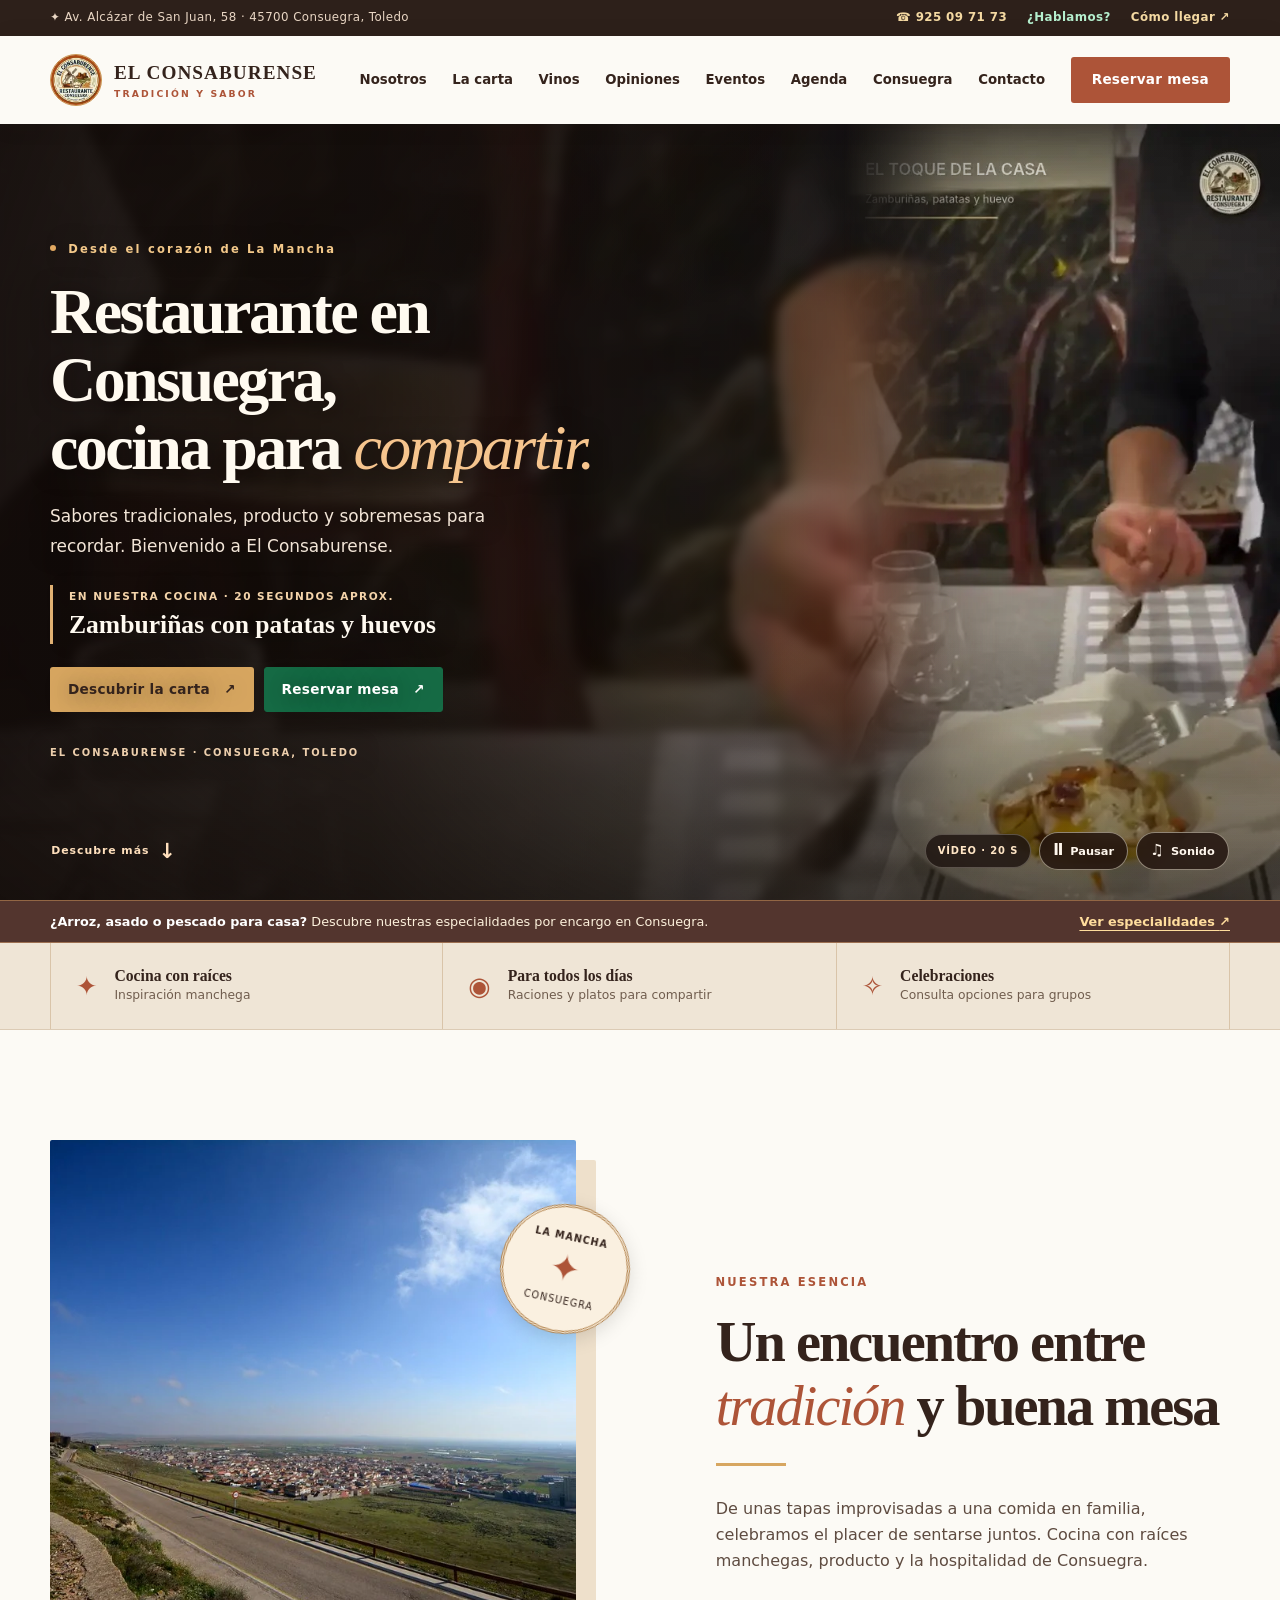
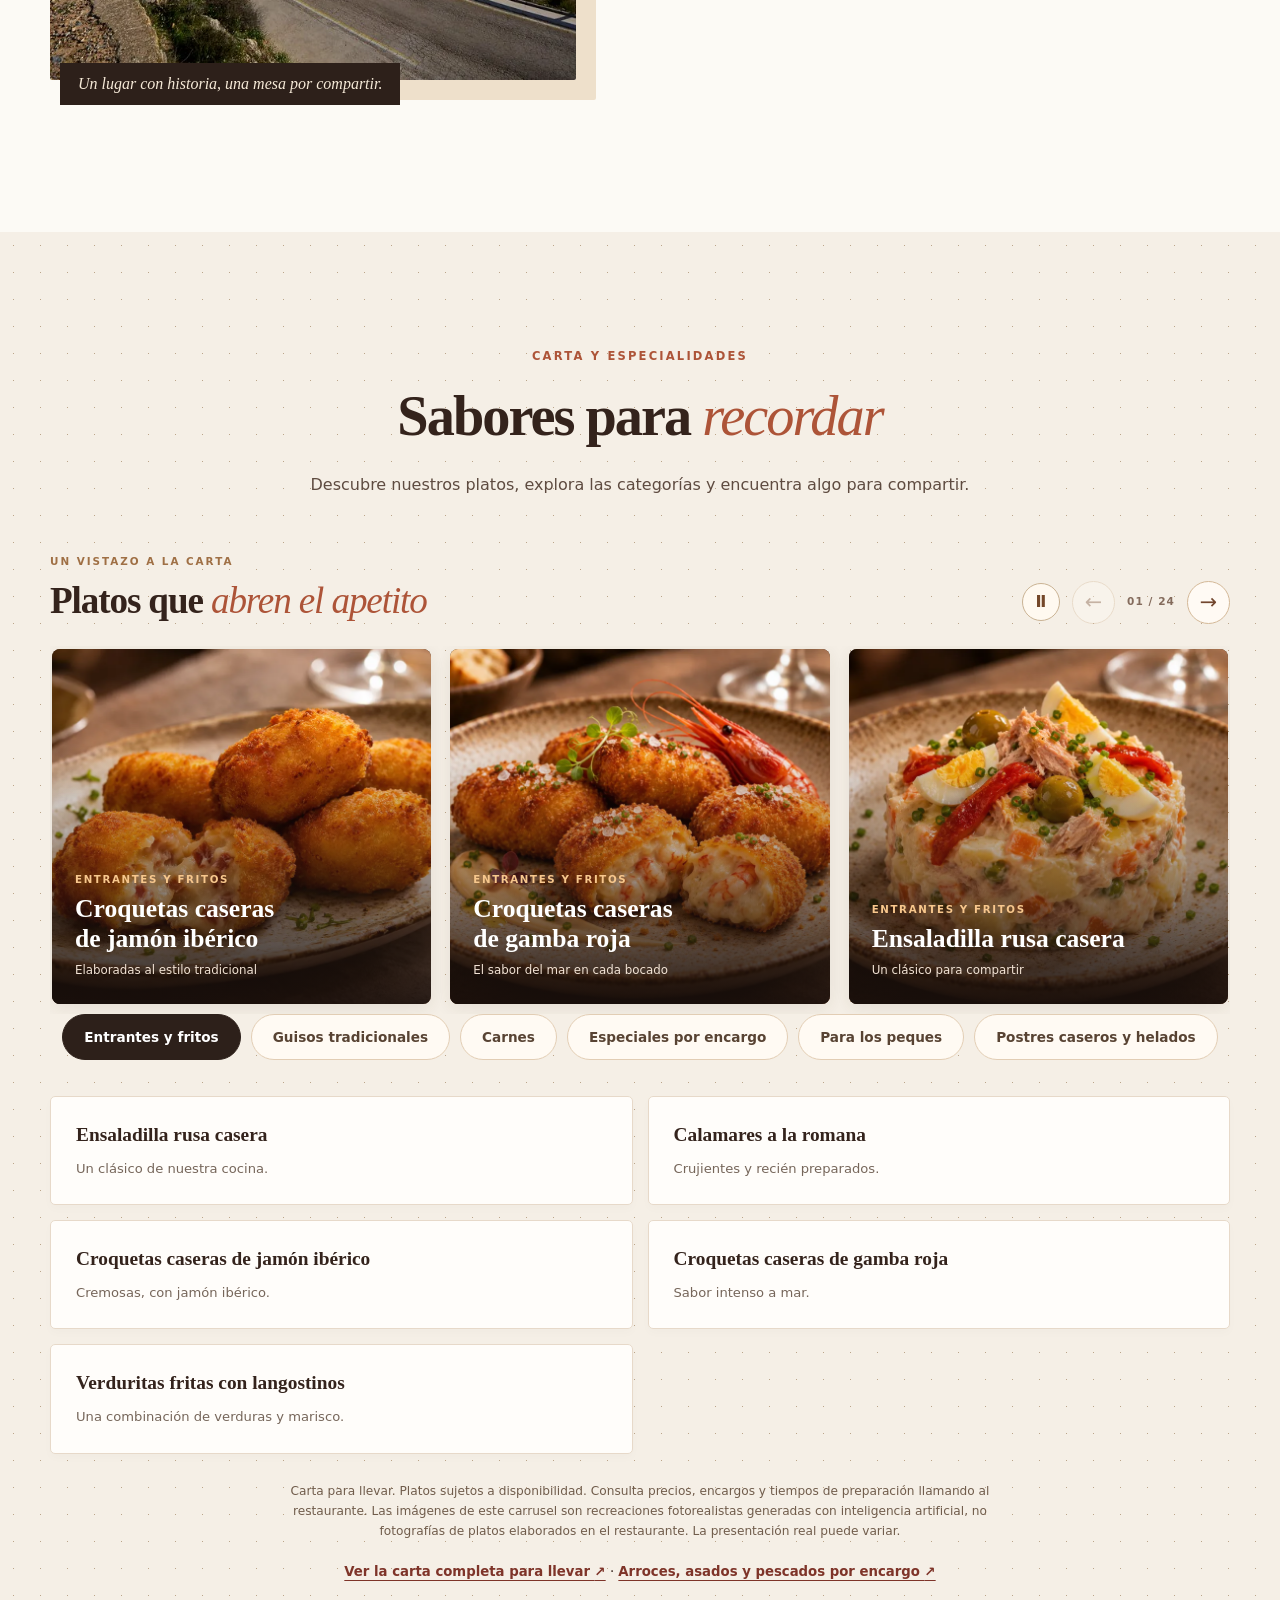
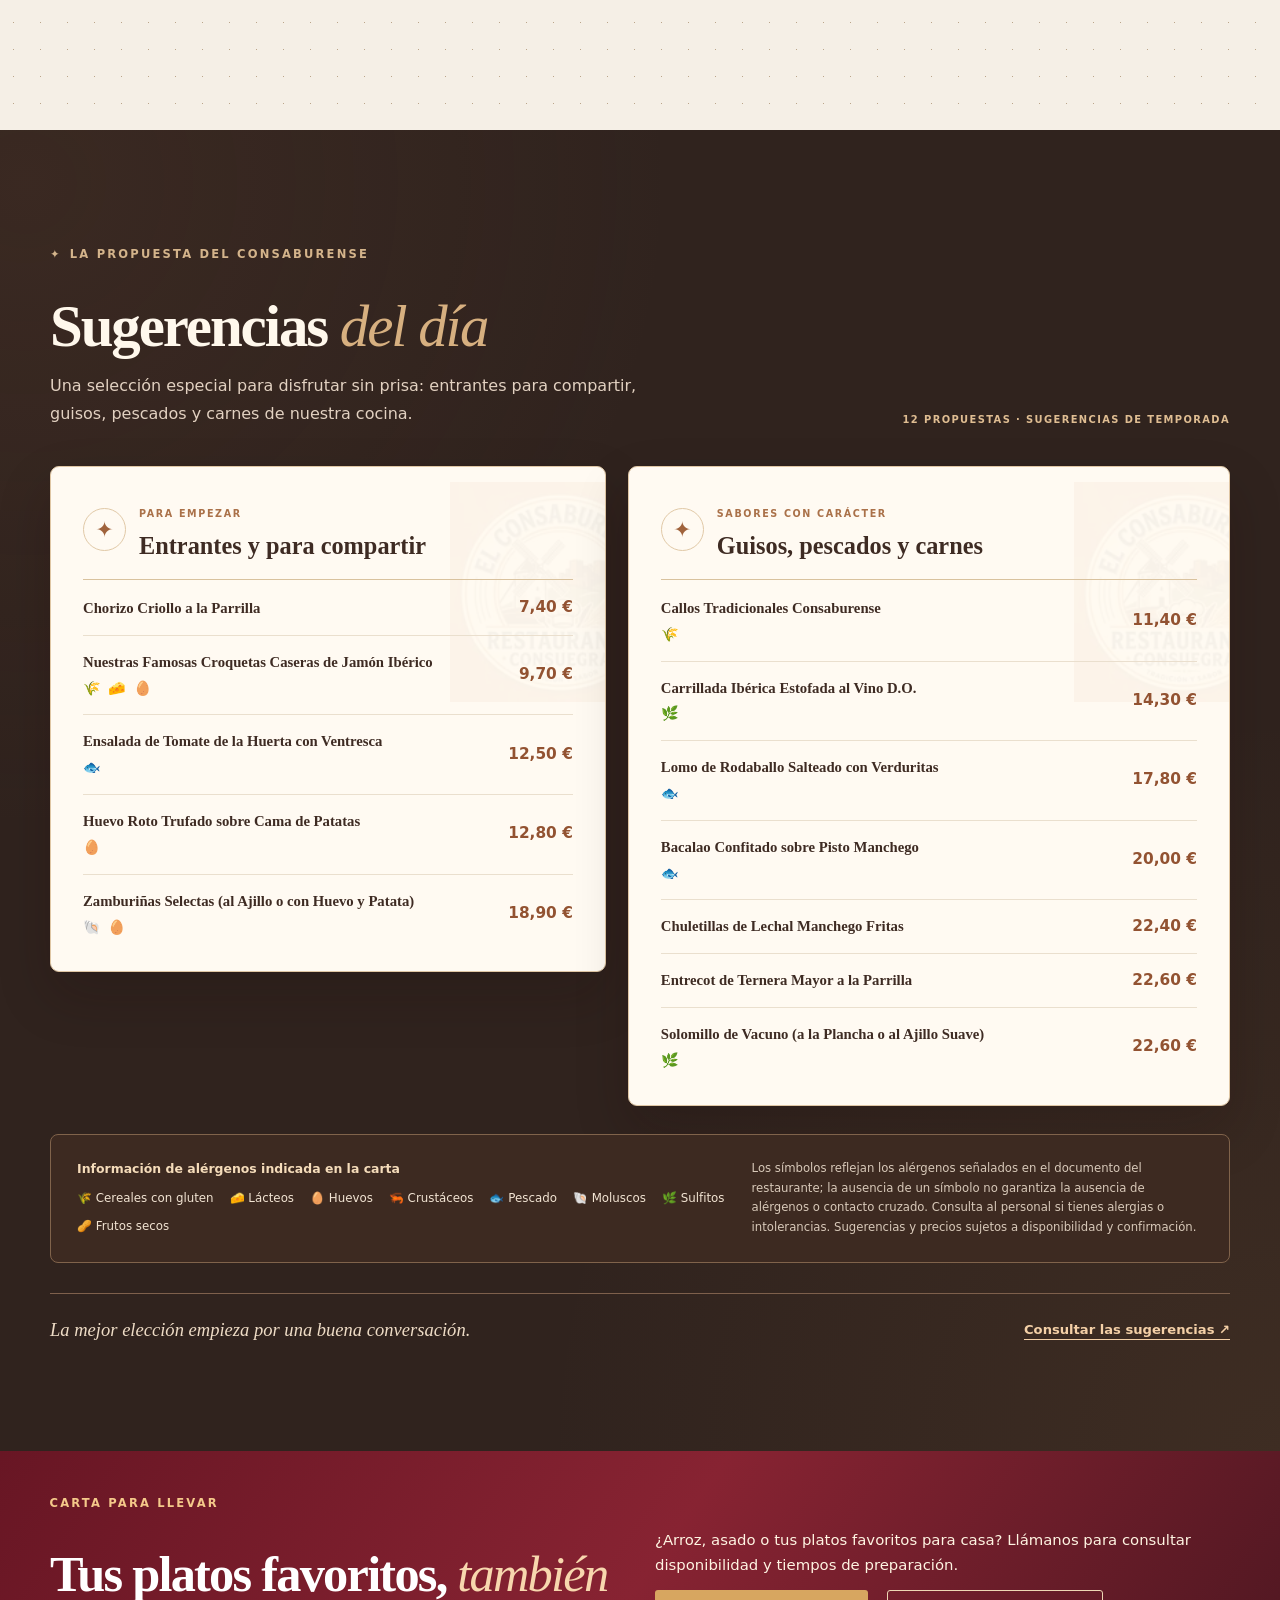
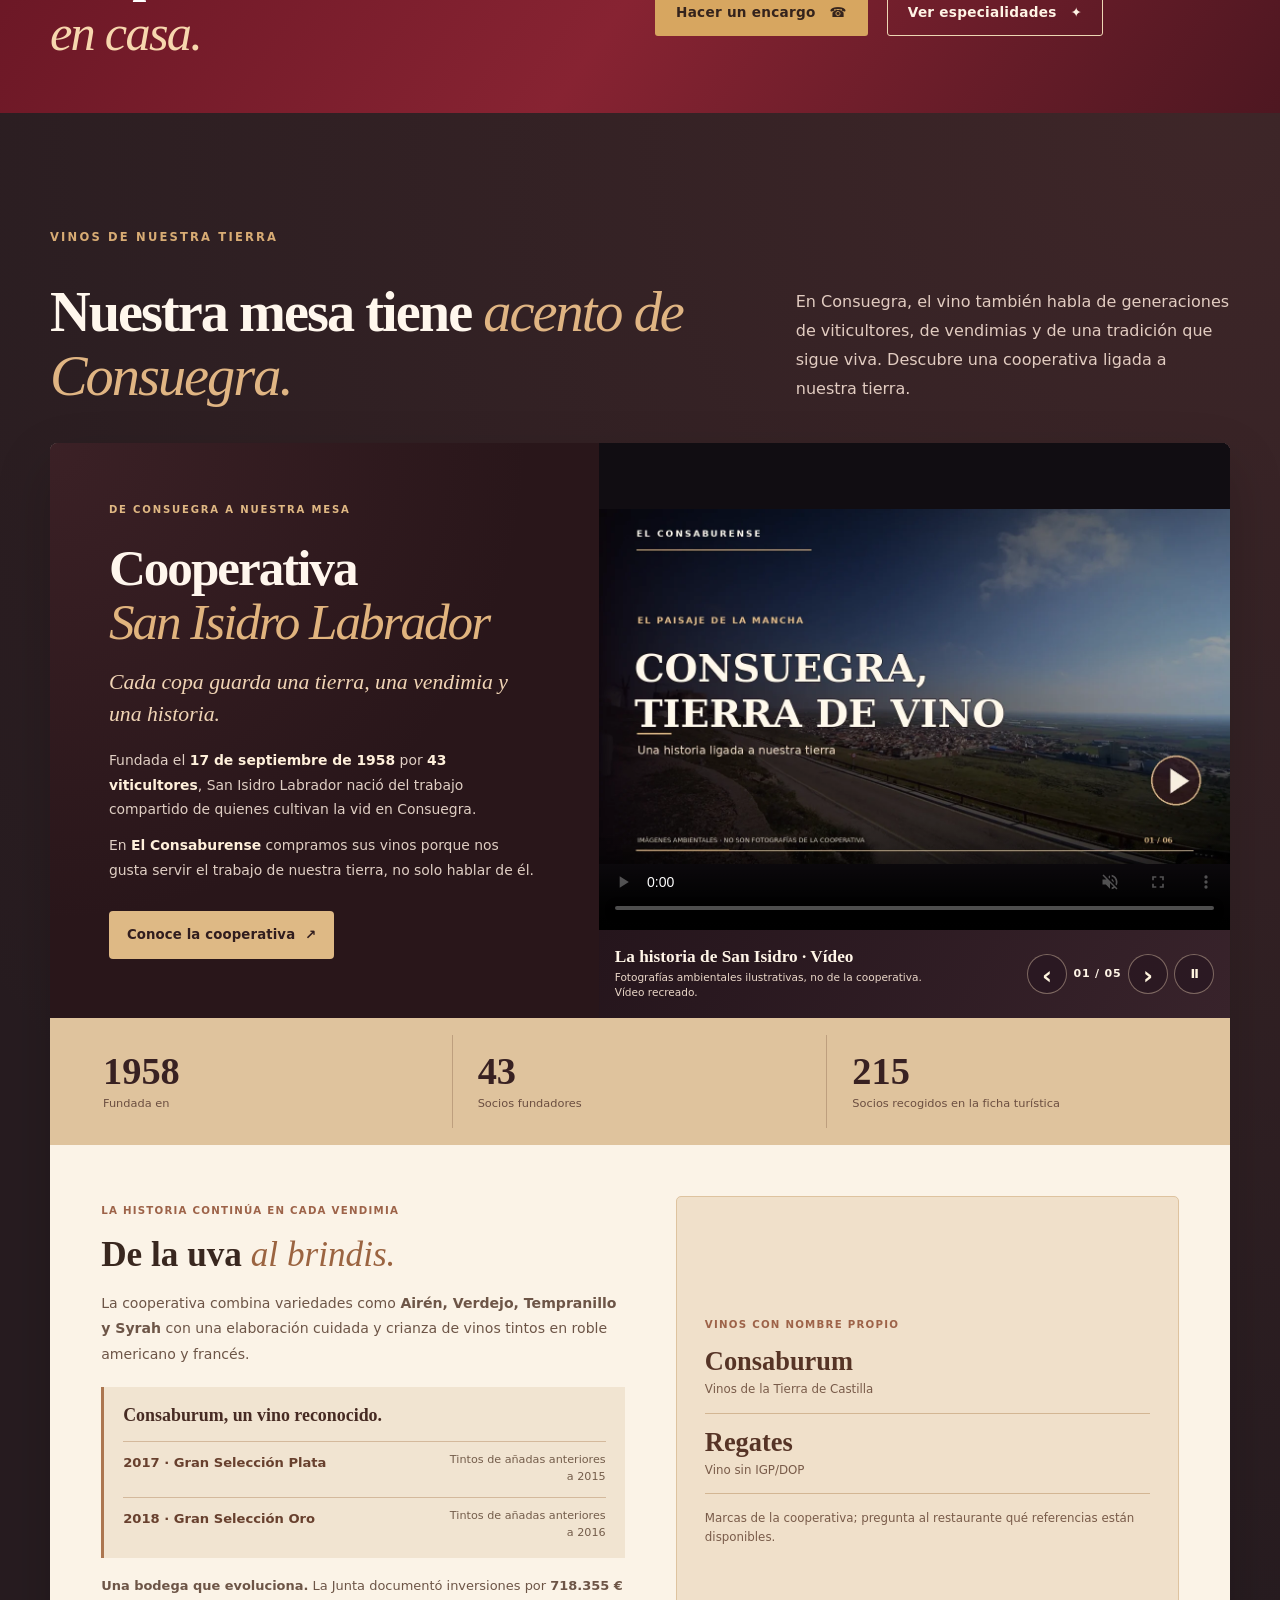
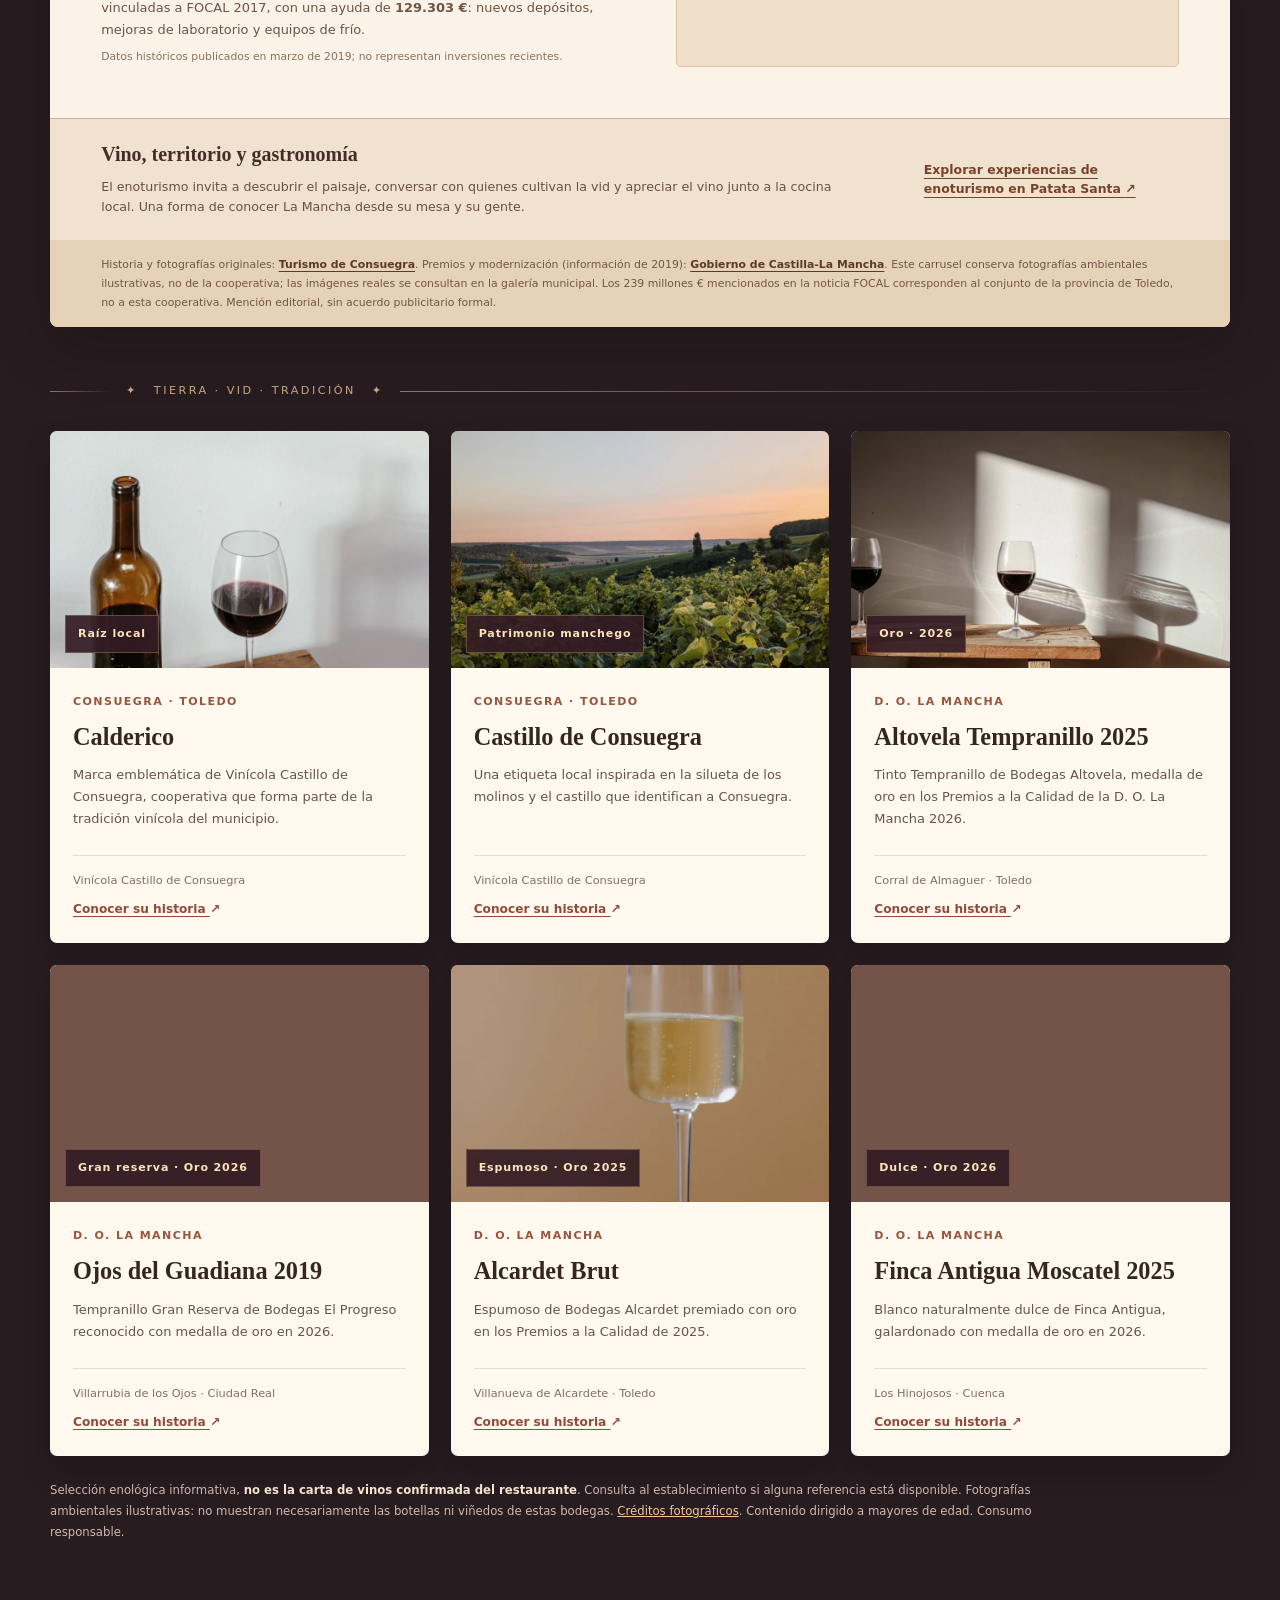
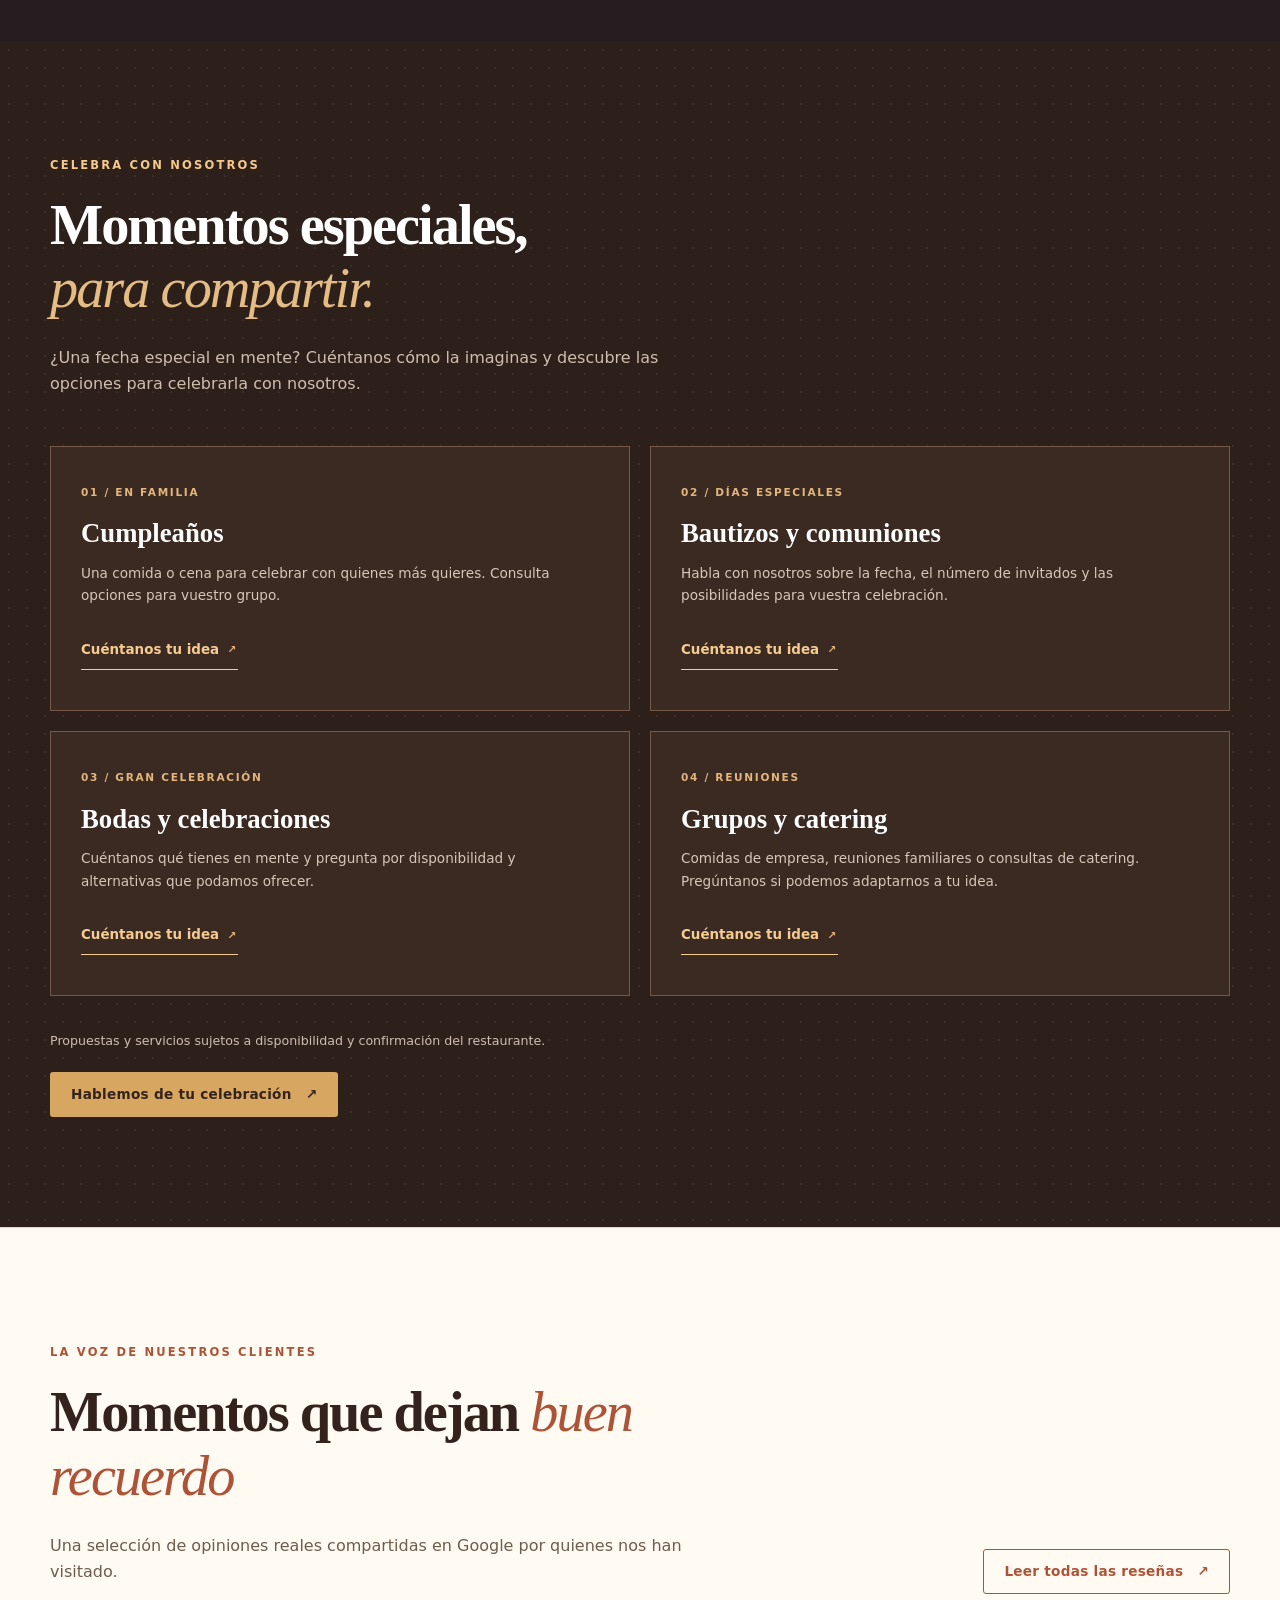
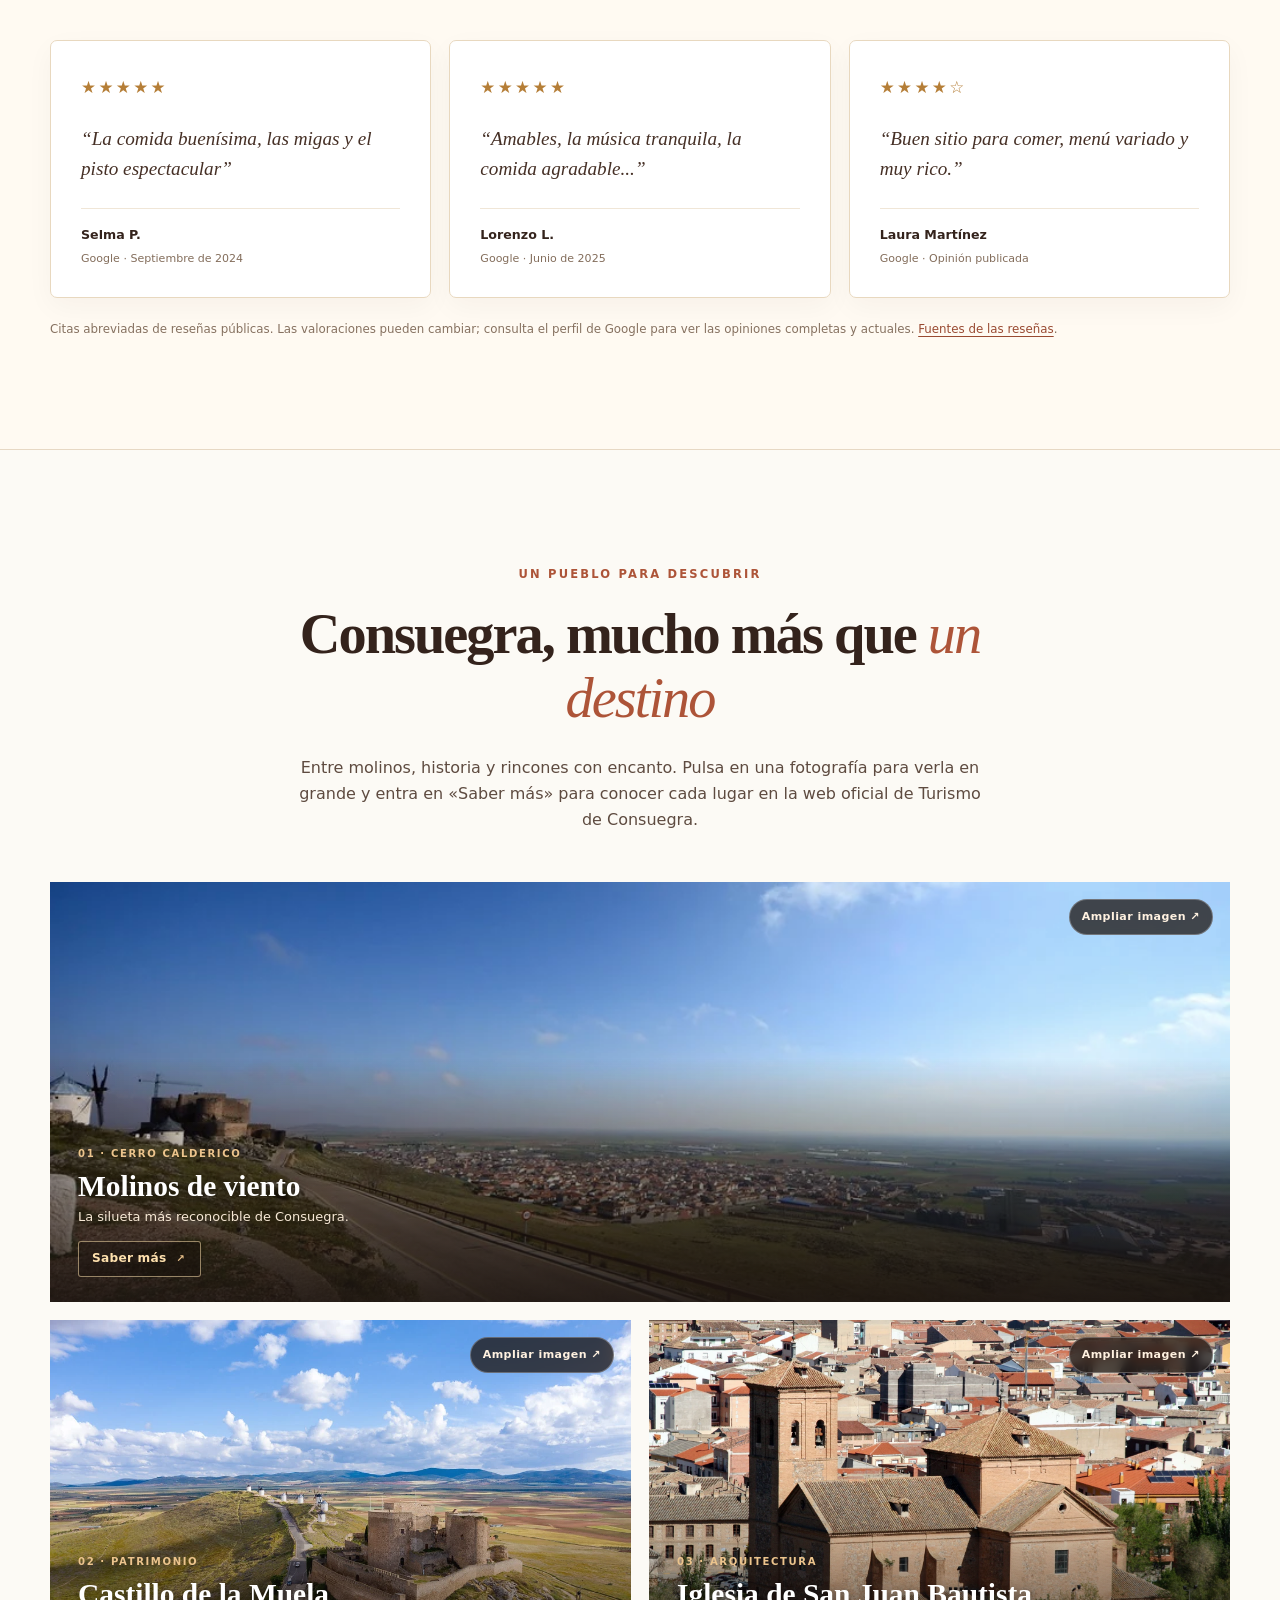
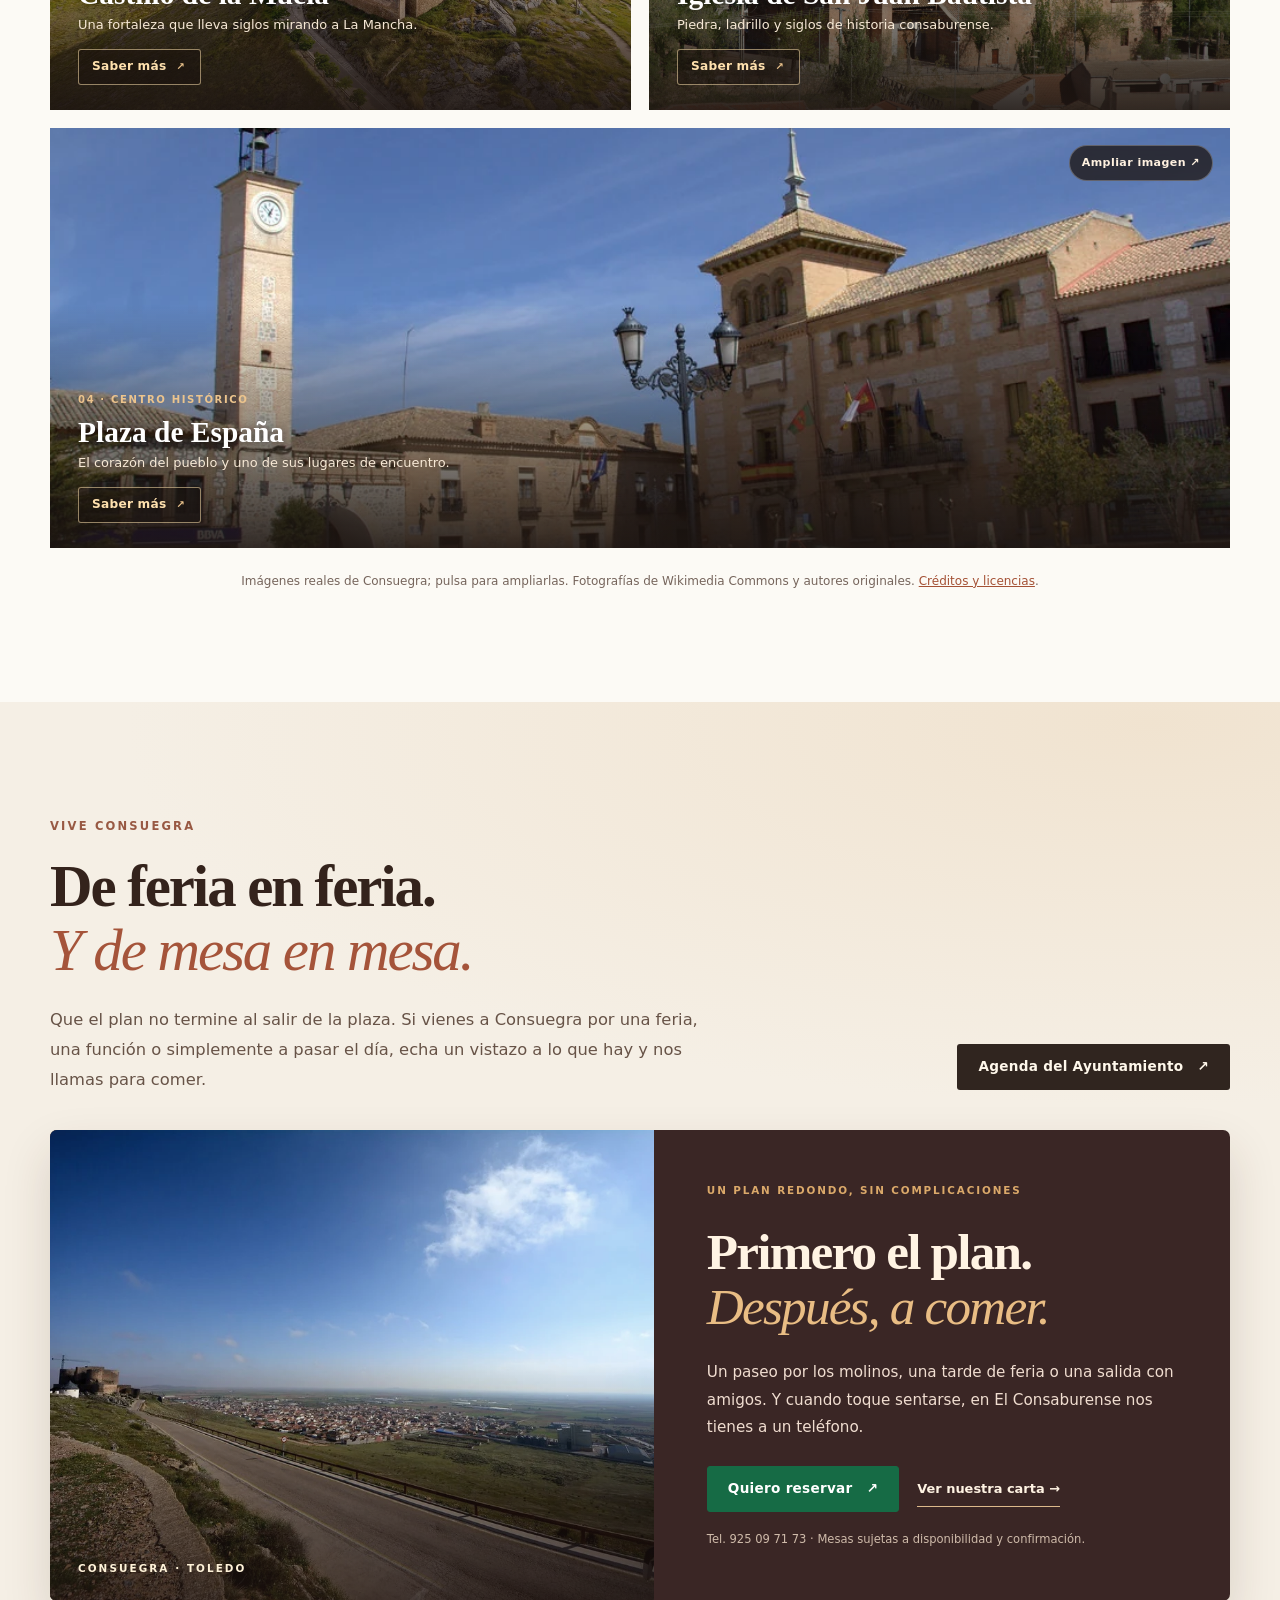
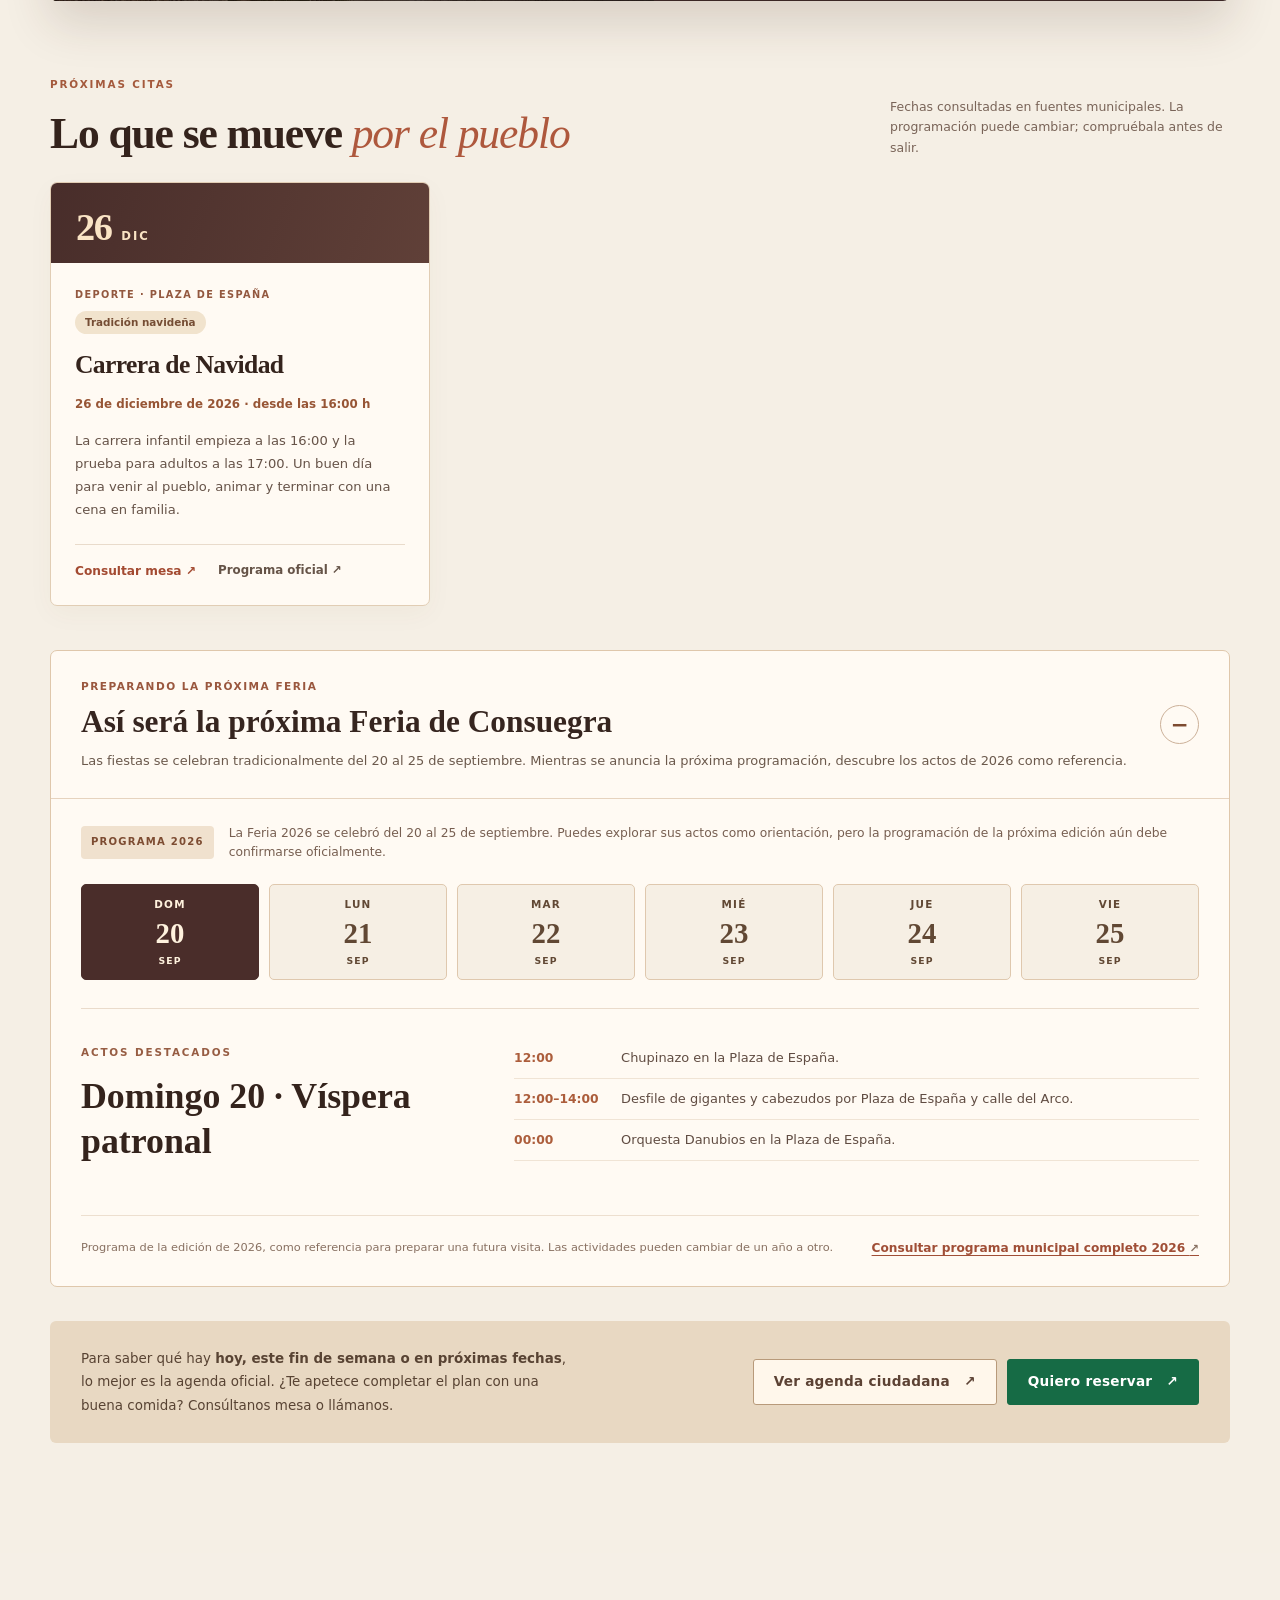
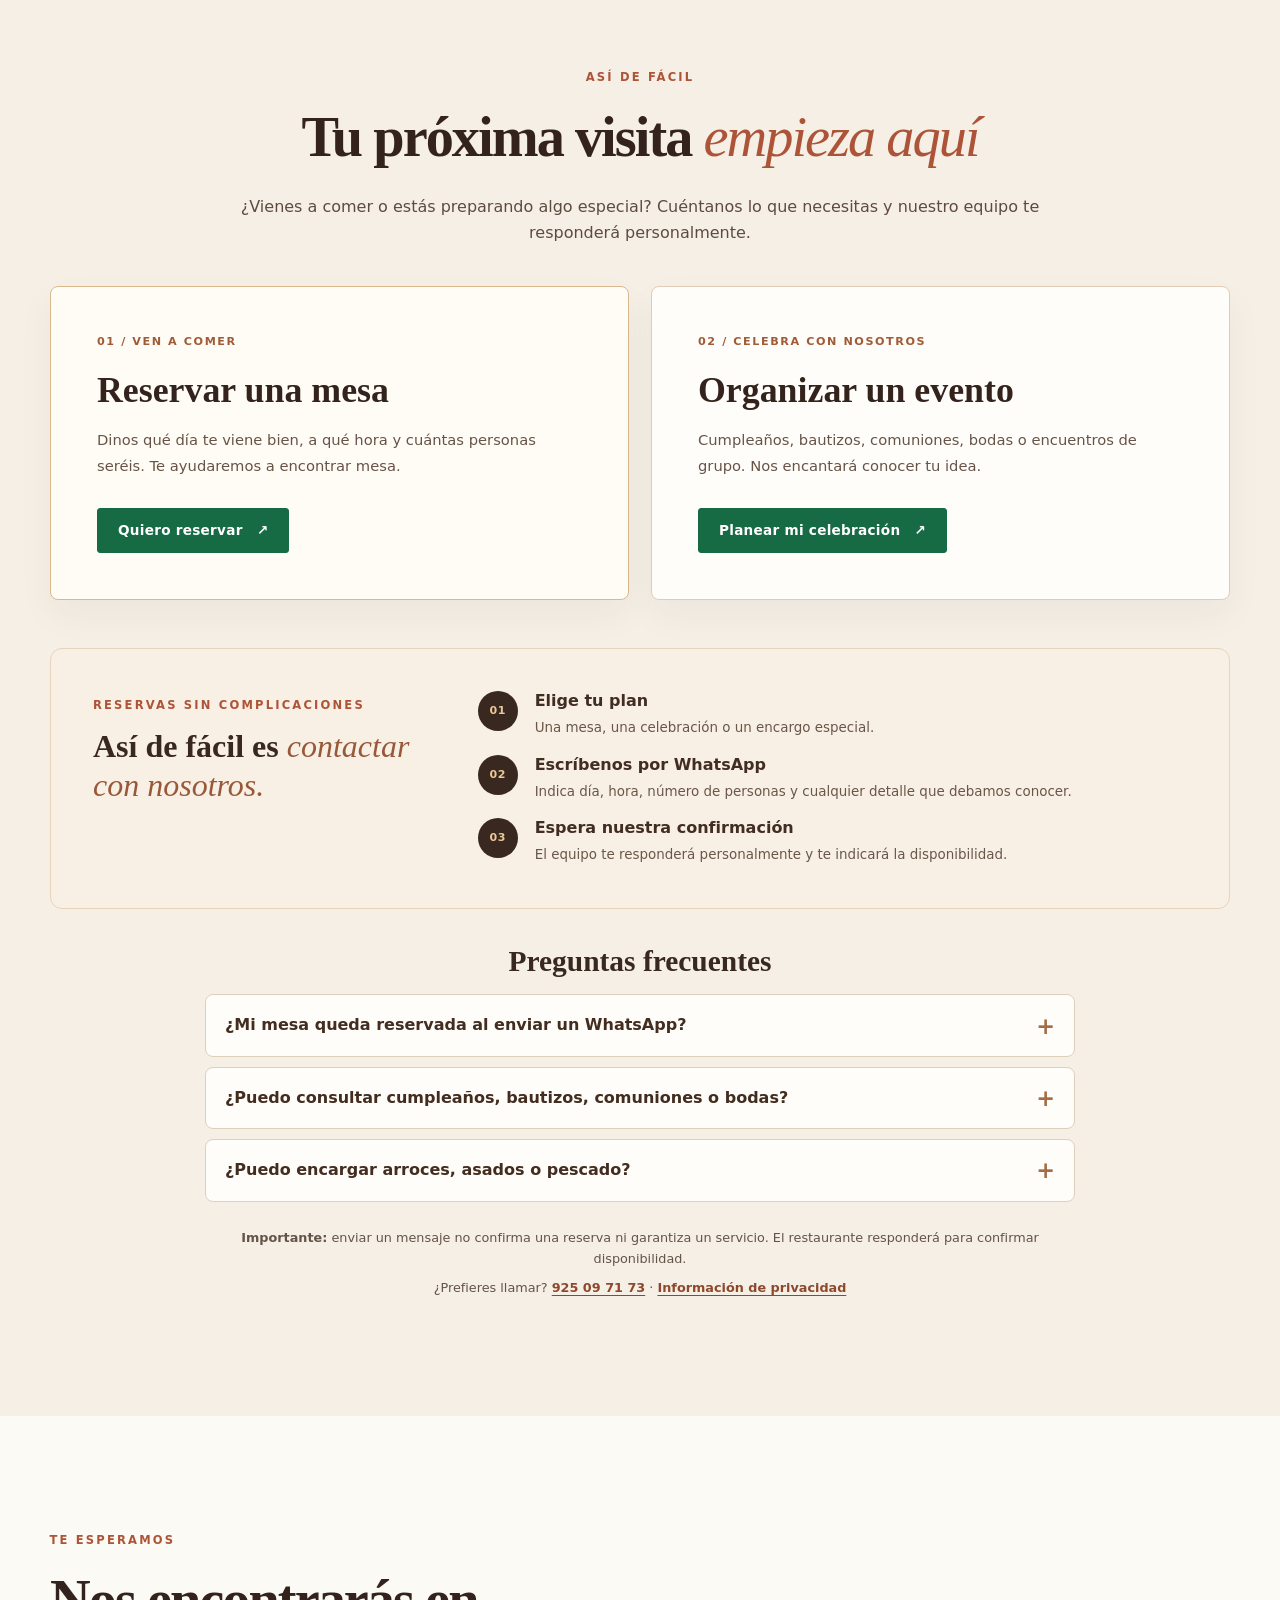
==== commit e0688d66: "deploy: b9b7331385223e037dee3aeb8282e0762515e2a7" ====
--- a/index.html
+++ b/index.html
@@ -48,11 +48,13 @@
   "hasMap": "https://maps.app.goo.gl/RFtfWHs8n9EE9Bss9"
 }
 </script>
-  <link rel="preconnect" href="https://upload.wikimedia.org" crossorigin>
-  <link rel="preload" as="image" href="media/consuegra/molinos.webp" type="image/webp" fetchpriority="high">
-  <link rel="stylesheet" href="styles.css?v=20261106-seo2">
-  <script src="app.js?v=20261106-seo1" defer></script>
+  <link rel="preload" as="image" href="media/zamburinas-preparacion-cartel-v2.webp" type="image/webp" fetchpriority="high">
+  <link rel="stylesheet" href="styles.css?v=20261112-gallery-v8">
+  <script src="app.js?v=20261111-sol-media-3" defer></script>
   <title>Restaurante en Consuegra | El Consaburense</title>
+  <link rel="stylesheet" href="motion.css?v=20261111-2">
+  <script src="motion.js?v=20261111-2" defer></script>
+  <script src="wine-gallery.js?v=20261112-gallery-v6" defer></script>
 </head>
 <body>
   <a class="skip" href="#contenido">Saltar al contenido</a>
@@ -63,13 +65,55 @@
     <button id="nav-toggle" class="nav-toggle" type="button" aria-controls="main-nav" aria-expanded="false" aria-label="Abrir menú"><span></span><span></span><span></span></button>
   </div></header>
   <main id="contenido">
-    <section class="hero" aria-labelledby="hero-title"><video class="hero-photo hero-video" autoplay muted loop playsinline preload="metadata" poster="media/consuegra/molinos.webp" width="1440" height="810" aria-label="Presentación de Consuegra, gastronomía manchega y El Consaburense"><source src="media/consaburense-15s.mp4?v=20261102-vinos" type="video/mp4"></video><div class="hero-shade"></div><div class="wrap hero-inner"><p class="eyebrow light"><span class="dot"></span> Desde el corazón de La Mancha</p><h1 id="hero-title">Restaurante en Consuegra,<br>cocina para <em>compartir.</em></h1><p class="hero-description">Sabores tradicionales, sobremesas que se alargan y una tierra que siempre invita a volver. Bienvenido a El Consaburense.</p><div class="hero-actions"><a class="btn btn-gold" href="#carta">Descubrir nuestra carta <span aria-hidden="true">↗</span></a><a class="btn btn-ghost" href="#consuegra">Conoce Consuegra <span aria-hidden="true">↓</span></a><a class="btn btn-whatsapp" href="https://wa.me/message/ACIXEAMQWNWME1" target="_blank" rel="noopener noreferrer">Quiero reservar <span aria-hidden="true">↗</span></a></div><div class="hero-caption">CONSUEGRA · TOLEDO · CASTILLA-LA MANCHA</div></div><div class="hero-scroll" aria-hidden="true">↓</div></section>
+    <section class="hero hero-film" id="video-zamburinas" aria-labelledby="hero-title">
+      <div class="hero-film__stage" aria-hidden="true">
+        <div class="hero-film__video-layer" id="hero-film-video-layer">
+          <video class="hero-film__video hero-film__video--ambient" id="hero-film-ambient" muted playsinline preload="none" poster="media/zamburinas-preparacion-cartel-v2.webp" tabindex="-1">
+            <source src="media/zamburinas-preparacion-ambiente-v1.mp4" type="video/mp4">
+          </video>
+          <video class="hero-film__video hero-film__video--main" id="hero-zamburinas" autoplay muted playsinline preload="metadata" width="540" height="960" poster="media/zamburinas-preparacion-cartel-v2.webp" tabindex="-1">
+            <source src="media/zamburinas-preparacion-sin-fotos-v2.mp4" type="video/mp4">
+          </video>
+        </div>
+        <div class="hero-film__slides" id="hero-film-slides">
+          <img class="hero-film__slide is-active" id="hero-film-slide-a" src="media/carta-fotorealista/croquetas.webp" alt="" width="960" height="720" decoding="async">
+          <img class="hero-film__slide" id="hero-film-slide-b" src="media/carta-fotorealista/croquetas-gamba-roja.webp" alt="" width="960" height="720" decoding="async">
+        </div>
+      </div>
+      <div class="hero-film__shade" aria-hidden="true"></div>
+      <div class="wrap hero-film__inner">
+        <div class="hero-film__copy">
+          <p class="eyebrow light"><span class="dot"></span> Desde el corazón de La Mancha</p>
+          <h1 id="hero-title">Restaurante en Consuegra,<br>cocina para <em>compartir.</em></h1>
+          <p class="hero-film__description">Sabores tradicionales, producto y sobremesas para recordar. Bienvenido a El Consaburense.</p>
+          <div class="hero-film__feature" aria-live="off">
+            <span class="hero-film__feature-label" id="hero-film-feature-label">En nuestra cocina · 20 segundos aprox.</span>
+            <strong id="hero-film-feature-title">Zamburiñas con patatas y huevos</strong>
+          </div>
+          <div class="hero-film__actions">
+            <a class="btn btn-gold" href="#carta">Descubrir la carta <span aria-hidden="true">↗</span></a>
+            <a class="btn btn-whatsapp" href="https://wa.me/message/ACIXEAMQWNWME1" target="_blank" rel="noopener noreferrer">Reservar mesa <span aria-hidden="true">↗</span></a>
+          </div>
+          <p class="hero-film__place">EL CONSABURENSE · CONSUEGRA, TOLEDO</p>
+        </div>
+      </div>
+      <div class="hero-film__toolbar" aria-label="Controles multimedia de portada">
+        <span class="hero-film__phase" id="hero-film-phase">VÍDEO · 20 S</span>
+        <button type="button" class="hero-film__control" id="hero-film-replay" aria-label="Volver a ver el vídeo" hidden>↺ <span>Repetir vídeo</span></button>
+        <button type="button" class="hero-film__control" id="hero-film-prev" aria-label="Foto anterior" hidden>←</button>
+        <button type="button" class="hero-film__control" id="hero-film-next" aria-label="Foto siguiente" hidden>→</button>
+        <button type="button" class="hero-film__control" id="hero-zamburinas-play" aria-label="Pausar vídeo" aria-pressed="false"><span class="hero-film__play-icon" aria-hidden="true">Ⅱ</span><span class="hero-film__play-label">Pausar</span></button>
+        <button type="button" class="hero-film__control" id="hero-zamburinas-audio" aria-label="Activar sonido" aria-pressed="false"><span class="hero-film__audio-icon" aria-hidden="true">♫</span><span class="hero-film__audio-label">Sonido</span></button>
+      </div>
+      <a class="hero-film__scroll" href="#nosotros" aria-label="Descubrir el restaurante">Descubre más <span aria-hidden="true">↓</span></a>
+    </section>
     <aside class="seo-promo-strip" aria-label="Especialidades para disfrutar en casa"><div class="wrap seo-promo-inner"><p><strong>¿Arroz, asado o pescado para casa?</strong> Descubre nuestras especialidades por encargo en Consuegra.</p><a href="arroces-asados-por-encargo/">Ver especialidades <span aria-hidden="true">↗</span></a></div></aside>
     <div class="feature-strip"><div class="wrap feature-grid"><div><span class="feature-icon">✦</span><div><strong>Cocina con raíces</strong><small>Inspiración manchega</small></div></div><div><span class="feature-icon">◉</span><div><strong>Para todos los días</strong><small>Raciones y platos para compartir</small></div></div><div><span class="feature-icon">✧</span><div><strong>Celebraciones</strong><small>Consulta opciones para grupos</small></div></div></div></div>
-    <section class="section intro" id="nosotros"><div class="wrap intro-grid"><div class="intro-visual"><figure class="intro-image"><img src="media/consuegra/molinos.webp" alt="Detalle de los molinos de viento de Consuegra" width="960" height="720" loading="lazy" decoding="async"><figcaption>Un lugar con historia, una mesa por compartir.</figcaption></figure><div class="seal" aria-hidden="true"><strong>LA MANCHA</strong><span>✦</span><small>CONSUEGRA</small></div></div><div class="intro-copy"><span class="eyebrow">NUESTRA ESENCIA</span><h2>Un encuentro entre <em>tradición</em> y buena mesa</h2><div class="gold-line"></div><p>En El Consaburense queremos que cada visita sea una ocasión para disfrutar: un desayuno, unas tapas al terminar la jornada, una comida en familia o una cena con amigos.</p><p>Nos inspira el carácter de Consuegra, sus calles, sus molinos y la hospitalidad de La Mancha. Ven a descubrir nuestros platos y a sentirte como en casa.</p><a href="#reservas" class="text-link">Planifica tu visita <span aria-hidden="true">→</span></a></div></div></section>
-    <section class="section menu-section" id="carta"><div class="wrap"><div class="section-heading centered"><span class="eyebrow">ALGO PARA CADA MOMENTO</span><h2>Sabores que apetecen <em>siempre</em></h2><p>Entrantes, guisos, carnes, arroces, asados y postres caseros. Elige una categoría de nuestra carta para llevar.</p></div><div class="food-showcase" aria-label="Imágenes de platos incluidos en la carta">
+    <section class="section intro" id="nosotros"><div class="wrap intro-grid"><div class="intro-visual"><figure class="intro-image"><img src="media/consuegra/molinos.webp" alt="Detalle de los molinos de viento de Consuegra" width="960" height="720" loading="lazy" decoding="async"><figcaption>Un lugar con historia, una mesa por compartir.</figcaption></figure><div class="seal" aria-hidden="true"><strong>LA MANCHA</strong><span>✦</span><small>CONSUEGRA</small></div></div><div class="intro-copy"><span class="eyebrow">NUESTRA ESENCIA</span><h2>Un encuentro entre <em>tradición</em> y buena mesa</h2><div class="gold-line"></div><p>De unas tapas improvisadas a una comida en familia, celebramos el placer de sentarse juntos. Cocina con raíces manchegas, producto y la hospitalidad de Consuegra.</p></div></div></section>
+    <!-- REAL_RESTAURANT_GALLERY_START --><!-- REAL_RESTAURANT_GALLERY_END -->
+    <section class="section menu-section" id="carta"><div class="wrap"><div class="section-heading centered"><span class="eyebrow">CARTA Y ESPECIALIDADES</span><h2>Sabores para <em>recordar</em></h2><p>Descubre nuestros platos, explora las categorías y encuentra algo para compartir.</p></div><div class="food-showcase" aria-label="Imágenes de platos incluidos en la carta">
   <div class="food-showcase-heading">
-    <div><span class="eyebrow">INSPIRACIÓN EN CADA PLATO</span><h3>Nuestra cocina para <em>compartir</em></h3></div>
+    <div><span class="eyebrow">UN VISTAZO A LA CARTA</span><h3>Platos que <em>abren el apetito</em></h3></div>
     <div class="food-controls">
       <button class="food-autoplay-toggle" id="food-autoplay-toggle" type="button" aria-label="Pausar avance automático de los platos" title="Pausar avance automático de los platos" aria-pressed="false"><span aria-hidden="true">Ⅱ</span></button>
       <button class="food-arrow" id="food-prev" type="button" aria-label="Ver el plato anterior" disabled>←</button>
@@ -102,10 +146,192 @@
     <figure class="food-card" aria-label="Plato 22 de 24: Tarta de queso cremosa"><img src="media/carta-fotorealista/queso.webp?v=20261106-24" alt="Recreación gastronómica generada con IA de tarta de queso cremosa" width="960" height="720" loading="lazy" decoding="async"><figcaption><span class="food-category">POSTRES CASEROS</span><strong>Tarta de queso cremosa</strong><small>Un final irresistible</small></figcaption></figure>
     <figure class="food-card" aria-label="Plato 23 de 24: Brownie casero con nueces"><img src="media/carta-fotorealista/brownie.webp?v=20261106-24" alt="Recreación gastronómica generada con IA de brownie casero con nueces" width="960" height="720" loading="lazy" decoding="async"><figcaption><span class="food-category">POSTRES CASEROS</span><strong>Brownie casero con nueces</strong><small>Para los amantes del chocolate</small></figcaption></figure>
     <figure class="food-card" aria-label="Plato 24 de 24: Tatín de manzana tradicional"><img src="media/carta-fotorealista/tatin-manzana.webp?v=20261106-24" alt="Recreación gastronómica generada con IA de tatín de manzana tradicional" width="960" height="720" loading="lazy" decoding="async"><figcaption><span class="food-category">POSTRES CASEROS</span><strong>Tatín de manzana tradicional</strong><small>Manzana y caramelo</small></figcaption></figure>
-  </div><div class="menu-tabs" role="tablist" aria-label="Categorías de la carta para llevar"><button type="button" class="tab is-active" role="tab" id="tab-entrantes" aria-controls="menu-items" aria-selected="true" data-category="entrantes">Entrantes y fritos</button><button type="button" class="tab" role="tab" id="tab-guisos" aria-controls="menu-items" aria-selected="false" data-category="guisos">Guisos tradicionales</button><button type="button" class="tab" role="tab" id="tab-carnes" aria-controls="menu-items" aria-selected="false" data-category="carnes">Carnes</button><button type="button" class="tab" role="tab" id="tab-encargos" aria-controls="menu-items" aria-selected="false" data-category="encargos">Especiales por encargo</button><button type="button" class="tab" role="tab" id="tab-peques" aria-controls="menu-items" aria-selected="false" data-category="peques">Para los peques</button><button type="button" class="tab" role="tab" id="tab-postres" aria-controls="menu-items" aria-selected="false" data-category="postres">Postres caseros y helados</button></div><div class="menu-grid" id="menu-items" role="tabpanel" aria-labelledby="tab-entrantes" aria-live="polite"></div><p class="menu-note">Carta para llevar. Platos sujetos a disponibilidad. Consulta precios, encargos y tiempos de preparación llamando al restaurante. Las imágenes de este carrusel son recreaciones fotorealistas generadas con inteligencia artificial, no fotografías de platos elaborados en el restaurante. La presentación real puede variar.</p><p class="seo-inline-links"><a href="carta-para-llevar/">Ver la carta completa para llevar <span aria-hidden="true">↗</span></a> · <a href="arroces-asados-por-encargo/">Arroces, asados y pescados por encargo <span aria-hidden="true">↗</span></a></p></div></section><section class="section takeaway-section" id="para-llevar" aria-labelledby="takeaway-title"><div class="wrap takeaway-inner"><div class="takeaway-identity"><span class="eyebrow light">CARTA PARA LLEVAR</span><h2 id="takeaway-title">Tus platos favoritos, <em>también en casa.</em></h2></div><div class="takeaway-action"><p>Preparamos tus platos recién hechos. Para conocer precios, encargos especiales y disponibilidad, llámanos.</p><a href="tel:+34925097173" class="btn btn-gold">¡Haz tu pedido! <span aria-hidden="true">☎</span></a><button type="button" id="encargo-open" class="btn encargo-open-btn" aria-haspopup="dialog" aria-controls="encargo-dialog">Ver especialidades <span aria-hidden="true">✦</span></button><strong>925 09 71 73</strong><a href="https://wa.me/message/ACIXEAMQWNWME1" target="_blank" rel="noopener noreferrer">¿Tienes alguna duda? Escríbenos ↗</a><a href="carta-para-llevar/">Carta para llevar ↗</a><a href="arroces-asados-por-encargo/">Encargos especiales ↗</a></div></div></section>
+  </div><div class="menu-tabs" role="tablist" aria-label="Categorías de la carta para llevar"><button type="button" class="tab is-active" role="tab" id="tab-entrantes" aria-controls="menu-items" aria-selected="true" data-category="entrantes">Entrantes y fritos</button><button type="button" class="tab" role="tab" id="tab-guisos" aria-controls="menu-items" aria-selected="false" data-category="guisos">Guisos tradicionales</button><button type="button" class="tab" role="tab" id="tab-carnes" aria-controls="menu-items" aria-selected="false" data-category="carnes">Carnes</button><button type="button" class="tab" role="tab" id="tab-encargos" aria-controls="menu-items" aria-selected="false" data-category="encargos">Especiales por encargo</button><button type="button" class="tab" role="tab" id="tab-peques" aria-controls="menu-items" aria-selected="false" data-category="peques">Para los peques</button><button type="button" class="tab" role="tab" id="tab-postres" aria-controls="menu-items" aria-selected="false" data-category="postres">Postres caseros y helados</button></div><div class="menu-grid" id="menu-items" role="tabpanel" aria-labelledby="tab-entrantes" aria-live="polite"></div><p class="menu-note">Carta para llevar. Platos sujetos a disponibilidad. Consulta precios, encargos y tiempos de preparación llamando al restaurante. Las imágenes de este carrusel son recreaciones fotorealistas generadas con inteligencia artificial, no fotografías de platos elaborados en el restaurante. La presentación real puede variar.</p><p class="seo-inline-links"><a href="carta-para-llevar/">Ver la carta completa para llevar <span aria-hidden="true">↗</span></a> · <a href="arroces-asados-por-encargo/">Arroces, asados y pescados por encargo <span aria-hidden="true">↗</span></a></p></div></section>    <section class="section day-suggestions-section" id="sugerencias" aria-labelledby="day-suggestions-title">
+      <div class="wrap day-suggestions-wrap">
+        <div class="day-suggestions-header">
+          <div>
+            <span class="eyebrow day-suggestions-overline"><span aria-hidden="true">✦</span> LA PROPUESTA DEL CONSABURENSE</span>
+            <h2 id="day-suggestions-title">Sugerencias <em>del día</em></h2>
+            <p>Una selección especial para disfrutar sin prisa: entrantes para compartir, guisos, pescados y carnes de nuestra cocina.</p>
+          </div>
+          <div class="day-suggestions-header-action">
+            <span class="day-suggestions-edition">12 PROPUESTAS · SUGERENCIAS DE TEMPORADA</span>
+          </div>
+        </div>
+        <div class="day-suggestions-grid">
+      <article class="day-suggestions-group" aria-labelledby="day-suggestions-starters">
+        <div class="day-suggestions-group-head"><span class="day-suggestions-category-mark" aria-hidden="true">✦</span>
+          <div><span class="day-suggestions-category-kicker">PARA EMPEZAR</span><h3 id="day-suggestions-starters">Entrantes y para compartir</h3></div>
+        </div>
+        <ul class="day-suggestions-list">
+          <li class="day-suggestion">
+            <div class="day-suggestion-info">
+              <span class="day-suggestion-name">Chorizo Criollo a la Parrilla</span>
+            </div>
+            <span class="day-suggestion-price">7,40 €</span>
+          </li>
+          <li class="day-suggestion">
+            <div class="day-suggestion-info">
+              <span class="day-suggestion-name">Nuestras Famosas Croquetas Caseras de Jamón Ibérico</span>
+              <span class="day-suggestion-allergens" aria-label="Alérgenos indicados: cereales con gluten, lácteos, huevos"><span aria-hidden="true">🌾</span> <span aria-hidden="true">🧀</span> <span aria-hidden="true">🥚</span></span>
+            </div>
+            <span class="day-suggestion-price">9,70 €</span>
+          </li>
+          <li class="day-suggestion">
+            <div class="day-suggestion-info">
+              <span class="day-suggestion-name">Ensalada de Tomate de la Huerta con Ventresca</span>
+              <span class="day-suggestion-allergens" aria-label="Alérgenos indicados: pescado"><span aria-hidden="true">🐟</span></span>
+            </div>
+            <span class="day-suggestion-price">12,50 €</span>
+          </li>
+          <li class="day-suggestion">
+            <div class="day-suggestion-info">
+              <span class="day-suggestion-name">Huevo Roto Trufado sobre Cama de Patatas</span>
+              <span class="day-suggestion-allergens" aria-label="Alérgenos indicados: huevos"><span aria-hidden="true">🥚</span></span>
+            </div>
+            <span class="day-suggestion-price">12,80 €</span>
+          </li>
+          <li class="day-suggestion">
+            <div class="day-suggestion-info">
+              <span class="day-suggestion-name">Zamburiñas Selectas (al Ajillo o con Huevo y Patata)</span>
+              <span class="day-suggestion-allergens" aria-label="Alérgenos indicados: moluscos, huevos"><span aria-hidden="true">🐚</span> <span aria-hidden="true">🥚</span></span>
+            </div>
+            <span class="day-suggestion-price">18,90 €</span>
+          </li>
+        </ul>
+      </article>
+      <article class="day-suggestions-group" aria-labelledby="day-suggestions-mains">
+        <div class="day-suggestions-group-head"><span class="day-suggestions-category-mark" aria-hidden="true">✦</span>
+          <div><span class="day-suggestions-category-kicker">SABORES CON CARÁCTER</span><h3 id="day-suggestions-mains">Guisos, pescados y carnes</h3></div>
+        </div>
+        <ul class="day-suggestions-list">
+          <li class="day-suggestion">
+            <div class="day-suggestion-info">
+              <span class="day-suggestion-name">Callos Tradicionales Consaburense</span>
+              <span class="day-suggestion-allergens" aria-label="Alérgenos indicados: cereales con gluten"><span aria-hidden="true">🌾</span></span>
+            </div>
+            <span class="day-suggestion-price">11,40 €</span>
+          </li>
+          <li class="day-suggestion">
+            <div class="day-suggestion-info">
+              <span class="day-suggestion-name">Carrillada Ibérica Estofada al Vino D.O.</span>
+              <span class="day-suggestion-allergens" aria-label="Alérgenos indicados: sulfitos"><span aria-hidden="true">🌿</span></span>
+            </div>
+            <span class="day-suggestion-price">14,30 €</span>
+          </li>
+          <li class="day-suggestion">
+            <div class="day-suggestion-info">
+              <span class="day-suggestion-name">Lomo de Rodaballo Salteado con Verduritas</span>
+              <span class="day-suggestion-allergens" aria-label="Alérgenos indicados: pescado"><span aria-hidden="true">🐟</span></span>
+            </div>
+            <span class="day-suggestion-price">17,80 €</span>
+          </li>
+          <li class="day-suggestion">
+            <div class="day-suggestion-info">
+              <span class="day-suggestion-name">Bacalao Confitado sobre Pisto Manchego</span>
+              <span class="day-suggestion-allergens" aria-label="Alérgenos indicados: pescado"><span aria-hidden="true">🐟</span></span>
+            </div>
+            <span class="day-suggestion-price">20,00 €</span>
+          </li>
+          <li class="day-suggestion">
+            <div class="day-suggestion-info">
+              <span class="day-suggestion-name">Chuletillas de Lechal Manchego Fritas</span>
+            </div>
+            <span class="day-suggestion-price">22,40 €</span>
+          </li>
+          <li class="day-suggestion">
+            <div class="day-suggestion-info">
+              <span class="day-suggestion-name">Entrecot de Ternera Mayor a la Parrilla</span>
+            </div>
+            <span class="day-suggestion-price">22,60 €</span>
+          </li>
+          <li class="day-suggestion">
+            <div class="day-suggestion-info">
+              <span class="day-suggestion-name">Solomillo de Vacuno (a la Plancha o al Ajillo Suave)</span>
+              <span class="day-suggestion-allergens" aria-label="Alérgenos indicados: sulfitos"><span aria-hidden="true">🌿</span></span>
+            </div>
+            <span class="day-suggestion-price">22,60 €</span>
+          </li>
+        </ul>
+      </article>
+        </div>
+        <div class="day-suggestions-footer">
+          <div class="day-suggestions-allergens">
+            <strong>Información de alérgenos indicada en la carta</strong>
+            <p><span>🌾 Cereales con gluten</span><span>🧀 Lácteos</span><span>🥚 Huevos</span><span>🦐 Crustáceos</span><span>🐟 Pescado</span><span>🐚 Moluscos</span><span>🌿 Sulfitos</span><span>🥜 Frutos secos</span></p>
+          </div>
+          <p class="day-suggestions-legal">Los símbolos reflejan los alérgenos señalados en el documento del restaurante; la ausencia de un símbolo no garantiza la ausencia de alérgenos o contacto cruzado. Consulta al personal si tienes alergias o intolerancias. Sugerencias y precios sujetos a disponibilidad y confirmación.</p>
+        </div>
+        <div class="day-suggestions-contact">
+          <p>La mejor elección empieza por una buena conversación.</p>
+          <div><a class="day-suggestions-whatsapp" href="https://wa.me/message/ACIXEAMQWNWME1" target="_blank" rel="noopener noreferrer">Consultar las sugerencias <span aria-hidden="true">↗</span></a></div>
+        </div>
+      </div>
+    </section>
+<section class="section takeaway-section" id="para-llevar" aria-labelledby="takeaway-title"><div class="wrap takeaway-inner"><div class="takeaway-identity"><span class="eyebrow light">CARTA PARA LLEVAR</span><h2 id="takeaway-title">Tus platos favoritos, <em>también en casa.</em></h2></div><div class="takeaway-action"><p>¿Arroz, asado o tus platos favoritos para casa? Llámanos para consultar disponibilidad y tiempos de preparación.</p><a href="tel:+34925097173" class="btn btn-gold">Hacer un encargo <span aria-hidden="true">☎</span></a><button type="button" id="encargo-open" class="btn encargo-open-btn" aria-haspopup="dialog" aria-controls="encargo-dialog">Ver especialidades <span aria-hidden="true">✦</span></button></div></div></section>
     <section class="section wine-section" id="vinos" aria-labelledby="wines-title">
   <div class="wrap">
-    <div class="wine-intro"><div><span class="eyebrow">VINOS DE NUESTRA TIERRA</span><h2 id="wines-title">De los viñedos de La Mancha <em>a nuestra historia.</em></h2></div><p>Un recorrido por las bodegas de Consuegra y por vinos destacados de Castilla-La Mancha. Tradición local, diferentes variedades y referencias premiadas para descubrir la riqueza de nuestra región.</p></div>
+    <div class="wine-intro"><div><span class="eyebrow">VINOS DE NUESTRA TIERRA</span><h2 id="wines-title">Nuestra mesa tiene <em>acento de Consuegra.</em></h2></div><p>En Consuegra, el vino también habla de generaciones de viticultores, de vendimias y de una tradición que sigue viva. Descubre una cooperativa ligada a nuestra tierra.</p></div>
+
+    <article class="san-isidro-feature" id="san-isidro-labrador" aria-labelledby="san-isidro-title">
+      <div class="si-showcase">
+        <div class="si-story">
+          <p class="si-eyebrow">DE CONSUEGRA A NUESTRA MESA</p>
+          <h3 id="san-isidro-title">Cooperativa<br><em>San Isidro Labrador</em></h3>
+          <p class="si-headline">Cada copa guarda una tierra, una vendimia y una historia.</p>
+          <p class="si-body">Fundada el <strong>17 de septiembre de 1958</strong> por <strong>43 viticultores</strong>, San Isidro Labrador nació del trabajo compartido de quienes cultivan la vid en Consuegra.</p>
+          <p class="si-body">En <strong>El Consaburense</strong> compramos sus vinos porque nos gusta servir el trabajo de nuestra tierra, no solo hablar de él.</p>
+          <a class="si-btn si-btn-primary" href="https://www.consuegra.es/es/experiencias/actividades/cooperativa-san-isidro" target="_blank" rel="noopener noreferrer">Conoce la cooperativa <span aria-hidden="true">↗</span></a>
+        </div>
+        <figure class="si-vineyard si-gallery is-video-active" id="si-gallery" aria-labelledby="si-gallery-title" aria-roledescription="carrusel">
+          <div class="si-gallery-photos">
+            <video id="si-promo-video" class="si-gallery-slide si-gallery-video is-active" controls muted playsinline preload="metadata" poster="media/san-isidro-presentacion.webp?v=20261112-gallery-v2" width="1280" height="720" aria-label="Presentación audiovisual de San Isidro Labrador, 30 segundos. Música original e imágenes ilustrativas" data-caption="La historia de San Isidro · Vídeo">
+              <source src="media/san-isidro-presentacion.mp4?v=20261112-gallery-v2" type="video/mp4">
+              Tu navegador no puede reproducir el vídeo. Consulta las fotografías con las flechas de la galería.
+            </video>
+            <img class="si-gallery-slide" src="media/vinos/castillo-consuegra.webp" alt="Fotografía ambiental ilustrativa de un viñedo al atardecer" width="900" height="750" loading="lazy" decoding="async" data-caption="El paisaje de la vid" aria-hidden="true">
+            <img class="si-gallery-slide" src="media/vinos/calderico.webp" alt="Fotografía ambiental de una botella sin etiqueta visible y una copa de vino tinto" width="900" height="750" loading="lazy" decoding="async" data-caption="El valor de cada copa" aria-hidden="true">
+            <img class="si-gallery-slide" src="media/vinos/altovela.webp" alt="Copa de vino tinto junto a una mesa de madera iluminada por el sol" width="900" height="750" loading="lazy" decoding="async" data-caption="Momentos para compartir" aria-hidden="true">
+            <img class="si-gallery-slide" src="media/vinos/finca-antigua.webp" alt="Primer plano ambiental de copas de vino blanco y tinto" width="900" height="750" loading="lazy" decoding="async" data-caption="La cultura del vino" aria-hidden="true">
+            <div class="si-gallery-overlay" aria-hidden="true"><span>CONSUEGRA · TOLEDO</span></div>
+          </div>
+          <div class="si-gallery-toolbar">
+            <figcaption>
+              <strong id="si-gallery-title">La historia de San Isidro · Vídeo</strong>
+              <small>Fotografías ambientales ilustrativas, no de la cooperativa. Vídeo recreado.</small>
+            </figcaption>
+            <div class="si-gallery-controls" role="group" aria-label="Control del vídeo y las fotografías">
+              <button type="button" id="si-gallery-prev" aria-label="Diapositiva anterior">‹</button>
+              <span id="si-gallery-count" aria-live="off">01 / 05</span>
+              <button type="button" id="si-gallery-next" aria-label="Diapositiva siguiente">›</button>
+              <button type="button" id="si-gallery-toggle" aria-label="Pausar reproducción automática" aria-pressed="false">Ⅱ</button>
+            </div>
+          </div>
+        </figure>
+      </div>
+      <dl class="si-heritage" aria-label="La cooperativa en tres cifras">
+        <div class="si-fact"><dt>Fundada en</dt><dd>1958</dd></div>
+        <div class="si-fact"><dt>Socios fundadores</dt><dd>43</dd></div>
+        <div class="si-fact"><dt>Socios recogidos en la ficha turística</dt><dd>215</dd></div>
+      </dl>
+      <div class="si-craft">
+        <div class="si-craft-story">
+          <span class="si-craft-eyebrow">LA HISTORIA CONTINÚA EN CADA VENDIMIA</span>
+          <h4>De la uva <em>al brindis.</em></h4>
+          <p>La cooperativa combina variedades como <strong>Airén, Verdejo, Tempranillo y Syrah</strong> con una elaboración cuidada y crianza de vinos tintos en roble americano y francés.</p>
+          <div class="si-awards" aria-label="Reconocimientos históricos de Consaburum"><strong>Consaburum, un vino reconocido.</strong><ul><li><span>2017 · Gran Selección Plata</span><small>Tintos de añadas anteriores a 2015</small></li><li><span>2018 · Gran Selección Oro</span><small>Tintos de añadas anteriores a 2016</small></li></ul></div>
+          <p class="si-modernisation"><strong>Una bodega que evoluciona.</strong> La Junta documentó inversiones por <strong>718.355 €</strong> vinculadas a FOCAL 2017, con una ayuda de <strong>129.303 €</strong>: nuevos depósitos, mejoras de laboratorio y equipos de frío. <small>Datos históricos publicados en marzo de 2019; no representan inversiones recientes.</small></p>
+        </div>
+        <div class="si-labels">
+          <span class="si-craft-eyebrow">VINOS CON NOMBRE PROPIO</span>
+          <div class="si-label-card"><strong>Consaburum</strong><small>Vinos de la Tierra de Castilla</small></div>
+          <div class="si-label-card"><strong>Regates</strong><small>Vino sin IGP/DOP</small></div>
+          <p>Marcas de la cooperativa; pregunta al restaurante qué referencias están disponibles.</p>
+        </div>
+      </div>
+      <aside class="si-travel-note" aria-label="El vino y el territorio"><div><strong>Vino, territorio y gastronomía</strong><p>El enoturismo invita a descubrir el paisaje, conversar con quienes cultivan la vid y apreciar el vino junto a la cocina local. Una forma de conocer La Mancha desde su mesa y su gente.</p></div><a href="https://guia.patatasanta.com/es/actividades-experiencias-enoturismo" target="_blank" rel="noopener noreferrer">Explorar experiencias de enoturismo en Patata Santa <span aria-hidden="true">↗</span></a></aside>
+      <p class="si-source">Historia y fotografías originales: <a href="https://www.consuegra.es/es/experiencias/actividades/cooperativa-san-isidro" target="_blank" rel="noopener noreferrer">Turismo de Consuegra</a>. Premios y modernización (información de 2019): <a href="https://pepac.castillalamancha.es/pdr/articulos-de-prensa/las-ayudas-focal-han-generado-inversiones-privadas-por-un-valor-total-de" target="_blank" rel="noopener noreferrer">Gobierno de Castilla-La Mancha</a>. Este carrusel conserva fotografías ambientales ilustrativas, no de la cooperativa; las imágenes reales se consultan en la galería municipal. Los 239 millones € mencionados en la noticia FOCAL corresponden al conjunto de la provincia de Toledo, no a esta cooperativa. Mención editorial, sin acuerdo publicitario formal.</p>
+    </article>
     <div class="wine-grape-accent" aria-hidden="true"><span>✦</span> TIERRA · VID · TRADICIÓN <span>✦</span></div>
     <div class="wine-grid"><article class="wine-card">
   <div class="wine-image"><img src="media/vinos/calderico.webp" alt="Escena ilustrativa de una copa y botella de vino tinto" width="900" height="750" loading="lazy" decoding="async"><span class="wine-ribbon">Raíz local</span></div>
@@ -240,9 +466,14 @@
 <dialog class="town-lightbox" id="town-lightbox" aria-labelledby="town-lightbox-title">
   <div class="town-lightbox-shell">
     <button id="town-lightbox-close" type="button" class="town-lightbox-close" aria-label="Cerrar fotografía ampliada">✕</button>
-    <img id="town-lightbox-image" alt="" width="1400" height="900">
+    <img id="town-lightbox-image" alt="" width="1400" height="900" decoding="async">
+    <div class="town-lightbox-pager" role="group" aria-label="Navegar entre fotografías de Consuegra">
+      <button type="button" id="town-lightbox-prev" aria-label="Fotografía anterior"><span aria-hidden="true">←</span> Anterior</button>
+      <span id="town-lightbox-count" class="town-lightbox-count" aria-live="off">01 / 04</span>
+      <button type="button" id="town-lightbox-next" aria-label="Fotografía siguiente">Siguiente <span aria-hidden="true">→</span></button>
+    </div>
     <div class="town-lightbox-footer">
-      <div><span>DESCUBRE CONSUEGRA</span><strong id="town-lightbox-title">Fotografía de Consuegra</strong></div>
+      <div><span>DESCUBRE CONSUEGRA</span><strong id="town-lightbox-title" aria-live="polite">Fotografía de Consuegra</strong></div>
       <a id="town-lightbox-more" class="town-lightbox-more" href="https://www.consuegra.es/es/descubre/monumentos/molinos-de-consuegra" target="_blank" rel="noopener noreferrer">Saber más en Turismo de Consuegra <span aria-hidden="true">↗</span></a>
     </div>
   </div>
@@ -347,6 +578,23 @@
             <p>Cumpleaños, bautizos, comuniones, bodas o encuentros de grupo. Nos encantará conocer tu idea.</p>
             <a class="btn btn-whatsapp booking-quick-btn" href="https://wa.me/message/ACIXEAMQWNWME1" target="_blank" rel="noopener noreferrer" aria-label="Consultar celebración en WhatsApp Business">Planear mi celebración <span aria-hidden="true">↗</span></a>
           </article>
+        </div>
+        <div class="booking-how" aria-labelledby="booking-how-title">
+          <div class="booking-how-intro">
+            <span class="eyebrow">RESERVAS SIN COMPLICACIONES</span>
+            <h3 id="booking-how-title">Así de fácil es <em>contactar con nosotros.</em></h3>
+          </div>
+          <ol class="booking-how-list">
+            <li><span aria-hidden="true">01</span><div><strong>Elige tu plan</strong><p>Una mesa, una celebración o un encargo especial.</p></div></li>
+            <li><span aria-hidden="true">02</span><div><strong>Escríbenos por WhatsApp</strong><p>Indica día, hora, número de personas y cualquier detalle que debamos conocer.</p></div></li>
+            <li><span aria-hidden="true">03</span><div><strong>Espera nuestra confirmación</strong><p>El equipo te responderá personalmente y te indicará la disponibilidad.</p></div></li>
+          </ol>
+        </div>
+        <div class="booking-questions" aria-labelledby="booking-faq-title">
+          <h3 id="booking-faq-title">Preguntas frecuentes</h3>
+          <details><summary>¿Mi mesa queda reservada al enviar un WhatsApp?</summary><p>No. El mensaje es una solicitud; la reserva queda pendiente hasta que el restaurante confirme la disponibilidad.</p></details>
+          <details><summary>¿Puedo consultar cumpleaños, bautizos, comuniones o bodas?</summary><p>Sí. Puedes indicarnos la fecha, el número aproximado de invitados y el tipo de celebración para estudiar las opciones disponibles.</p></details>
+          <details><summary>¿Puedo encargar arroces, asados o pescado?</summary><p>Puedes consultar estas especialidades por teléfono o WhatsApp. Los platos, plazos y modalidades de recogida o entrega dependen de la disponibilidad que confirme el establecimiento.</p></details>
         </div>
         <div class="booking-quick-footer">
           <p><strong>Importante:</strong> enviar un mensaje no confirma una reserva ni garantiza un servicio. El restaurante responderá para confirmar disponibilidad.</p>
--- a/styles.css
+++ b/styles.css
@@ -414,3 +414,396 @@
   .seo-page .seo-page-nav>a:not(.btn){font-size:.75rem}
   .seo-page .seo-page-nav .nav-cta{width:100%;margin-top:4px}
 }
+
+
+/* Video corporativo vertical 9:16, sin estiramientos */
+.culinary-video.section{background:radial-gradient(ellipse at 15% 20%,#593827 0%,#241914 55%,#171210 100%);color:#fff3e5;padding:clamp(45px,7vw,85px) 0}
+.culinary-video__grid{display:grid;grid-template-columns:minmax(0,1.1fr) minmax(0,.9fr);gap:clamp(30px,6vw,86px);align-items:center}
+.culinary-video__copy{min-width:0}
+.culinary-video__eyebrow{font-size:.76rem;letter-spacing:.19em;text-transform:uppercase;color:#e2bb8e;font-weight:800}
+.culinary-video__copy h2{color:#fff8ed;font:normal clamp(2.3rem,5vw,4.6rem)/1.12 Georgia,serif;margin:14px 0 24px;letter-spacing:-.02em}
+.culinary-video__copy h2 em{color:#e5b985;display:block;font-weight:normal}
+.culinary-video__lead{font-size:1.03rem;line-height:1.8;color:#e8d7c4;max-width:47ch}
+.culinary-video__meta{font-weight:700;color:#d6b18a;font-size:.78rem;margin:15px 0 28px}
+.culinary-video__actions{display:flex;gap:19px;align-items:center;flex-wrap:wrap}
+.culinary-video__secondary{color:#f1cda4;text-decoration:underline;text-underline-offset:4px;font-weight:760;font-size:.85rem}
+.culinary-video__figure{margin:0;display:flex;flex-direction:column;align-items:center;gap:12px}
+.culinary-video__frame{width:min(100%,350px);aspect-ratio:9/16;overflow:hidden;border:1px solid #a77a4c;border-radius:18px;box-shadow:0 23px 62px #0007;background:#000}
+.culinary-video__frame video{width:100%;height:100%;display:block;aspect-ratio:9/16;object-fit:contain;background:#000}
+.culinary-video__figure figcaption{text-align:center;color:#cba782;font-size:.74rem}
+@media(max-width:820px){.culinary-video__grid{grid-template-columns:minmax(0,1fr);gap:30px}.culinary-video__copy{text-align:center}.culinary-video__lead{margin-inline:auto}.culinary-video__actions{justify-content:center}.culinary-video__frame{width:min(100%,345px)}}
+@media(max-width:430px){.culinary-video__copy h2{font-size:clamp(2.1rem,9vw,3rem)}.culinary-video__frame{width:min(100%,305px)}.culinary-video__actions .btn{width:100%}}
+
+
+
+/* Portada cinematográfica: vídeo completo y después carrusel existente */
+.hero.hero-film{position:relative;isolation:isolate;display:flex;align-items:center;width:100%;height:calc(100svh - 124px);min-height:620px;max-height:920px;overflow:hidden;background:#160e0b;color:#fffaf0}
+.hero-film__stage,.hero-film__video-layer,.hero-film__slides,.hero-film__shade{position:absolute;inset:0;overflow:hidden}
+.hero-film__stage{z-index:-2;pointer-events:none;background:#231913 url("media/zamburinas-preparacion-cartel-v2.webp") 70% center/auto 100% no-repeat}
+.hero-film__video-layer,.hero-film__slides{transition:opacity .95s ease}
+.hero-film__video-layer{opacity:1}
+.hero-film__video{position:absolute;display:block;max-width:none;pointer-events:none}
+.hero-film__video--ambient{inset:-9%;width:118%;height:118%;object-fit:cover;filter:blur(32px) brightness(.69) saturate(1.18);transform:scale(1.04)}
+.hero-film__video--main{height:100%;width:auto;max-width:none;top:0;left:74%;transform:translateX(-50%);object-fit:contain}
+.hero-film__slides{opacity:0}
+.hero-film__slide{position:absolute;inset:0;width:100%;height:100%;object-fit:cover;object-position:center;opacity:0;transition:opacity 1.05s ease;will-change:opacity}
+.hero-film__slide.is-active{opacity:1}
+.hero-film--gallery .hero-film__slides{opacity:1}
+.hero-film--gallery .hero-film__video-layer{opacity:0}
+.hero-film__shade{z-index:-1;pointer-events:none;background:linear-gradient(90deg,rgba(15,10,8,.89) 0%,rgba(20,13,10,.71) 39%,rgba(22,15,12,.20) 78%),linear-gradient(0deg,rgba(11,8,6,.66),transparent 48%)}
+.hero-film__inner{position:relative;z-index:2;padding:clamp(60px,8vh,112px) 0 clamp(80px,11vh,135px)}
+.hero-film__copy{width:min(100%,580px);max-width:100%;text-shadow:0 2px 22px #1008048c}
+.hero.hero-film h1{font-size:clamp(2.55rem,5vw,5.05rem);line-height:1.06;margin:0 0 20px;max-width:650px}
+.hero.hero-film h1 em{color:#f6c58e}
+.hero-film__description{font-size:clamp(.93rem,1.37vw,1.06rem);line-height:1.75;color:#f2e5d7;max-width:490px;margin:0 0 24px}
+.hero-film__feature{display:flex;flex-direction:column;gap:4px;border-left:3px solid #e2b274;padding:3px 0 4px 16px;margin:22px 0 23px}
+.hero-film__feature-label{font-size:.66rem;font-weight:830;letter-spacing:.14em;text-transform:uppercase;color:#f4d4aa}
+.hero-film__feature strong{font:700 clamp(1.12rem,2vw,1.65rem)/1.2 Georgia,serif;color:#fffaf1}
+.hero-film__actions{display:flex;flex-wrap:wrap;align-items:center;gap:10px}
+.hero-film__actions .btn{min-height:45px;padding:12px 17px}
+.hero-film__video-link{font-weight:750;font-size:.8rem;text-decoration:underline;text-underline-offset:4px;color:#ffe0b4;padding:8px 2px}
+.hero-film__place{margin:33px 0 0;color:#edcfad;font-size:.62rem;font-weight:780;letter-spacing:.20em}
+.hero-film__toolbar{position:absolute;z-index:5;right:clamp(18px,4vw,64px);bottom:30px;display:flex;align-items:center;gap:8px;flex-wrap:wrap;justify-content:flex-end}
+.hero-film__phase{border:1px solid #fff8ed3d;background:#1d130fd0;backdrop-filter:blur(12px);color:#ffe6c6;padding:8px 12px;border-radius:40px;font-weight:800;letter-spacing:.09em;font-size:.62rem}
+.hero-film__control{display:inline-flex;align-items:center;justify-content:center;gap:7px;min-height:38px;border:1px solid #fff7e27a;background:#241711dc;color:#fff7ed;border-radius:40px;padding:8px 13px;font-size:.71rem;font-weight:780;backdrop-filter:blur(10px);transition:background .2s}
+.hero-film__control:hover,.hero-film__control:focus-visible{background:#805534;border-color:#ffe0b9}
+.hero-film__control[hidden]{display:none}
+.hero-film__play-icon,.hero-film__audio-icon{font-size:.96rem;line-height:1}
+.hero-film__scroll{position:absolute;z-index:4;left:clamp(18px,4vw,64px);bottom:32px;display:flex;gap:9px;align-items:center;color:#ffe0bd;font-size:.68rem;font-weight:800;letter-spacing:.09em;text-decoration:none}
+.hero-film__scroll span{font-size:1.3rem}
+@media(max-width:900px){
+  .hero.hero-film h1{font-size:clamp(2.6rem,6.3vw,4.25rem)}
+  .hero-film__copy{width:min(74%,540px)}
+  .hero-film__video--main{left:78%}
+  .hero-film__shade{background:linear-gradient(90deg,#130c09eb 0%,#170e0bb8 48%,#160e0b37 100%),linear-gradient(0deg,#100905a8,transparent 50%)}
+}
+@media(max-width:680px){
+  .hero.hero-film{height:calc(100svh - 112px);min-height:615px;max-height:none;align-items:flex-end}
+  .hero-film__video--main{left:50%;height:100%;object-fit:contain}
+  .hero-film__video--ambient{filter:blur(16px) brightness(.7)}
+  .hero-film__shade{background:linear-gradient(180deg,rgba(17,10,8,.13) 0%,rgba(18,12,9,.1) 30%,rgba(17,11,8,.85) 62%,rgba(16,10,7,.97) 100%)}
+  .hero-film__inner{padding:0 0 104px}
+  .hero-film__copy{width:100%;text-align:left}
+  .hero.hero-film h1{font-size:clamp(2.2rem,8.9vw,3.25rem);margin-bottom:13px}
+  .hero-film__description{font-size:.9rem;line-height:1.56;margin-bottom:12px;max-width:470px}
+  .hero-film__feature{margin:13px 0 14px;padding-left:12px}
+  .hero-film__feature strong{font-size:1.11rem}
+  .hero-film__feature-label{font-size:.59rem}
+  .hero-film__actions{gap:8px}
+  .hero-film__actions .btn{min-height:41px;padding:10px 12px;font-size:.75rem}
+  .hero-film__video-link{font-size:.72rem}
+  .hero-film__place{display:none}
+  .hero-film__toolbar{right:16px;left:16px;bottom:18px;gap:5px;justify-content:flex-end}
+  .hero-film__scroll{display:none}
+  .hero-film__phase{margin-right:auto;font-size:.56rem;padding:7px 9px}
+  .hero-film__control{font-size:.65rem;min-height:35px;padding:7px 9px}
+  .hero-film__slide{object-position:center}
+}
+@media(max-width:390px){
+  .hero.hero-film{min-height:660px}
+  .hero.hero-film h1{font-size:clamp(2.05rem,8.5vw,2.65rem)}
+  .hero-film__description{font-size:.82rem}
+  .hero-film__actions .btn{padding:10px 9px;font-size:.7rem}
+  .hero-film__audio-label{display:none}
+}
+@media(prefers-reduced-motion:reduce){
+  .hero-film__video-layer,.hero-film__slides,.hero-film__slide,.hero-film__control{transition:none}
+  .hero-film__video--ambient{filter:none;opacity:.25}
+}
+
+
+/*
+ * Desktop only: full-bleed motion background for the portrait kitchen film.
+ * Keep an un-cropped, full-height 9:16 master on the right. The second live
+ * layer fills all available desktop width with a subtle spatial softening,
+ * avoiding the previous heavily blurred empty bands. Mobile stays unchanged.
+ */
+@media (min-width:901px) {
+  .hero.hero-film {
+    height:calc(100svh - 124px);
+    min-height:640px;
+    max-height:1120px;
+  }
+  .hero-film__stage {
+    background-color:#241812;
+    background-image:url("media/zamburinas-preparacion-cartel-v2.webp");
+    background-size:cover;
+    background-position:center center;
+  }
+  .hero-film__video--ambient {
+    inset:0;
+    width:100%;
+    height:100%;
+    object-fit:cover;
+    object-position:center center;
+    transform:scale(1.015);
+    filter:blur(4px) brightness(.8) saturate(1.03);
+  }
+  .hero-film__video--main {
+    top:0;
+    right:0;
+    left:auto;
+    width:auto;
+    height:100%;
+    max-width:none;
+    transform:none;
+    object-fit:contain;
+    -webkit-mask-image:linear-gradient(to right,transparent 0%,rgba(0,0,0,.36) 10%,rgba(0,0,0,.88) 24%,#000 36%);
+    mask-image:linear-gradient(to right,transparent 0%,rgba(0,0,0,.36) 10%,rgba(0,0,0,.88) 24%,#000 36%);
+  }
+  .hero-film__shade {
+    background:
+      linear-gradient(90deg,rgba(17,10,8,.91) 0%,rgba(19,12,9,.78) 29%,rgba(19,12,9,.4) 54%,rgba(19,12,9,.06) 80%),
+      linear-gradient(0deg,rgba(10,7,5,.6) 0%,transparent 35%,transparent 76%,rgba(16,10,7,.2));
+  }
+  .hero-film__copy {
+    width:min(100%,560px);
+  }
+}
+@media (min-width:681px) and (max-width:900px) {
+  .hero-film__video--ambient {
+    inset:0;
+    width:100%;
+    height:100%;
+    object-fit:cover;
+    filter:blur(5px) brightness(.8);
+    transform:scale(1.015);
+  }
+  .hero-film__video--main {
+    right:0;
+    left:auto;
+    top:0;
+    height:100%;
+    width:auto;
+    transform:none;
+    -webkit-mask-image:linear-gradient(to right,transparent 0%,#000 32%);
+    mask-image:linear-gradient(to right,transparent 0%,#000 32%);
+  }
+}
+@media (prefers-reduced-motion:reduce) and (min-width:681px) {
+  .hero-film__video--ambient {filter:none; opacity:.4}
+}
+
+/* Reserva asistida: pasos y respuestas claras sin formularios ni confirmación automática */
+.booking-how{margin:48px auto 24px;padding:clamp(25px,4vw,42px);background:#f8f0e4;border:1px solid #e7d4ba;border-radius:12px;display:grid;grid-template-columns:minmax(0,.8fr) minmax(0,1.6fr);gap:30px;align-items:start}
+.booking-how-intro .eyebrow{margin:0 0 12px}
+.booking-how-intro h3{margin:0;font:700 clamp(1.65rem,2.5vw,2.1rem)/1.22 var(--serif);color:#382820}
+.booking-how-intro em{font-weight:400;color:#98593a}
+.booking-how-list{display:grid;gap:16px;padding:0;margin:0;list-style:none}
+.booking-how-list li{display:flex;gap:17px;align-items:flex-start}
+.booking-how-list li>span{flex:none;display:grid;place-items:center;width:40px;height:40px;background:#382820;color:#e9c899;border-radius:50%;font-weight:800;font-size:.69rem;letter-spacing:.04em}
+.booking-how-list strong{display:block;color:#422d23;line-height:1.3}
+.booking-how-list p{margin:5px 0 0;color:#695749;font-size:.84rem;line-height:1.62}
+.booking-questions{max-width:870px;margin:35px auto 0}
+.booking-questions h3{font:700 clamp(1.55rem,2.3vw,2rem)/1.2 var(--serif);margin:0 0 15px;text-align:center;color:#382820}
+.booking-questions details{background:#fffdf9;border:1px solid #dfd0bc;border-radius:8px;margin:10px 0;padding:0 19px}
+.booking-questions summary{cursor:pointer;color:#432d20;font-weight:740;padding:17px 26px 17px 0;position:relative;list-style:none}
+.booking-questions summary::-webkit-details-marker{display:none}
+.booking-questions summary:after{content:"+";position:absolute;right:0;top:50%;transform:translateY(-50%);font-weight:600;font-size:1.4rem;color:#a46b44}
+.booking-questions details[open] summary:after{content:"−"}
+.booking-questions details p{font-size:.88rem;line-height:1.7;color:#6b5646;margin:0 0 18px}
+.booking-questions summary:focus-visible{outline:3px solid #ae754d;outline-offset:4px}
+@media(max-width:760px){.booking-how{grid-template-columns:1fr;gap:22px;margin-top:36px}.booking-questions{margin-top:26px}}
+
+/* Fotografías auténticas verificadas: esta sección solo se genera si existen archivos y manifiesto. */
+.real-gallery-section{background:#f6eddf;border-top:1px solid #e6d5c0;border-bottom:1px solid #e6d5c0}
+.real-gallery-intro{max-width:790px;margin:0 auto 34px;text-align:center}
+.real-gallery-intro h2{font:700 clamp(2rem,3.8vw,3.2rem)/1.17 var(--serif);margin:12px 0 15px}
+.real-gallery-intro p{font-size:.92rem;color:#68564c;line-height:1.75}
+.real-gallery-grid{display:grid;grid-template-columns:repeat(3,minmax(0,1fr));gap:18px}
+.real-gallery-grid figure{margin:0;background:#fffaf3;border:1px solid #e5d1b7;border-radius:9px;overflow:hidden;box-shadow:0 14px 35px #34231c11}
+.real-gallery-grid img{width:100%;aspect-ratio:4/3;object-fit:cover}
+.real-gallery-grid figcaption{padding:16px 17px 19px;font:700 1.1rem/1.3 var(--serif)}
+.real-gallery-grid figcaption small{display:block;margin-top:6px;font:500 .71rem/1.4 var(--sans);color:#7a6454}
+@media(max-width:810px){.real-gallery-grid{grid-template-columns:repeat(2,minmax(0,1fr))}}
+@media(max-width:560px){.real-gallery-grid{grid-template-columns:1fr}.real-gallery-grid img{aspect-ratio:4/3}}
+
+/* En la primera pantalla los controles de vídeo tienen prioridad sobre el avatar flotante.
+   La acción Reservar mesa sigue disponible en la portada. Sol reaparece al bajar. */
+.sol-assistant.sol-pause-launcher:not(.sol-is-open){opacity:0;visibility:hidden;pointer-events:none}
+.sol-assistant{transition:opacity .2s ease,visibility .2s ease}
+@media(prefers-reduced-motion:reduce){.sol-assistant{transition:none}}
+
+/* Sugerencias del día · reinterpretación web de la carta A5 del restaurante.
+   Bloque editorial dentro del recorrido de Carta, antes de Carta para llevar. */
+.day-suggestions-section{
+  background:#30231e;
+  background-image:radial-gradient(circle at 2% 4%,#6a45332c,transparent 36%),radial-gradient(circle at 100% 100%,#b4814a1b,transparent 40%);
+  color:#fdf4e6;overflow:hidden;
+}
+.day-suggestions-wrap{position:relative;z-index:1}
+.day-suggestions-header{display:flex;gap:45px;justify-content:space-between;align-items:flex-end;margin:0 0 38px}
+.day-suggestions-header>div:first-child{max-width:700px}
+.day-suggestions-overline{color:#d4b48b;display:inline-flex;gap:8px;align-items:center}
+.day-suggestions-header h2{color:#fff8ec;margin:13px 0 14px;font-size:clamp(2.35rem,4.6vw,4.4rem);line-height:1.06;letter-spacing:-.035em}
+.day-suggestions-header h2 em{color:#d7b080;font-weight:400}
+.day-suggestions-header p{color:#e2d1c1;line-height:1.75;max-width:640px;margin:0}
+.day-suggestions-header-action{display:flex;flex-direction:column;align-items:flex-end;gap:16px;flex:none}
+.day-suggestions-edition{color:#dfbd92;font-size:.62rem;font-weight:800;letter-spacing:.14em}
+.day-suggestions-header-action .btn{white-space:nowrap}
+.day-suggestions-grid{display:grid;grid-template-columns:.96fr 1.04fr;gap:22px;align-items:start}
+.day-suggestions-group{
+  position:relative;isolation:isolate;overflow:hidden;
+  background:#fffaf2;color:#3e2b23;border:1px solid #dfc6a4;border-radius:9px;
+  box-shadow:0 24px 54px #180c0833;padding:clamp(21px,2.5vw,32px);
+}
+.day-suggestions-group:before{
+  content:"";position:absolute;z-index:-1;right:-65px;top:15px;width:220px;height:220px;
+  background:url("media/logo-consaburense.webp") center/contain no-repeat;opacity:.035;pointer-events:none;
+}
+.day-suggestions-group-head{display:flex;align-items:center;gap:13px;padding-bottom:19px;margin-bottom:2px;border-bottom:1px solid #d9c29e}
+.day-suggestions-category-mark{display:grid;place-items:center;width:43px;height:43px;flex:none;border:1px solid #e1c9a7;border-radius:50%;color:#a0633c;font-size:1.35rem}
+.day-suggestions-category-kicker{color:#aa7149;font-size:.6rem;font-weight:800;letter-spacing:.17em}
+.day-suggestions-group-head h3{font:700 clamp(1.28rem,1.9vw,1.75rem)/1.2 var(--serif);margin:5px 0 0}
+.day-suggestions-list{margin:0;padding:0;list-style:none}
+.day-suggestion{display:grid;grid-template-columns:minmax(0,1fr) auto;align-items:center;gap:12px;padding:16px 0;border-bottom:1px solid #eadfce}
+.day-suggestion:last-child{border-bottom:none;padding-bottom:2px}
+.day-suggestion-info{min-width:0}
+.day-suggestion-name{font:700 clamp(.92rem,1.12vw,1.05rem)/1.42 var(--serif);color:#3e2b23;display:block}
+.day-suggestion-allergens{display:block;margin-top:6px;letter-spacing:.1em;font-size:.88rem;line-height:1.4}
+.day-suggestion-price{font:800 .96rem/1.3 var(--sans);color:#925231;white-space:nowrap;text-align:right;font-variant-numeric:tabular-nums}
+.day-suggestions-footer{display:grid;grid-template-columns:1.18fr .82fr;gap:25px;align-items:start;margin-top:28px;padding:24px 26px;border:1px solid #80634b;border-radius:8px;background:#3d2a21}
+.day-suggestions-allergens strong{display:block;font-size:.78rem;color:#f5dcba;margin-bottom:10px}
+.day-suggestions-allergens p{display:flex;flex-wrap:wrap;gap:8px 16px;margin:0}
+.day-suggestions-allergens p span{font-size:.74rem;color:#f2e4d3;white-space:nowrap}
+.day-suggestions-legal{font-size:.73rem;line-height:1.7;color:#d8c9b9;margin:0}
+.day-suggestions-contact{display:flex;justify-content:space-between;align-items:center;gap:18px;margin-top:30px;padding-top:25px;border-top:1px solid #7e604c}
+.day-suggestions-contact p{color:#eedcc6;font:italic 1.16rem var(--serif);margin:0}
+.day-suggestions-contact>div{display:flex;align-items:center;flex-wrap:wrap;gap:16px 22px}
+.day-suggestions-contact a{font-weight:800;font-size:.82rem;color:#f4d0a7;text-decoration:underline;text-underline-offset:5px}
+.day-suggestions-contact a:hover{color:#fff}
+.menu-suggestions-link{display:inline-flex;align-items:center;justify-content:center;gap:9px;margin-top:14px;padding:11px 17px;border:1px solid #c29a6a;border-radius:999px;color:#704324;background:#fdf7eb;font-size:.83rem;font-weight:800;transition:background .2s ease,transform .2s ease}
+.menu-suggestions-link:hover{background:#efe0c8;transform:translateY(-2px)}
+.day-suggestions-section :is(a):focus-visible{outline:3px solid #e7bb84;outline-offset:4px}
+@media(max-width:1050px){
+  .day-suggestions-header{align-items:start;flex-direction:column;gap:20px}
+  .day-suggestions-header-action{align-items:start}
+}
+@media(max-width:850px){
+  .day-suggestions-grid{grid-template-columns:1fr;gap:19px}
+  .day-suggestions-footer{grid-template-columns:1fr;gap:20px}
+  .day-suggestions-contact{flex-direction:column;align-items:start}
+}
+@media(max-width:600px){
+  .day-suggestions-group{padding:22px 20px}
+  .day-suggestions-section .wrap{width:min(100% - 30px,1180px)}
+  .day-suggestions-header h2{font-size:clamp(2.3rem,11vw,3.2rem)}
+  .day-suggestions-header p{font-size:.88rem}
+  .day-suggestions-header-action .btn{width:100%;white-space:normal}
+  .day-suggestions-footer{padding:20px}
+  .day-suggestion{gap:10px;padding:15px 0}
+  .day-suggestion-price{font-size:.87rem}
+  .day-suggestions-contact>div{flex-direction:column;align-items:start;gap:15px}
+}
+@media(prefers-reduced-motion:reduce){.menu-suggestions-link{transition:none}.menu-suggestions-link:hover{transform:none}}
+
+
+/* Cooperativa San Isidro Labrador · edición simplificada y galería automática.
+   Imágenes ambientales autorizadas previamente en este repositorio. */
+.san-isidro-feature{margin:35px 0 55px;background:#f2e6d5;color:#35221f;border-radius:8px;overflow:hidden;box-shadow:0 22px 55px #0b04072d;isolation:isolate}
+.si-showcase{display:grid;grid-template-columns:1.02fr .98fr;background:#301a21}
+.si-story{color:#fff3e6;background:radial-gradient(circle at 0% 0%,#6c3d4545,transparent 60%),#29161a;min-height:510px;padding:clamp(30px,4.6vw,62px);display:flex;flex-direction:column;justify-content:center;align-items:flex-start}
+.si-eyebrow{font-size:.63rem;font-weight:800;letter-spacing:.18em;color:#e0b883;margin:0 0 22px}
+.si-story h3{font:700 clamp(2.7rem,4vw,4.65rem)/1.05 var(--serif);letter-spacing:-.04em;margin:0 0 19px;color:#fff6ed}
+.si-story h3 em{font-weight:400;color:#e1b47e;white-space:normal}
+.si-story .si-headline{font:italic clamp(1.15rem,1.7vw,1.48rem)/1.45 var(--serif);color:#f0d4b5;margin:0 0 18px}
+.si-story .si-body{font-size:.87rem;line-height:1.75;color:#e0cfc4;max-width:590px;margin:0 0 12px}
+.si-story .si-body strong{color:#fff0db}
+.si-btn{display:inline-flex;justify-content:center;align-items:center;gap:10px;min-height:47px;padding:13px 18px;margin-top:17px;border-radius:4px;letter-spacing:.01em;font-weight:800;font-size:.83rem;transition:transform .2s ease,background .2s ease}
+.si-btn-primary{background:#deb985;color:#311d1e}
+.si-btn-primary:hover{background:#f1d2a3;transform:translateY(-2px)}
+.si-vineyard{margin:0;position:relative;min-height:510px;background:#301b22;overflow:hidden}
+.si-gallery-photos{position:absolute;inset:0}
+.si-gallery-slide{position:absolute;inset:0;width:100%;height:100%;object-fit:cover;opacity:0;visibility:hidden;transition:opacity 900ms ease,visibility 900ms ease;filter:saturate(.86) brightness(.68)}
+.si-gallery-slide.is-active{opacity:1;visibility:visible}
+.si-vineyard:after{content:"";position:absolute;inset:0;pointer-events:none;background:linear-gradient(180deg,#150b1266 0%,transparent 35%,#120910c4 100%)}
+.si-gallery-overlay{position:absolute;z-index:1;inset:35px 23px 130px;border:1px solid #f9d6a068;color:#fff1df;display:flex;flex-direction:column;justify-content:center;align-items:center;text-align:center;pointer-events:none;gap:22px;padding:15px}
+.si-gallery-overlay>span{font-size:.67rem;letter-spacing:.2em;font-weight:800}
+.si-gallery-overlay>strong{font:700 clamp(2.25rem,4vw,4.2rem)/1.12 var(--serif);text-shadow:0 4px 24px #1f0b1aaa}
+.si-gallery-overlay em{font-weight:400;color:#f0c892}
+.si-gallery-toolbar{position:absolute;z-index:2;bottom:15px;left:22px;right:22px;display:flex;align-items:end;justify-content:space-between;gap:18px;color:#fff6eb}
+.si-gallery-toolbar figcaption{display:flex;flex-direction:column;gap:3px;min-width:0}
+.si-gallery-toolbar figcaption strong{font:700 1.04rem var(--serif)}
+.si-gallery-toolbar figcaption small{font-size:.65rem;color:#e7d4c8;line-height:1.5}
+.si-gallery-controls{display:flex;align-items:center;gap:6px;flex:none}
+.si-gallery-controls button{width:39px;height:39px;display:grid;place-items:center;border-radius:50%;background:#291821c9;border:1px solid #dfc5ab75;color:#fff5df;font-size:1.52rem;font-weight:700;transition:background .2s ease}
+.si-gallery-controls button#si-gallery-toggle{font-size:.8rem;letter-spacing:-.12em}
+.si-gallery-controls button:hover{background:#8d573d}
+.si-gallery-controls #si-gallery-count{font-size:.69rem;min-width:44px;text-align:center;font-weight:800;letter-spacing:.07em}
+.si-heritage{display:grid;grid-template-columns:repeat(3,minmax(0,1fr));background:#dfc39d;padding:17px 28px;margin:0}
+.si-fact{display:flex;flex-direction:column-reverse;gap:4px;justify-content:center;padding:13px 25px;border-right:1px solid #7451394f;min-height:93px}
+.si-fact:last-child{border:0}
+.si-fact dd{font:700 clamp(2rem,3vw,2.8rem)/1.05 var(--serif);color:#382122;margin:0}
+.si-fact dt{font-size:.71rem;color:#6b4e40;line-height:1.4}
+.si-craft{display:grid;grid-template-columns:1.02fr .98fr;gap:clamp(20px,4vw,55px);padding:clamp(28px,4vw,55px);background:#fbf3e7}
+.si-craft-eyebrow{font-size:.64rem;letter-spacing:.12em;font-weight:850;color:#9d6349}
+.si-craft h4{font:700 clamp(1.9rem,2.75vw,2.7rem)/1.15 var(--serif);color:#39271f;margin:12px 0 16px}
+.si-craft h4 em{font-weight:400;color:#9b6441}
+.si-craft-story p{max-width:560px;font-size:.88rem;color:#6d5547;line-height:1.8;margin:0}
+.si-labels{background:#f0e0ca;border:1px solid #dec39f;padding:24px 28px;display:flex;flex-direction:column;justify-content:center;border-radius:5px}
+.si-label-card{display:flex;flex-direction:column;gap:3px;border-bottom:1px solid #d3b693;padding:13px 0}
+.si-label-card strong{font:700 1.65rem var(--serif);color:#563426}
+.si-label-card small{font-size:.74rem;color:#795b49}
+.si-labels p{font-size:.74rem;line-height:1.6;color:#795b49;margin:15px 0 0}
+.si-source{margin:0;padding:15px clamp(28px,4vw,55px);background:#e5d2b7;color:#725544;font-size:.68rem;line-height:1.75}
+.si-source a{color:#5c3928;text-decoration:underline;text-underline-offset:3px;font-weight:800}
+.si-gallery-controls button:focus-visible,.si-btn:focus-visible,.si-source a:focus-visible{outline:3px solid #e8bd81;outline-offset:3px}
+@media(max-width:950px){.si-showcase{grid-template-columns:1fr}.si-story{min-height:0;padding:clamp(30px,5vw,50px)}.si-vineyard{min-height:410px}.si-gallery-overlay{inset:22px 20px 116px}}
+@media(max-width:720px){.si-craft{grid-template-columns:1fr}.si-heritage{padding:13px}.si-fact{padding:11px 15px}}
+@media(max-width:530px){.si-story{padding:31px 23px 35px}.si-story h3{font-size:clamp(2.6rem,9.4vw,3.6rem)}.si-vineyard{min-height:385px}.si-gallery-overlay{inset:18px 14px 123px}.si-gallery-overlay>strong{font-size:clamp(2.4rem,10vw,3.5rem)}.si-gallery-toolbar{left:15px;right:15px;bottom:11px;gap:6px}.si-gallery-toolbar figcaption strong{font-size:.92rem}.si-gallery-toolbar figcaption small{font-size:.55rem;max-width:170px}.si-gallery-controls{gap:3px}.si-gallery-controls button{width:33px;height:33px;font-size:1.3rem}.si-gallery-controls #si-gallery-count{font-size:.61rem;min-width:37px}.si-fact{padding:13px 8px;min-height:84px}.si-fact dd{font-size:1.8rem}.si-fact dt{font-size:.58rem}.si-craft{padding:29px 22px}.si-labels{padding:23px}.si-source{padding:14px 22px}}
+@media(prefers-reduced-motion:reduce){.si-gallery-slide{transition:none}.si-btn{transition:none}.si-btn:hover{transform:none}}
+
+
+/* Premios históricos y contexto enoturístico: tipografía compacta, sin botones duplicados. */
+.si-craft-story .si-awards{border-left:3px solid #ac7650;background:#f1e4d1;padding:16px 19px;margin:20px 0 17px}
+.si-awards>strong{font:700 1.12rem/1.3 var(--serif);color:#472b23}
+.si-awards ul{list-style:none;padding:0;margin:12px 0 0;display:grid;gap:11px}
+.si-awards li{display:flex;align-items:start;justify-content:space-between;gap:12px;border-top:1px solid #d4b99c;padding-top:10px}
+.si-awards li span{font-size:.82rem;color:#68402e;font-weight:800}
+.si-awards li small{font-size:.7rem;line-height:1.5;color:#745d4b;text-align:right;max-width:160px}
+.si-modernisation{font-size:.81rem!important;line-height:1.72!important}
+.si-modernisation small{display:block;margin-top:7px;color:#8c705f}
+.si-travel-note{display:flex;justify-content:space-between;align-items:center;gap:22px;padding:22px clamp(28px,4vw,55px);border-top:1px solid #cfb295;background:#f0e2cf}
+.si-travel-note>div{max-width:740px}
+.si-travel-note strong{font:700 1.25rem/1.3 var(--serif);color:#452c27}
+.si-travel-note p{font-size:.79rem;line-height:1.65;color:#6b5042;margin:7px 0 0}
+.si-travel-note a{font-size:.78rem;line-height:1.5;color:#78432c;text-decoration:underline;text-underline-offset:4px;font-weight:800;max-width:255px;flex:none}
+.si-travel-note a:focus-visible{outline:3px solid #b47a49;outline-offset:4px}
+@media(max-width:690px){.si-travel-note{flex-direction:column;align-items:start;padding:22px}.si-travel-note a{max-width:none}.si-awards li{flex-direction:column;gap:5px}.si-awards li small{text-align:left;max-width:none}}
+
+/* Vídeo editorial de San Isidro: reproductor integrado, accesible y responsive. */
+.si-film{display:grid;grid-template-columns:minmax(0,1.52fr) minmax(265px,.83fr);background:#28191b;color:#f7eee5;overflow:hidden}
+.si-film-media{min-width:0;display:flex;align-items:center;background:#160e12}
+.si-film-video{display:block;width:100%;height:auto;aspect-ratio:16/9;object-fit:contain;max-height:480px;background:#100c10}
+.si-film-copy{padding:clamp(27px,4vw,56px);display:flex;flex-direction:column;justify-content:center;align-items:flex-start;gap:13px}
+.si-film-copy .si-craft-eyebrow{color:#e2bc88;font-size:.68rem}
+.si-film-copy h4{color:#fff4e9;font:700 clamp(2rem,3vw,3.25rem)/1.09 var(--serif);margin:0;letter-spacing:-.025em}
+.si-film-copy h4 em{font-weight:400;color:#e3be88}
+.si-film-copy p{color:#e3cfc1;font-size:.88rem;line-height:1.75;margin:0;max-width:420px}
+.si-film-copy small{font-size:.7rem;line-height:1.6;color:#c7ada3;margin-top:4px}
+.si-film-video:focus-visible{outline:3px solid #e3be88;outline-offset:-3px}
+@media(max-width:860px){.si-film{grid-template-columns:minmax(0,1fr)}.si-film-video{max-height:none}.si-film-copy{padding:28px 27px 34px;gap:10px}}
+@media(prefers-reduced-motion:reduce){.si-film *{scroll-behavior:auto}}
+
+/* Galería vídeo + fotografías, revisión fluidez noviembre 2026. */
+.si-showcase{grid-template-columns:minmax(0, .93fr) minmax(0,1.07fr)}
+.si-vineyard.si-gallery{min-height:510px;display:flex;flex-direction:column;background:#1b1218}
+.si-gallery-photos{position:relative;inset:auto;width:100%;height:auto;flex:1 1 auto;min-height:0;aspect-ratio:16/10;overflow:hidden;isolation:isolate;background:#140d13}
+.si-gallery-slide{position:absolute;inset:0;width:100%;height:100%;object-fit:cover;object-position:center;opacity:0;visibility:hidden;z-index:0;transition:opacity .75s ease,visibility 0s linear .75s;filter:saturate(.94) brightness(.9);transform:translateZ(0);backface-visibility:hidden}
+.si-gallery-slide.is-active{opacity:1;visibility:visible;z-index:1;transition:opacity .75s ease,visibility 0s linear 0s}
+.si-gallery-video{display:block;aspect-ratio:16/9;object-fit:contain;object-position:center;filter:none;background:#110d12;max-width:100%}
+.si-gallery-video.is-active{z-index:2}
+.si-vineyard.si-gallery:after{display:none}
+.si-gallery-overlay{inset:15px 18px auto;z-index:3;display:flex;justify-content:flex-start;align-items:flex-start;border:0;pointer-events:none;padding:0;gap:0}
+.si-gallery-overlay span{display:inline-block;font-size:.58rem;letter-spacing:.13em;padding:8px 11px;border:1px solid #f9d6a065;background:#190d14a6;border-radius:3px}
+.si-gallery.is-video-active .si-gallery-overlay{display:none}
+.si-gallery-toolbar{position:relative;inset:auto;bottom:auto;left:auto;right:auto;z-index:4;display:flex;align-items:center;gap:12px;min-height:88px;padding:13px 16px;background:linear-gradient(120deg,#25151c,#38232b);color:#fff5e7}
+.si-gallery-toolbar figcaption{flex:1 1 auto;min-width:0}
+.si-gallery-toolbar figcaption strong{font-size:clamp(.93rem,1.5vw,1.08rem)}
+.si-gallery-toolbar figcaption small{font-size:.66rem;max-width:340px;line-height:1.5;color:#ead7c8}
+.si-gallery-controls{flex:0 0 auto}
+.si-gallery-controls button{cursor:pointer;touch-action:manipulation;width:40px;height:40px}
+.si-gallery-controls #si-gallery-count{min-width:49px}
+@media(max-width:950px){.si-showcase{grid-template-columns:1fr}.si-vineyard.si-gallery{min-height:0}.si-gallery-photos{aspect-ratio:16/9}.si-gallery-video{object-fit:contain}}
+@media(max-width:530px){.si-gallery-photos{aspect-ratio:16/10}.si-gallery-video{object-fit:contain}.si-gallery-toolbar{padding:12px 11px;gap:7px;min-height:95px}.si-gallery-toolbar figcaption strong{font-size:.84rem}.si-gallery-toolbar figcaption small{font-size:.6rem;max-width:190px}.si-gallery-controls button{height:35px;width:35px}.si-gallery-controls #si-gallery-count{min-width:39px;font-size:.62rem}.si-gallery-overlay{inset:10px 10px auto}.si-gallery-overlay span{font-size:.48rem}}
+@media(prefers-reduced-motion:reduce){.si-gallery-slide,.si-gallery-slide.is-active{transition:none;transform:none}}
--- a/motion.css
+++ b/motion.css
@@ -0,0 +1,126 @@
+/* Microinteracciones ligeras de El Consaburense: sin dependencias externas. */
+:root { --motion-ease: cubic-bezier(.22,1,.36,1); }
+.reading-progress {
+  position:fixed; left:0; top:0; z-index:70; width:100%; height:3px;
+  pointer-events:none; background:linear-gradient(90deg,#a65a3d,#e3bf85);
+  transform:scaleX(0); transform-origin:0 50%;
+}
+.motion-item {
+  opacity:0; transform:translate3d(0,28px,0);
+  transition:opacity .76s ease, transform .76s var(--motion-ease),
+    box-shadow .3s ease, border-color .3s ease;
+}
+.motion-item[data-motion-axis="left"] { transform:translate3d(-30px,12px,0); }
+.motion-item[data-motion-axis="right"] { transform:translate3d(30px,12px,0); }
+.motion-item.is-visible { opacity:1; transform:translate3d(0,0,0); }
+.motion-item.motion-delay-1 { transition-delay:90ms; }
+.motion-item.motion-delay-2 { transition-delay:180ms; }
+
+/* La película sigue intacta; solo entra la tipografía en secuencia. */
+@keyframes consaburense-hero-enter {
+  from { opacity:0; transform:translate3d(0,16px,0); }
+  to { opacity:1; transform:translate3d(0,0,0); }
+}
+.hero-film__copy > .eyebrow { animation:consaburense-hero-enter .7s var(--motion-ease) both .08s; }
+.hero-film__copy > h1 { animation:consaburense-hero-enter .82s var(--motion-ease) both .18s; }
+.hero-film__copy > .hero-film__description { animation:consaburense-hero-enter .8s var(--motion-ease) both .3s; }
+.hero-film__copy > .hero-film__feature { animation:consaburense-hero-enter .8s var(--motion-ease) both .38s; }
+.hero-film__copy > .hero-film__actions { animation:consaburense-hero-enter .8s var(--motion-ease) both .48s; }
+.hero-film__copy > .hero-film__place { animation:consaburense-hero-enter .8s var(--motion-ease) both .56s; }
+.seo-page-top .eyebrow { animation:consaburense-hero-enter .68s var(--motion-ease) both .06s; }
+.seo-page-top h1 { animation:consaburense-hero-enter .78s var(--motion-ease) both .16s; }
+.seo-page-top p { animation:consaburense-hero-enter .78s var(--motion-ease) both .27s; }
+.seo-page-top .btn { animation:consaburense-hero-enter .78s var(--motion-ease) both .38s; }
+
+/* La carta se renueva con una transición breve cada vez que cambian las pestañas. */
+@keyframes consaburense-menu-enter {
+  from { opacity:0; transform:translate3d(0,10px,0); }
+  to { opacity:1; transform:none; }
+}
+#menu-items > .menu-item { animation:consaburense-menu-enter .42s var(--motion-ease) both; }
+#menu-items > .menu-item:nth-child(2) { animation-delay:45ms; }
+#menu-items > .menu-item:nth-child(3) { animation-delay:90ms; }
+#menu-items > .menu-item:nth-child(4) { animation-delay:135ms; }
+#menu-items > .menu-item:nth-child(n+5) { animation-delay:170ms; }
+
+/* Navegación editorial: subrayado que se dibuja y sección actual. */
+#main-nav > a:not(.btn) { position:relative; }
+#main-nav > a:not(.btn)::after {
+  content:""; position:absolute; left:0; right:0; bottom:-8px; height:2px;
+  background:#b26d48; transform:scaleX(0); transform-origin:left center;
+  transition:transform .32s var(--motion-ease);
+}
+#main-nav > a:not(.btn):hover::after,
+#main-nav > a:not(.btn):focus-visible::after,
+#main-nav > a.is-current:not(.btn)::after { transform:scaleX(1); }
+#main-nav > a.is-current:not(.btn) { color:#a05a35; }
+
+@media (hover:hover) and (pointer:fine) {
+  .event-card, .review-card, .booking-quick-card, .seo-card {
+    transition:transform .32s var(--motion-ease), box-shadow .32s ease, border-color .32s ease;
+  }
+  :is(.event-card,.review-card,.booking-quick-card,.seo-card):hover {
+    transform:translate3d(0,-5px,0);
+    box-shadow:0 18px 38px rgba(43,26,17,.14);
+    border-color:#c39a6e;
+  }
+  .event-card:hover { border-color:#ad8866; box-shadow:0 18px 38px #0d090822; }
+  .motion-item.is-visible:is(.event-card,.review-card,.booking-quick-card,.seo-card,.wine-card,.agenda-card):hover {
+    transform:translate3d(0,-5px,0);
+  }
+  .intro-image img, .location-visual img, .seo-card img {
+    transition:transform .7s var(--motion-ease);
+  }
+  .intro-visual:hover .intro-image img,
+  .location-visual:hover img,
+  .seo-card:hover img { transform:scale(1.045); }
+  .feature-grid .feature-icon { display:inline-block; transition:transform .4s var(--motion-ease); }
+  .feature-grid > div:hover .feature-icon { transform:translate3d(0,-4px,0) rotate(-7deg); }
+  :is(.btn-gold,.btn-primary,.btn-whatsapp):hover { box-shadow:0 12px 26px #56332130; }
+  :is(.text-link,.town-more,.event-contact,.wine-card-bottom a,.hero-film__actions a)
+    span[aria-hidden="true"] { display:inline-block; transition:transform .25s var(--motion-ease); }
+  :is(.text-link,.town-more,.event-contact,.wine-card-bottom a,.hero-film__actions a):hover
+    span[aria-hidden="true"] { transform:translate3d(4px,-2px,0); }
+}
+@media (max-width:790px) {
+  #main-nav > a:not(.btn)::after { left:13px; right:auto; width:49px; bottom:8px; }
+  .motion-item[data-motion-axis] { transform:translate3d(0,19px,0); }
+  .motion-item.is-visible { transform:translate3d(0,0,0); }
+}
+@media (prefers-reduced-motion:reduce) {
+  html { scroll-behavior:auto !important; }
+  .motion-item,.motion-item[data-motion-axis],.motion-item.is-visible {
+    opacity:1 !important; transform:none !important; transition:none !important;
+  }
+  .hero-film__copy > *, .seo-page-top .eyebrow,.seo-page-top h1,
+  .seo-page-top p,.seo-page-top .btn, #menu-items > .menu-item {
+    animation:none !important;
+  }
+  #main-nav > a:not(.btn)::after,
+  .intro-image img,.location-visual img,.seo-card img,.feature-grid .feature-icon {
+    transition:none !important;
+  }
+  :is(.event-card,.review-card,.booking-quick-card,.seo-card,.wine-card,.agenda-card):hover,
+  .intro-visual:hover .intro-image img,.location-visual:hover img,
+  .seo-card:hover img,.feature-grid > div:hover .feature-icon {
+    transform:none !important;
+  }
+}
+
+
+/* Visor del patrimonio: pasar entre fotografías sin cerrar el diálogo. */
+.town-lightbox-pager{display:flex;justify-content:center;align-items:center;gap:clamp(10px,3vw,28px);padding:11px 18px;background:#19110e;border-top:1px solid #745642}
+.town-lightbox-pager button{display:inline-flex;align-items:center;justify-content:center;gap:9px;min-width:110px;min-height:44px;padding:7px 14px;border:1px solid #98765b;border-radius:99px;color:#fff6e8;background:#34241b;font-weight:700;font-size:.8rem;transition:background .2s,border-color .2s}
+.town-lightbox-pager button:not(:disabled):hover{background:#7a4c35;border-color:#e7bb84}
+.town-lightbox-pager button:disabled{opacity:.4;cursor:default}
+.town-lightbox-pager .town-lightbox-count{color:#e7be8a;font-size:.73rem;letter-spacing:.12em;font-weight:800;min-width:65px;text-align:center}
+.town-lightbox #town-lightbox-image{max-height:calc(94dvh - 163px)}
+@media(max-width:550px){.town-lightbox-pager{padding:9px;gap:8px}.town-lightbox-pager button{min-width:95px;padding:7px 10px;font-size:.72rem}.town-lightbox #town-lightbox-image{max-height:calc(94dvh - 197px)}}
+/* Botón Subir junto al margen izquierdo: Sol queda libre a la derecha. */
+.back-to-top{position:fixed;bottom:max(22px,env(safe-area-inset-bottom));left:clamp(14px,2.5vw,32px);z-index:55;display:inline-flex;align-items:center;justify-content:center;gap:10px;min-width:48px;min-height:48px;padding:9px 15px;background:rgba(48,31,23,.94);color:#fff3e3;border:1px solid #a98159;border-radius:999px;font-size:.82rem;font-weight:800;box-shadow:0 9px 28px #25171240;backdrop-filter:blur(10px);transition:transform .25s var(--motion-ease),background .25s ease}
+.back-to-top[hidden]{display:none!important}
+.back-to-top:hover{background:#80482c;transform:translateY(-3px)}
+.back-to-top>span:first-child{font-size:1.22rem;line-height:1}
+@media(max-width:680px){.back-to-top{left:12px;bottom:max(16px,env(safe-area-inset-bottom));width:47px;height:47px;padding:0}.back-to-top__label{display:none}}
+:is(.back-to-top,.town-lightbox-pager button,.menu-tabs .tab,#nav-toggle):focus-visible{outline:3px solid #eeb66b;outline-offset:3px}
+@media(prefers-reduced-motion:reduce){.back-to-top,.town-lightbox-pager button{transition:none}.back-to-top:hover{transform:none}}
